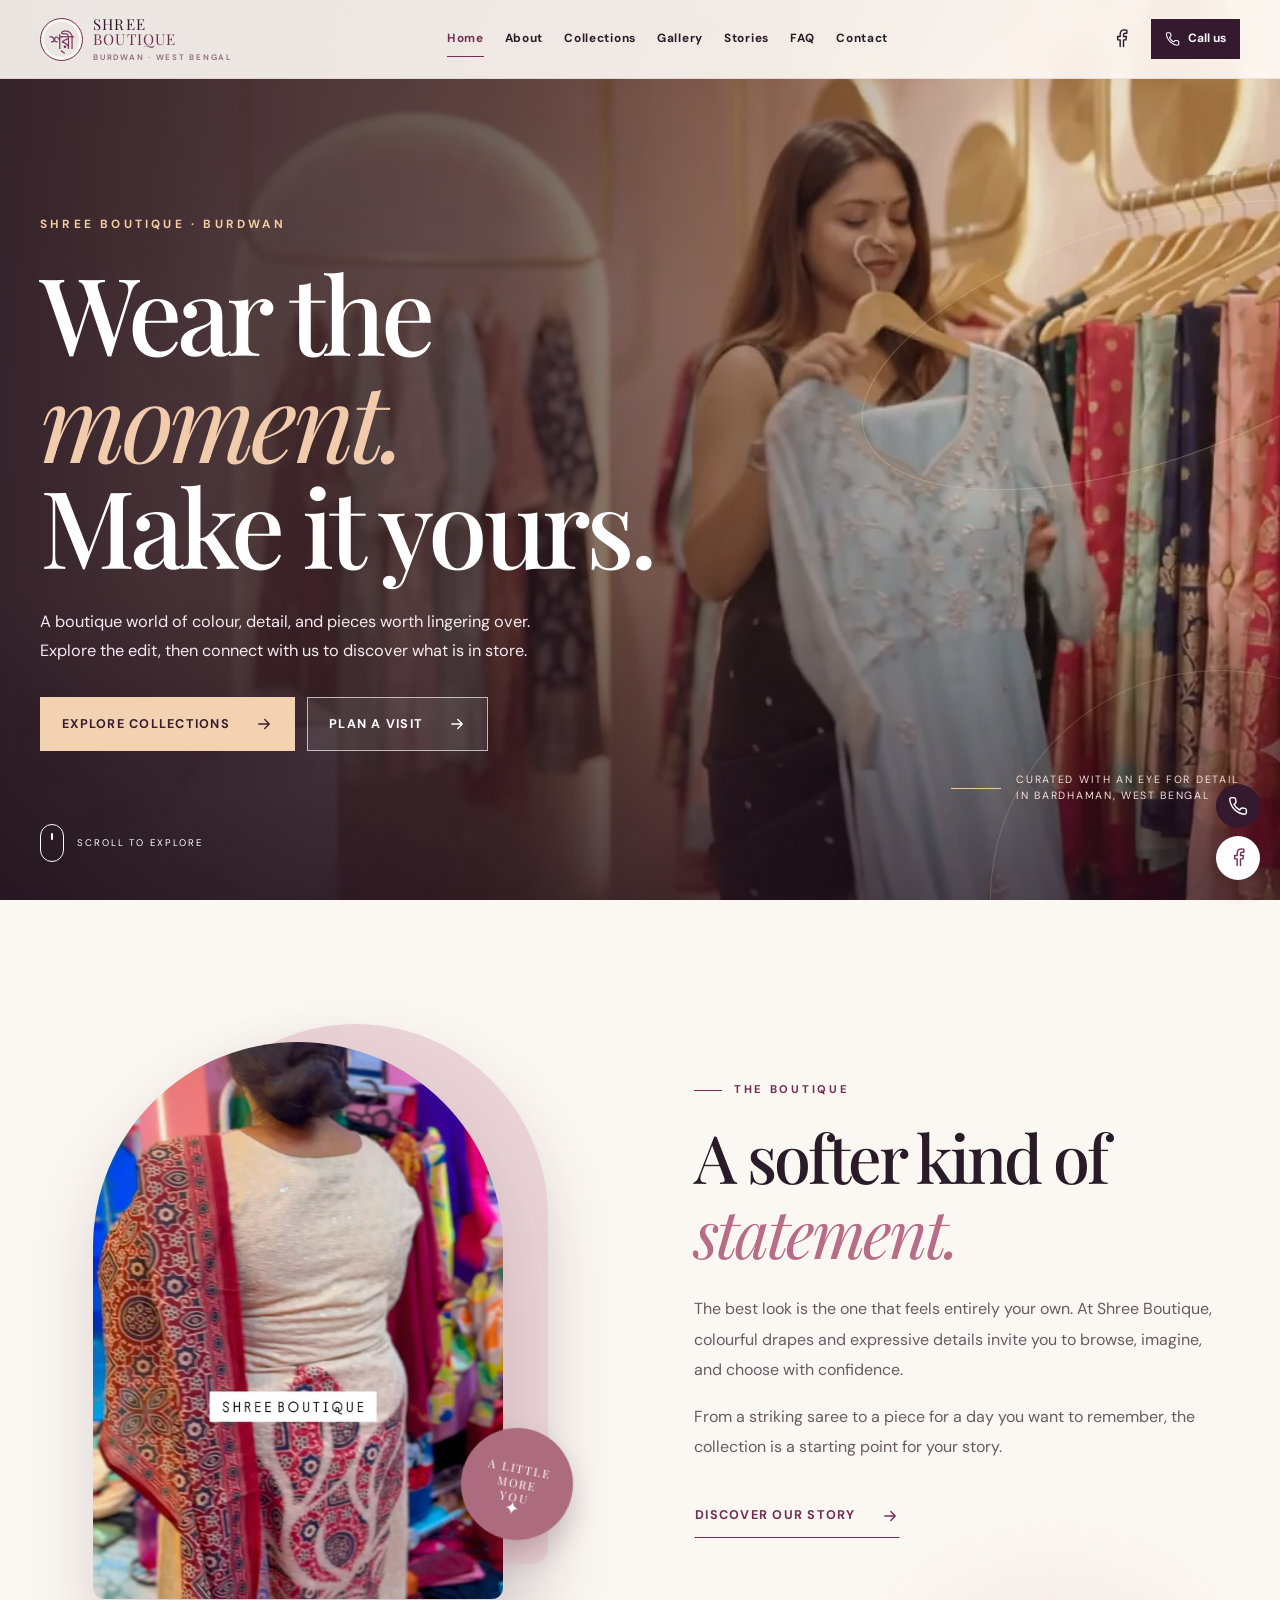
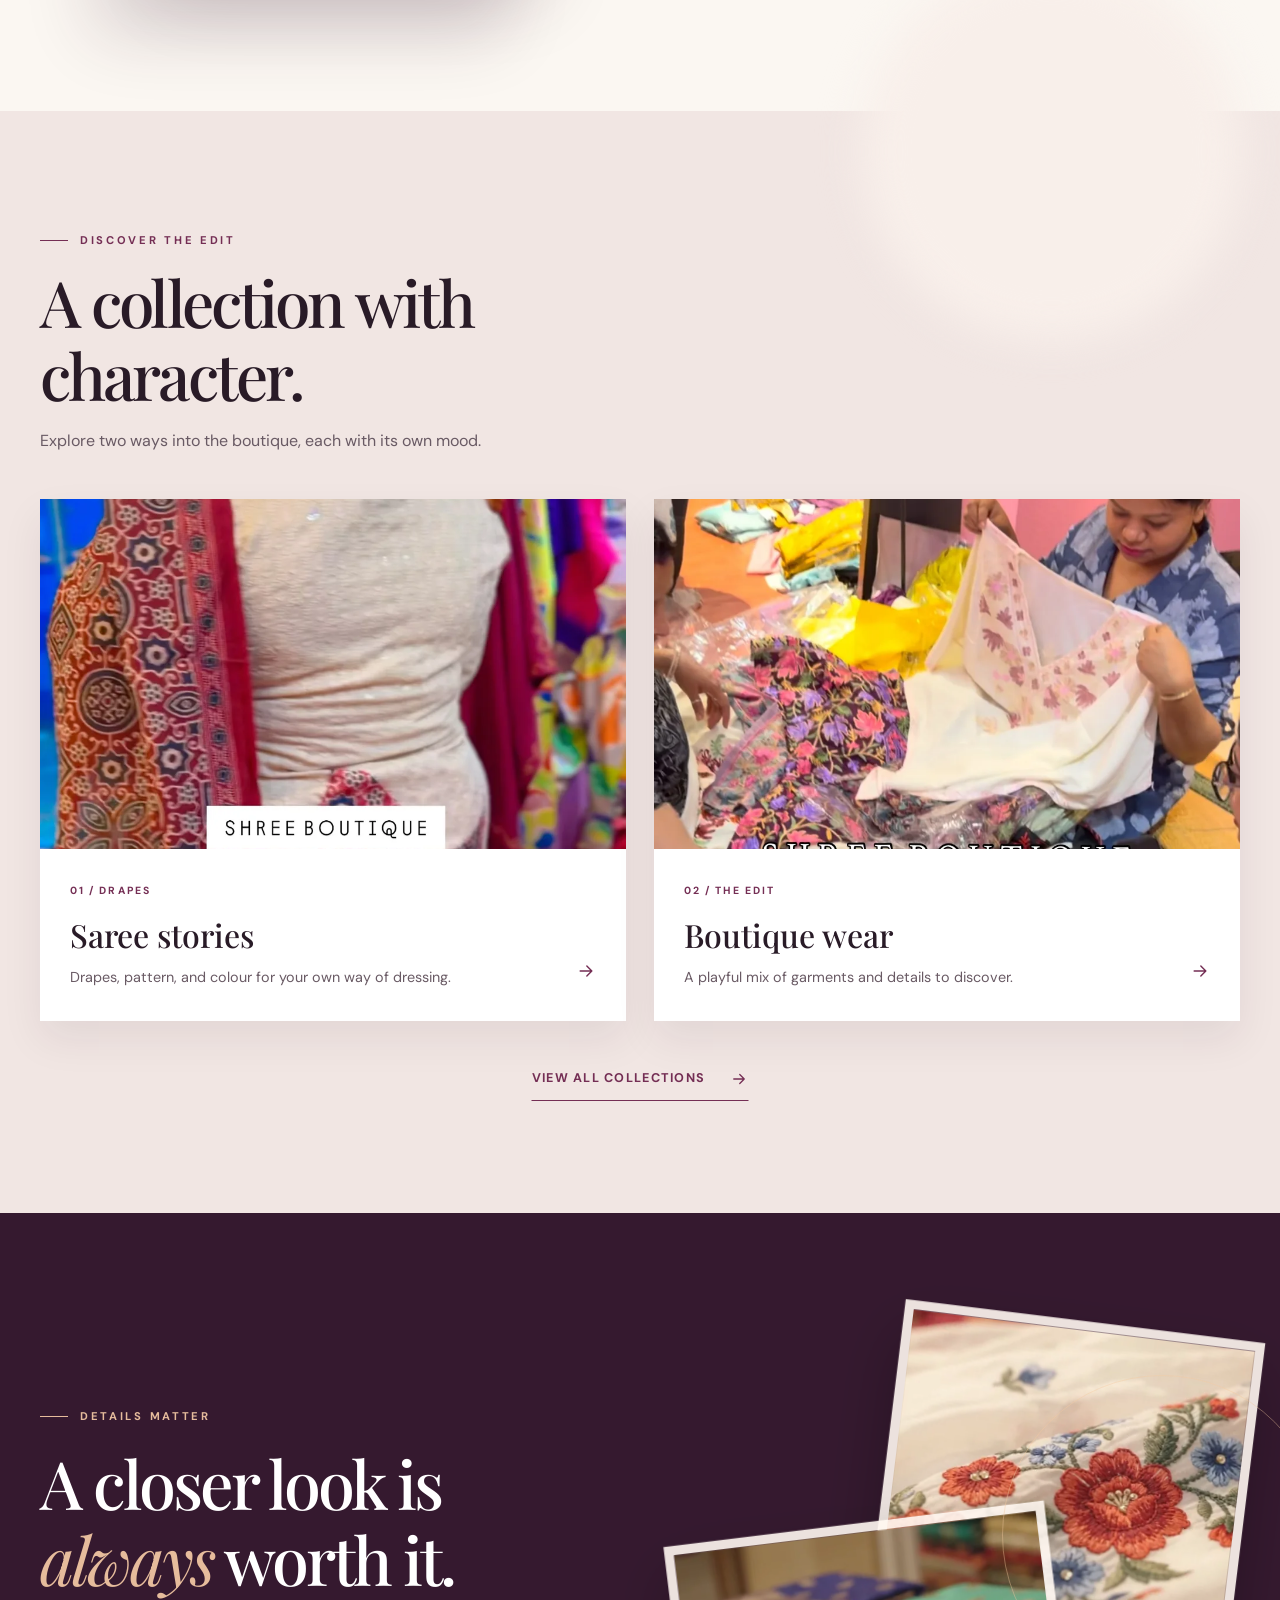
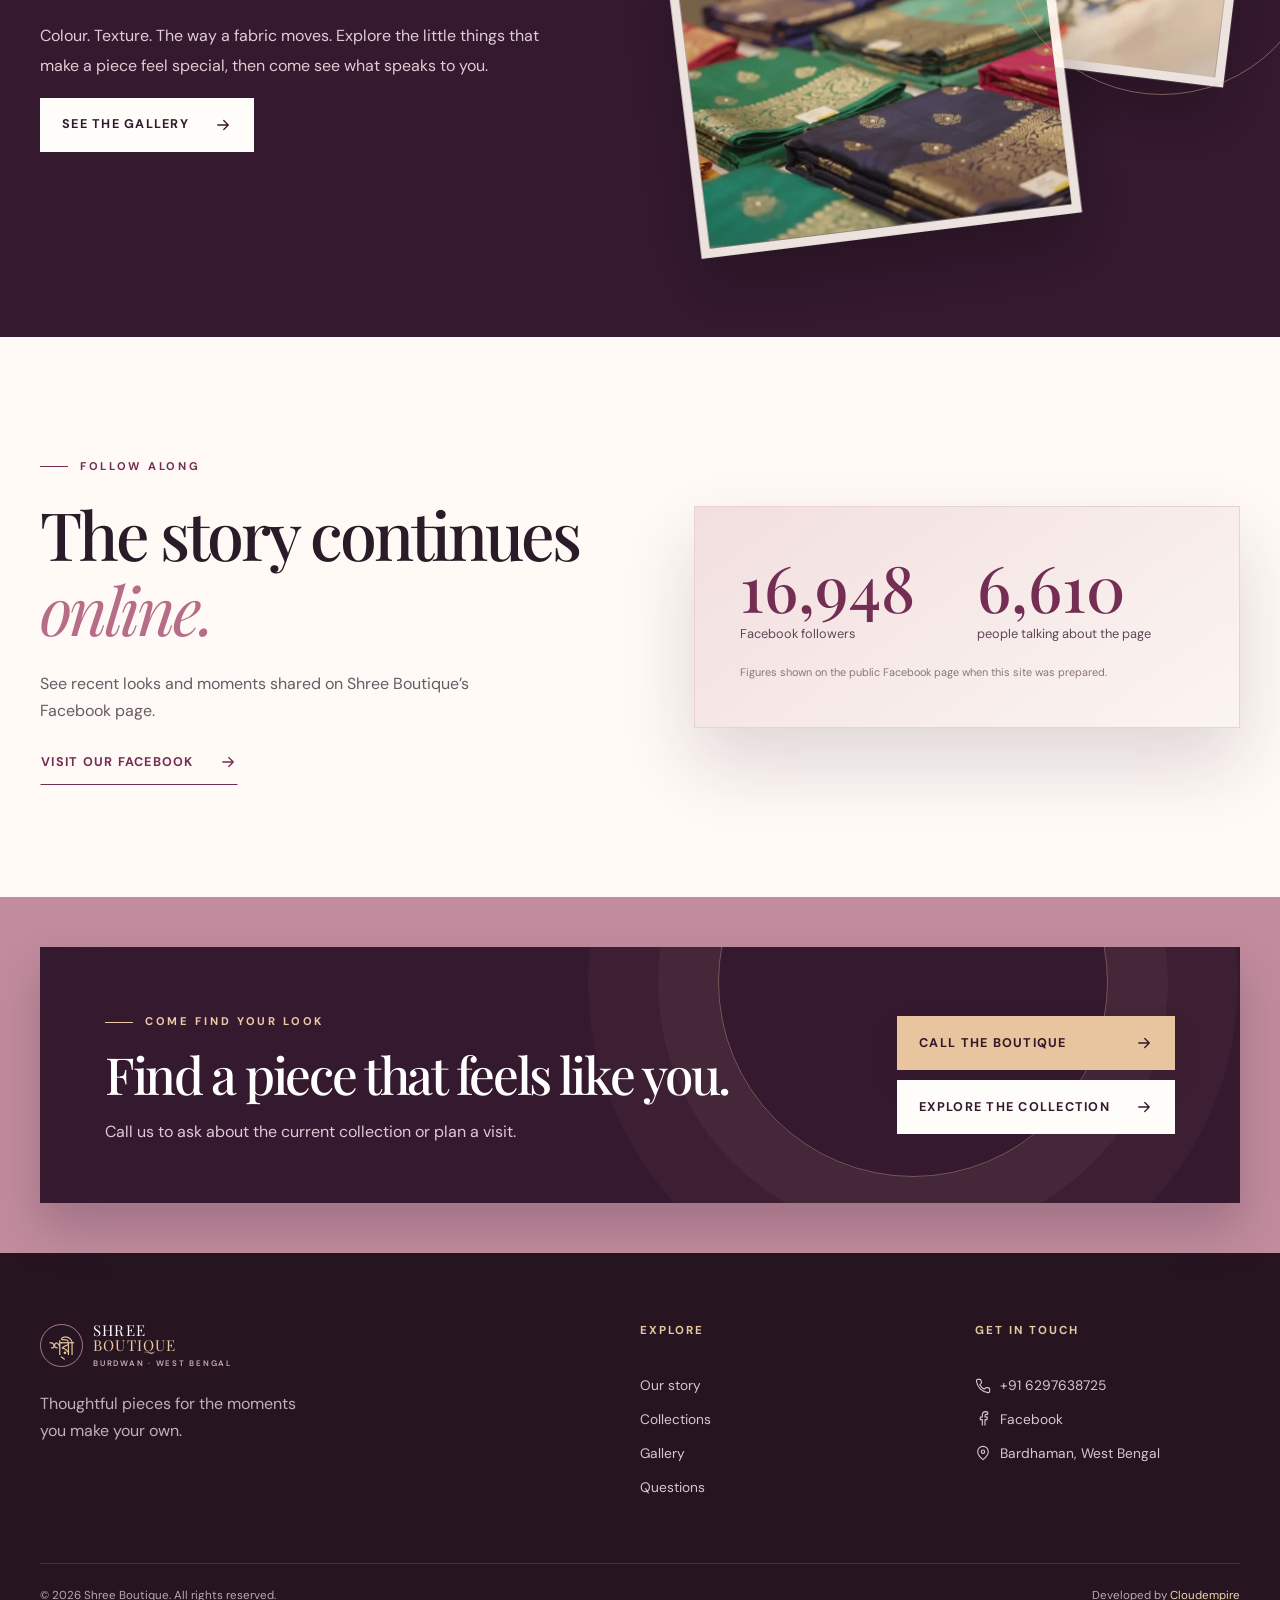
==== index.html @ 3692b25d "Build Shree Boutique multi-page website" ====
<!doctype html><html lang="en"><head><meta charset="utf-8"><meta name="viewport" content="width=device-width,initial-scale=1"><meta name="theme-color" content="#2a1525"><title>Shree Boutique | Sarees &amp; Boutique Fashion in Bardhaman</title><meta name="description" content="Discover Shree Boutique in Bardhaman: saree looks, colourful boutique wear, real collection moments, and easy ways to get in touch."><link rel="canonical" href="https://cloudempiretech.github.io/ShreeBoutique/index.html"><meta property="og:type" content="website"><meta property="og:title" content="Shree Boutique | Sarees &amp; Boutique Fashion in Bardhaman"><meta property="og:description" content="Discover Shree Boutique in Bardhaman: saree looks, colourful boutique wear, real collection moments, and easy ways to get in touch."><meta property="og:url" content="https://cloudempiretech.github.io/ShreeBoutique/index.html"><meta property="og:image" content="https://cloudempiretech.github.io/ShreeBoutique/assets/hero-poster.webp"><meta name="twitter:card" content="summary_large_image"><link rel="icon" href="assets/favicon.svg" type="image/svg+xml"><link rel="preconnect" href="https://fonts.googleapis.com"><link rel="preconnect" href="https://fonts.gstatic.com" crossorigin><link href="https://fonts.googleapis.com/css2?family=DM+Sans:wght@400;500;600;700&family=Playfair+Display:ital,wght@0,400;0,500;0,600;1,400;1,500&display=swap" rel="stylesheet"><link rel="stylesheet" href="styles.css"><script type="application/ld+json">{"@context": "https://schema.org", "@type": "ClothingStore", "name": "Shree Boutique", "url": "https://cloudempiretech.github.io/ShreeBoutique/", "image": "https://cloudempiretech.github.io/ShreeBoutique/assets/hero-poster.webp", "telephone": "+916297638725", "areaServed": {"@type": "City", "name": "Bardhaman"}, "sameAs": ["https://www.facebook.com/Higbgboutique/"]}</script><script defer src="script.js"></script></head><body data-page="index"><a class="skip-link" href="#main">Skip to content</a><header class="site-header" id="top"><div class="nav-wrap shell">
      <a class="brand" href="index.html" aria-label="Shree Boutique home"><span class="brand-mark">শ্রী</span><span class="brand-type">SHREE <em>BOUTIQUE</em><small>BURDWAN · WEST BENGAL</small></span></a>
      <nav class="desktop-nav" aria-label="Main navigation"><a href="index.html" class="active" aria-current=page>Home</a><a href="about.html" class="" >About</a><a href="collections.html" class="" >Collections</a><a href="gallery.html" class="" >Gallery</a><a href="testimonials.html" class="" >Stories</a><a href="faq.html" class="" >FAQ</a><a href="contact.html" class="" >Contact</a></nav>
      <div class="header-actions"><a class="icon-link" href="https://www.facebook.com/Higbgboutique/" target="_blank" rel="noopener noreferrer" aria-label="Shree Boutique on Facebook"><svg viewBox="0 0 24 24" aria-hidden="true" fill="none" stroke="currentColor" stroke-width="1.7" stroke-linecap="round" stroke-linejoin="round"><path d="M15 21v-8h3l.5-4H15V7c0-1.1.4-2 2-2h2V1.5A23 23 0 0 0 16.1 1C13 1 11 2.9 11 6.5V9H8v4h3v8"/></svg></a><a class="header-call" href="tel:+916297638725"><svg viewBox="0 0 24 24" aria-hidden="true" fill="none" stroke="currentColor" stroke-width="1.7" stroke-linecap="round" stroke-linejoin="round"><path d="M22 16.9v3a2 2 0 0 1-2.2 2A19.8 19.8 0 0 1 2.1 4.2 2 2 0 0 1 4.1 2h3a2 2 0 0 1 2 1.7l.5 3a2 2 0 0 1-.6 1.8L7.2 10a16 16 0 0 0 6.8 6.8l1.5-1.8a2 2 0 0 1 1.8-.6l3 .5a2 2 0 0 1 1.7 2Z"/></svg><span>Call us</span></a><button class="menu-toggle" type="button" aria-expanded="false" aria-controls="mobile-nav" aria-label="Open menu"><svg viewBox="0 0 24 24" aria-hidden="true" fill="none" stroke="currentColor" stroke-width="1.7" stroke-linecap="round" stroke-linejoin="round"><path d="M4 7h16M4 12h16M4 17h16"/></svg></button></div>
    </div><nav class="mobile-nav" id="mobile-nav" aria-label="Mobile navigation"><a href="index.html" class="active" aria-current=page>Home</a><a href="about.html" class="" >About</a><a href="collections.html" class="" >Collections</a><a href="gallery.html" class="" >Gallery</a><a href="testimonials.html" class="" >Stories</a><a href="faq.html" class="" >FAQ</a><a href="contact.html" class="" >Contact</a><div class="mobile-nav-actions"><a href="tel:+916297638725"><svg viewBox="0 0 24 24" aria-hidden="true" fill="none" stroke="currentColor" stroke-width="1.7" stroke-linecap="round" stroke-linejoin="round"><path d="M22 16.9v3a2 2 0 0 1-2.2 2A19.8 19.8 0 0 1 2.1 4.2 2 2 0 0 1 4.1 2h3a2 2 0 0 1 2 1.7l.5 3a2 2 0 0 1-.6 1.8L7.2 10a16 16 0 0 0 6.8 6.8l1.5-1.8a2 2 0 0 1 1.8-.6l3 .5a2 2 0 0 1 1.7 2Z"/></svg> Call</a><a href="https://www.facebook.com/Higbgboutique/" target="_blank" rel="noopener noreferrer"><svg viewBox="0 0 24 24" aria-hidden="true" fill="none" stroke="currentColor" stroke-width="1.7" stroke-linecap="round" stroke-linejoin="round"><path d="M15 21v-8h3l.5-4H15V7c0-1.1.4-2 2-2h2V1.5A23 23 0 0 0 16.1 1C13 1 11 2.9 11 6.5V9H8v4h3v8"/></svg> Facebook</a></div></nav></header><main id="main"><div class="intro-screen" aria-hidden="true"><span class="intro-emblem">শ্রী</span><span>SHREE BOUTIQUE</span></div>
<section class="hero home-hero"><video class="hero-video" autoplay muted loop playsinline preload="metadata" poster="assets/hero-poster.webp" aria-hidden="true"><source data-src="assets/boutique-hero.mp4" type="video/mp4"></video><div class="hero-still" aria-hidden="true"></div><div class="hero-shade"></div><div class="hero-orbit orbit-a" aria-hidden="true"></div><div class="hero-orbit orbit-b" aria-hidden="true"></div><div class="shell hero-content"><div class="hero-text"><span class="hero-kicker">SHREE BOUTIQUE · BURDWAN</span><h1>Wear the <em>moment.</em><br>Make it yours.</h1><p>A boutique world of colour, detail, and pieces worth lingering over. Explore the edit, then connect with us to discover what is in store.</p><div class="hero-buttons"><a class="button button-primary" href="collections.html"><span>Explore collections</span><svg viewBox="0 0 24 24" aria-hidden="true" fill="none" stroke="currentColor" stroke-width="1.7" stroke-linecap="round" stroke-linejoin="round"><path d="M5 12h14m-6-6 6 6-6 6"/></svg></a><a class="button button-outline" href="contact.html"><span>Plan a visit</span><svg viewBox="0 0 24 24" aria-hidden="true" fill="none" stroke="currentColor" stroke-width="1.7" stroke-linecap="round" stroke-linejoin="round"><path d="M5 12h14m-6-6 6 6-6 6"/></svg></a></div></div><div class="hero-caption"><span class="caption-line"></span><span>Curated with an eye for detail<br>in Bardhaman, West Bengal</span></div></div><a href="#discover" class="scroll-cue" aria-label="Scroll to discover"><span></span> SCROLL TO EXPLORE</a></section>
<section class="intro-section section-pad" id="discover"><div class="shell intro-grid"><div class="intro-visual reveal"><div class="arch-back"></div><img class="portrait-image" src="assets/facebook-saree.webp" alt="A draped saree look shared by Shree Boutique on Facebook" loading="lazy" decoding="async"><div class="float-stamp">A LITTLE<br>MORE<br>YOU <b>✦</b></div></div><div class="intro-copy"><span class="eyebrow"><span class="eyebrow-line"></span>THE BOUTIQUE</span><h2 class="reveal">A softer kind of <em>statement.</em></h2><p class="reveal">The best look is the one that feels entirely your own. At Shree Boutique, colourful drapes and expressive details invite you to browse, imagine, and choose with confidence.</p><p class="reveal">From a striking saree to a piece for a day you want to remember, the collection is a starting point for your story.</p><div class="reveal"><a class="button button-text" href="about.html"><span>Discover our story</span><svg viewBox="0 0 24 24" aria-hidden="true" fill="none" stroke="currentColor" stroke-width="1.7" stroke-linecap="round" stroke-linejoin="round"><path d="M5 12h14m-6-6 6 6-6 6"/></svg></a></div></div></div></section>
<section class="collections-preview section-pad"><div class="shell"><div class="section-intro reveal "><span class="eyebrow"><span class="eyebrow-line"></span>DISCOVER THE EDIT</span><h2>A collection with character.</h2><p>Explore two ways into the boutique, each with its own mood.</p></div><div class="card-grid"><a class="collection-card tilt-card reveal" href="sarees.html"><div class="card-image"><img class="" src="assets/facebook-saree.webp" alt="Saree look shared in a Shree Boutique video" loading="lazy" decoding="async"><span class="card-shine"></span></div><div class="card-content"><span>01 / DRAPES</span><h3>Saree stories</h3><p>Drapes, pattern, and colour for your own way of dressing.</p><i><svg viewBox="0 0 24 24" aria-hidden="true" fill="none" stroke="currentColor" stroke-width="1.7" stroke-linecap="round" stroke-linejoin="round"><path d="M5 12h14m-6-6 6 6-6 6"/></svg></i></div></a><a class="collection-card tilt-card reveal" href="boutique-wear.html"><div class="card-image"><img class="" src="assets/facebook-selection.webp" alt="Customers looking through garments in a Shree Boutique video" loading="lazy" decoding="async"><span class="card-shine"></span></div><div class="card-content"><span>02 / THE EDIT</span><h3>Boutique wear</h3><p>A playful mix of garments and details to discover.</p><i><svg viewBox="0 0 24 24" aria-hidden="true" fill="none" stroke="currentColor" stroke-width="1.7" stroke-linecap="round" stroke-linejoin="round"><path d="M5 12h14m-6-6 6 6-6 6"/></svg></i></div></a></div><div class="section-link reveal"><a class="button button-text" href="collections.html"><span>View all collections</span><svg viewBox="0 0 24 24" aria-hidden="true" fill="none" stroke="currentColor" stroke-width="1.7" stroke-linecap="round" stroke-linejoin="round"><path d="M5 12h14m-6-6 6 6-6 6"/></svg></a></div></div></section>
<section class="feature-section section-pad"><div class="shell feature-grid"><div class="feature-copy"><span class="eyebrow"><span class="eyebrow-line"></span>DETAILS MATTER</span><h2 class="reveal">A closer look is <em>always</em> worth it.</h2><p class="reveal">Colour. Texture. The way a fabric moves. Explore the little things that make a piece feel special, then come see what speaks to you.</p><div class="reveal"><a class="button button-light" href="gallery.html"><span>See the gallery</span><svg viewBox="0 0 24 24" aria-hidden="true" fill="none" stroke="currentColor" stroke-width="1.7" stroke-linecap="round" stroke-linejoin="round"><path d="M5 12h14m-6-6 6 6-6 6"/></svg></a></div></div><div class="feature-visual reveal"><div class="feature-frame frame-one"><img class="" src="assets/boutique-detail.webp" alt="Close-up of embroidered floral fabric from the editorial boutique film" loading="lazy" decoding="async"></div><div class="feature-frame frame-two"><img class="" src="assets/boutique-fabrics.webp" alt="Folded colourful fabrics shown in the editorial boutique film" loading="lazy" decoding="async"></div><span class="feature-ring" aria-hidden="true"></span></div></div></section>
<section class="social-proof section-pad"><div class="shell proof-grid"><div><span class="eyebrow"><span class="eyebrow-line"></span>FOLLOW ALONG</span><h2 class="reveal">The story continues <em>online.</em></h2><p class="reveal">See recent looks and moments shared on Shree Boutique’s Facebook page.</p><a class="button button-text" href="https://www.facebook.com/Higbgboutique/"><span>Visit our Facebook</span><svg viewBox="0 0 24 24" aria-hidden="true" fill="none" stroke="currentColor" stroke-width="1.7" stroke-linecap="round" stroke-linejoin="round"><path d="M5 12h14m-6-6 6 6-6 6"/></svg></a></div><div class="proof-numbers reveal"><div><strong class="counter" data-count="19591">0</strong><span>Facebook followers</span></div><div><strong class="counter" data-count="7641">0</strong><span>people talking about the page</span></div><small>Figures shown on the public Facebook page when this site was prepared.</small></div></div></section><section class="cta-band"><div class="shell cta-inner reveal"><span class="cta-glow" aria-hidden="true"></span><div><span class="eyebrow"><span class="eyebrow-line"></span>COME FIND YOUR LOOK</span><h2>Find a piece that feels like you.</h2><p>Call us to ask about the current collection or plan a visit.</p></div><div class="cta-actions"><a class="button button-primary" href="tel:+916297638725"><span>Call the boutique</span><svg viewBox="0 0 24 24" aria-hidden="true" fill="none" stroke="currentColor" stroke-width="1.7" stroke-linecap="round" stroke-linejoin="round"><path d="M5 12h14m-6-6 6 6-6 6"/></svg></a><a class="button button-light" href="collections.html"><span>Explore the collection</span><svg viewBox="0 0 24 24" aria-hidden="true" fill="none" stroke="currentColor" stroke-width="1.7" stroke-linecap="round" stroke-linejoin="round"><path d="M5 12h14m-6-6 6 6-6 6"/></svg></a></div></div></section></main><footer class="site-footer"><div class="shell footer-top"><div><a class="brand brand-footer" href="index.html"><span class="brand-mark">শ্রী</span><span class="brand-type">SHREE <em>BOUTIQUE</em><small>BURDWAN · WEST BENGAL</small></span></a><p>Thoughtful pieces for the moments you make your own.</p></div><div><h2>Explore</h2><a href="about.html">Our story</a><a href="collections.html">Collections</a><a href="gallery.html">Gallery</a><a href="faq.html">Questions</a></div><div><h2>Get in touch</h2><a href="tel:+916297638725"><svg viewBox="0 0 24 24" aria-hidden="true" fill="none" stroke="currentColor" stroke-width="1.7" stroke-linecap="round" stroke-linejoin="round"><path d="M22 16.9v3a2 2 0 0 1-2.2 2A19.8 19.8 0 0 1 2.1 4.2 2 2 0 0 1 4.1 2h3a2 2 0 0 1 2 1.7l.5 3a2 2 0 0 1-.6 1.8L7.2 10a16 16 0 0 0 6.8 6.8l1.5-1.8a2 2 0 0 1 1.8-.6l3 .5a2 2 0 0 1 1.7 2Z"/></svg> +91 6297638725</a><a href="https://www.facebook.com/Higbgboutique/" target="_blank" rel="noopener noreferrer"><svg viewBox="0 0 24 24" aria-hidden="true" fill="none" stroke="currentColor" stroke-width="1.7" stroke-linecap="round" stroke-linejoin="round"><path d="M15 21v-8h3l.5-4H15V7c0-1.1.4-2 2-2h2V1.5A23 23 0 0 0 16.1 1C13 1 11 2.9 11 6.5V9H8v4h3v8"/></svg> Facebook</a><a href="contact.html"><svg viewBox="0 0 24 24" aria-hidden="true" fill="none" stroke="currentColor" stroke-width="1.7" stroke-linecap="round" stroke-linejoin="round"><path d="M20 10c0 5-8 12-8 12S4 15 4 10a8 8 0 1 1 16 0Z"/><circle cx="12" cy="10" r="2.5"/></svg> Bardhaman, West Bengal</a></div></div><div class="shell footer-bottom"><span>© 2026 Shree Boutique. All rights reserved.</span><span>Developed by <a href="https://cloudempire.tech/" target="_blank" rel="noopener noreferrer">Cloudempire</a></span></div></footer><div class="float-actions"><a href="tel:+916297638725" aria-label="Call Shree Boutique"><svg viewBox="0 0 24 24" aria-hidden="true" fill="none" stroke="currentColor" stroke-width="1.7" stroke-linecap="round" stroke-linejoin="round"><path d="M22 16.9v3a2 2 0 0 1-2.2 2A19.8 19.8 0 0 1 2.1 4.2 2 2 0 0 1 4.1 2h3a2 2 0 0 1 2 1.7l.5 3a2 2 0 0 1-.6 1.8L7.2 10a16 16 0 0 0 6.8 6.8l1.5-1.8a2 2 0 0 1 1.8-.6l3 .5a2 2 0 0 1 1.7 2Z"/></svg></a><a href="https://www.facebook.com/Higbgboutique/" target="_blank" rel="noopener noreferrer" aria-label="Visit Shree Boutique on Facebook"><svg viewBox="0 0 24 24" aria-hidden="true" fill="none" stroke="currentColor" stroke-width="1.7" stroke-linecap="round" stroke-linejoin="round"><path d="M15 21v-8h3l.5-4H15V7c0-1.1.4-2 2-2h2V1.5A23 23 0 0 0 16.1 1C13 1 11 2.9 11 6.5V9H8v4h3v8"/></svg></a></div></body></html>
---- styles.css ----
:root{--ink:#291b27;--plum:#35192f;--wine:#742e54;--rose:#b76d88;--blush:#f4e5e7;--cream:#fbf7f2;--warm:#ebddcf;--gold:#d7a86e;--white:#fffdf9;--sans:'DM Sans',Arial,sans-serif;--serif:'Playfair Display',Georgia,serif;--shadow:0 35px 70px rgba(53,25,47,.16);scroll-behavior:smooth}
*{box-sizing:border-box}html{scroll-padding-top:84px}body{margin:0;background:var(--cream);color:var(--ink);font-family:var(--sans);line-height:1.65;overflow-x:hidden}body.menu-open{overflow:hidden}::selection{background:#d7a86e;color:#27121e}a{color:inherit;text-decoration:none}button,input,select,textarea{font:inherit}button{cursor:pointer}img,video{display:block;max-width:100%}svg{width:20px;height:20px;flex:none}h1,h2,h3,p{margin-top:0}h1,h2,h3{line-height:1.13}h1,h2{font-family:var(--serif);font-weight:500;letter-spacing:-.045em}h1 em,h2 em{font-weight:400;color:var(--rose)}p{color:#695a64}.shell{width:min(100% - 64px,1200px);margin-inline:auto}.section-pad{padding:112px 0}.skip-link{position:fixed;z-index:1000;top:-80px;left:16px;padding:10px 16px;background:white;color:#111}.skip-link:focus{top:12px}:focus-visible{outline:3px solid var(--gold);outline-offset:4px}.eyebrow{display:inline-flex;align-items:center;gap:12px;color:var(--wine);font-size:.7rem;font-weight:700;letter-spacing:.24em;line-height:1.4;text-transform:uppercase}.eyebrow-line{width:28px;height:1px;background:currentColor}.button{display:inline-flex;align-items:center;justify-content:space-between;gap:25px;border:1px solid transparent;padding:15px 21px;min-height:54px;font-size:.79rem;font-weight:700;letter-spacing:.1em;text-transform:uppercase;transition:transform .35s,box-shadow .35s,background .35s,color .35s;position:relative;overflow:hidden}.button svg{width:18px;transition:transform .35s}.button:hover{transform:translateY(-4px);box-shadow:0 14px 30px rgba(36,18,29,.17)}.button:hover svg{transform:translateX(5px)}.button-primary{background:var(--plum);color:white;box-shadow:0 12px 25px rgba(53,25,47,.18)}.button-primary:hover{background:var(--wine)}.button-outline{border-color:rgba(255,255,255,.65);color:white;backdrop-filter:blur(9px);background:rgba(255,255,255,.08)}.button-outline:hover{background:white;color:var(--plum)}.button-light{background:var(--white);color:var(--plum)}.button-text{padding:11px 0;border-bottom:1px solid var(--wine);min-height:0;color:var(--wine)}.button-text:hover{box-shadow:none}.site-header{position:fixed;inset:0 0 auto;z-index:100;background:rgba(255,251,247,.9);border-bottom:1px solid rgba(94,50,72,.1);backdrop-filter:blur(18px);transition:background .35s,box-shadow .35s}.site-header.scrolled{box-shadow:0 10px 36px rgba(45,22,40,.08)}.nav-wrap{min-height:78px;display:flex;align-items:center;justify-content:space-between;gap:28px}.brand{display:inline-flex;align-items:center;gap:10px;flex:none;line-height:1;color:var(--plum)}.brand-mark{display:grid;place-items:center;width:43px;height:43px;border:1px solid var(--wine);border-radius:50%;font-family:var(--serif);font-size:23px;color:var(--wine);box-shadow:inset 0 0 0 3px var(--cream)}.brand-type{display:flex;flex-direction:column;font-family:var(--serif);font-size:15px;letter-spacing:.08em;white-space:nowrap}.brand-type em{font-style:normal;color:var(--wine)}.brand-type small{margin-top:5px;font:600 8px var(--sans);letter-spacing:.22em;color:#8d6c7c}.desktop-nav{display:flex;align-items:center;gap:21px}.desktop-nav a{font-size:.74rem;font-weight:700;letter-spacing:.06em;position:relative;white-space:nowrap;transition:color .3s}.desktop-nav a:after{content:'';position:absolute;left:0;right:100%;bottom:-8px;height:1px;background:var(--wine);transition:right .3s}.desktop-nav a:hover,.desktop-nav a.active{color:var(--wine)}.desktop-nav a:hover:after,.desktop-nav a.active:after{right:0}.header-actions{display:flex;align-items:center;gap:12px}.icon-link,.header-call,.menu-toggle{display:inline-grid;place-items:center;min-width:36px;min-height:36px}.icon-link:hover{color:var(--wine);transform:translateY(-2px)}.header-call{display:flex;gap:8px;padding:10px 14px;background:var(--plum);color:white;font-size:.75rem;font-weight:700;white-space:nowrap}.header-call svg{width:15px}.header-call:hover{background:var(--wine)}.menu-toggle{display:none;border:0;background:transparent;color:var(--plum)}.mobile-nav{display:none}.site-footer{background:#261521;color:#f8ecec;padding:70px 0 20px}.footer-top{display:grid;grid-template-columns:2fr 1fr 1fr;gap:70px;padding-bottom:65px}.brand-footer{color:#fff}.brand-footer .brand-mark{color:#e9c8a1;border-color:#a97890;box-shadow:inset 0 0 0 3px #261521}.brand-footer .brand-type em{color:#e9c8a1}.brand-footer .brand-type small{color:#c7aab6}.footer-top p{max-width:270px;color:#c3afba;margin:23px 0 0}.footer-top h2{font:700 .72rem var(--sans);letter-spacing:.17em;text-transform:uppercase;color:#e9c8a1;margin-bottom:25px}.footer-top>div:not(:first-child){display:flex;flex-direction:column;align-items:flex-start;gap:11px}.footer-top a:not(.brand){display:inline-flex;align-items:center;gap:9px;color:#d8c6cf;font-size:.86rem;transition:color .2s,transform .2s}.footer-top a:hover{color:#fff;transform:translateX(3px)}.footer-top svg{width:16px}.footer-bottom{border-top:1px solid rgba(255,255,255,.12);padding-top:22px;display:flex;justify-content:space-between;gap:20px;color:#bba8b3;font-size:.72rem}.footer-bottom a{color:#f0d5ad;border-bottom:1px solid currentColor}.float-actions{position:fixed;right:20px;bottom:20px;z-index:90;display:flex;flex-direction:column;gap:8px}.float-actions a{display:grid;place-items:center;width:44px;height:44px;border-radius:50%;background:var(--plum);color:#fff;box-shadow:0 7px 22px rgba(38,21,33,.28);transition:transform .3s,background .3s}.float-actions a:hover{transform:translateY(-4px) scale(1.05);background:var(--wine)}.float-actions a:last-child{background:#fff;color:var(--wine)}
.home-hero{min-height:min(800px,100svh);height:max(700px,100svh);position:relative;background:#4c273e;overflow:hidden;color:white;display:flex;align-items:center;padding-top:78px}.hero-video,.hero-still,.hero-shade{position:absolute;inset:0;width:100%;height:100%}.hero-video{object-fit:cover;object-position:center 44%}.hero-still{background:url('assets/hero-poster.webp') center 44%/cover;display:none}.hero-shade{background:linear-gradient(90deg,rgba(26,12,24,.85) 0%,rgba(26,12,24,.63) 39%,rgba(26,12,24,.09) 80%),linear-gradient(0deg,rgba(32,13,29,.55),transparent 35%)}.hero-content{position:relative;z-index:2;width:min(100% - 64px,1200px);padding:80px 0 92px}.hero-text{max-width:655px}.hero-kicker{display:block;font-size:.74rem;font-weight:700;letter-spacing:.27em;color:#f2cda2;animation:heroUp .8s .25s both}.home-hero h1{font-size:clamp(4.7rem,8.4vw,8.1rem);line-height:.99;margin:25px 0 28px;text-wrap:balance;animation:heroUp .9s .4s both}.home-hero h1 em{color:#f1cbac}.hero-text p{max-width:500px;color:#f4eaf0;font-size:1.02rem;line-height:1.8;animation:heroUp .9s .55s both}.hero-buttons{display:flex;flex-wrap:wrap;gap:12px;margin-top:32px;animation:heroUp .9s .7s both}.hero-buttons .button-primary{background:#f2d2b1;color:#3a1d31}.hero-buttons .button-primary:hover{background:#fff}.hero-caption{display:flex;align-items:center;gap:15px;position:absolute;bottom:38px;right:0;font-size:.66rem;line-height:1.6;text-transform:uppercase;letter-spacing:.16em;color:#f3dfdd;animation:heroUp .9s 1s both}.caption-line{width:50px;height:1px;background:#f0c69b}.scroll-cue{position:absolute;bottom:38px;left:max(32px,calc((100vw - 1200px)/2));z-index:2;display:flex;align-items:center;gap:13px;font-size:.6rem;letter-spacing:.2em;color:#fff}.scroll-cue span{width:24px;height:38px;border:1px solid #fff;border-radius:20px;position:relative}.scroll-cue span:after{content:'';position:absolute;top:8px;left:10px;width:2px;height:7px;border-radius:2px;background:#fff;animation:scrollPulse 1.7s infinite}.hero-orbit{position:absolute;z-index:1;pointer-events:none;border:1px solid rgba(251,221,191,.3);border-radius:50%;transform:rotate(-18deg)}.orbit-a{width:580px;height:240px;right:-150px;top:25%;box-shadow:0 0 30px rgba(251,221,191,.1)}.orbit-b{width:460px;height:460px;right:-170px;bottom:-230px;border-color:rgba(251,221,191,.19)}.intro-screen{position:fixed;z-index:999;inset:0;display:flex;flex-direction:column;align-items:center;justify-content:center;gap:14px;background:#30172a;color:#edd0b1;pointer-events:none;animation:introExit .8s 1.1s forwards}.intro-screen .intro-emblem{font-family:var(--serif);font-size:6rem;line-height:1;animation:introIn .6s both}.intro-screen span:last-child{font-size:.7rem;letter-spacing:.32em;animation:introIn .6s .16s both}
.intro-grid,.feature-grid,.proof-grid,.split-story,.product-grid,.community-grid,.faq-layout,.contact-layout{display:grid;grid-template-columns:1fr 1fr;align-items:center;gap:9%}.intro-visual{position:relative;width:86%;margin:0 auto;aspect-ratio:4/5;padding:30px 45px 0 15px;transform-style:preserve-3d}.arch-back{position:absolute;inset:2% 0 6% 18%;border-radius:230px 230px 18px 18px;background:#ead3d6;box-shadow:var(--shadow)}.portrait-image{position:relative;width:100%;height:100%;object-fit:cover;object-position:50% 20%;border-radius:220px 220px 12px 12px;box-shadow:var(--shadow);transition:transform .6s}.intro-visual:hover .portrait-image{transform:translateY(-8px) rotate(-1deg)}.float-stamp{position:absolute;right:-25px;bottom:10%;width:112px;height:112px;border-radius:50%;display:flex;align-items:center;justify-content:center;text-align:center;background:#ac6b7e;color:white;font-family:var(--serif);font-size:.72rem;letter-spacing:.16em;line-height:1.3;transform:rotate(11deg) translateZ(40px);box-shadow:0 15px 30px rgba(65,26,47,.24)}.float-stamp b{position:absolute;bottom:20px;font-weight:400;font-size:1.1rem}.intro-copy h2,.feature-copy h2,.story-copy h2,.product-grid h2,.community-grid h2,.faq-layout h2,.contact-info h2,.social-proof h2{font-size:clamp(3.2rem,5.2vw,5.3rem);margin:20px 0 25px}.intro-copy p,.feature-copy p,.story-copy p,.product-grid p,.community-grid p,.faq-layout p,.contact-info p{max-width:530px;font-size:1rem;line-height:1.9}.intro-copy .button{margin-top:15px}.collections-preview{background:#f1e6e3;position:relative}.collections-preview:before{content:'';position:absolute;width:380px;height:380px;border-radius:50%;background:#f8efea;filter:blur(20px);top:-150px;right:3%}.section-intro{max-width:690px;margin-bottom:45px;position:relative}.section-intro.center{text-align:center;margin-inline:auto}.section-intro h2{font-size:clamp(3rem,5vw,5rem);margin:17px 0}.section-intro p{font-size:1rem}.card-grid{display:grid;grid-template-columns:repeat(2,1fr);gap:28px}.collection-card{background:#fff;box-shadow:0 18px 38px rgba(55,28,45,.08);overflow:hidden;display:block;transform-style:preserve-3d;transition:transform .4s,box-shadow .4s}.collection-card:hover{transform:translateY(-10px) rotateX(2deg);box-shadow:0 30px 60px rgba(55,28,45,.17)}.card-image{height:350px;overflow:hidden;position:relative;background:#d7b6bf}.card-image img{width:100%;height:100%;object-fit:cover;object-position:center 28%;transition:transform .9s}.collection-card:first-child .card-image img{object-position:center 35%}.collection-card:hover .card-image img{transform:scale(1.08)}.card-shine{position:absolute;inset:0;background:linear-gradient(110deg,transparent 25%,rgba(255,255,255,.18) 48%,transparent 70%);transform:translateX(-140%);transition:transform .7s}.collection-card:hover .card-shine{transform:translateX(140%)}.card-content{padding:27px 30px 32px;position:relative}.card-content>span{font-size:.65rem;letter-spacing:.2em;color:var(--wine);font-weight:700}.card-content h3{font:500 2rem var(--serif);margin:10px 0}.card-content p{max-width:430px;font-size:.9rem;margin:0}.card-content i{position:absolute;right:30px;bottom:32px;color:var(--wine)}.section-link{text-align:center;margin-top:35px}.feature-section{background:var(--plum);color:white;overflow:hidden}.feature-copy{padding:40px 0}.feature-copy .eyebrow,.feature-copy h2 em{color:#e6bc9c}.feature-copy p{color:#dfcdd5}.feature-visual{height:500px;position:relative;perspective:1000px}.feature-frame{position:absolute;overflow:hidden;border:9px solid rgba(255,248,241,.9);box-shadow:0 30px 60px rgba(0,0,0,.27);transition:transform .5s}.feature-frame img{width:100%;height:100%;object-fit:cover;transition:transform .8s}.feature-frame:hover img{transform:scale(1.08)}.frame-one{width:65%;height:68%;top:0;right:0;transform:rotate(7deg) translateZ(20px)}.frame-two{width:67%;height:60%;bottom:0;left:0;transform:rotate(-7deg) translateZ(45px)}.frame-one:hover{transform:rotate(3deg) translateY(-8px)}.frame-two:hover{transform:rotate(-3deg) translateY(-8px)}.feature-ring{position:absolute;inset:10% -15% auto auto;width:320px;height:320px;border-radius:50%;border:1px solid rgba(245,202,161,.4);pointer-events:none}.social-proof{background:#fffaf6}.social-proof p{max-width:430px}.proof-numbers{display:grid;grid-template-columns:1fr 1fr;gap:20px;padding:45px;background:linear-gradient(145deg,#f2dfdf,#fbf5f1);border:1px solid #e8d2d4;box-shadow:var(--shadow);transform:perspective(900px) rotateY(-4deg)}.proof-numbers strong{display:block;font:500 clamp(2.6rem,5vw,4.5rem) var(--serif);color:var(--wine);line-height:1.1}.proof-numbers span{display:block;font-size:.8rem;color:#604656}.proof-numbers small{grid-column:1/-1;color:#8b737f;font-size:.68rem}.cta-band{padding:50px 0;background:#c18c9e}.cta-inner{position:relative;overflow:hidden;background:var(--plum);color:white;padding:58px 65px;display:flex;align-items:center;justify-content:space-between;gap:25px;box-shadow:0 25px 45px rgba(53,25,47,.23)}.cta-glow{position:absolute;width:390px;height:390px;right:11%;top:-160px;border-radius:50%;border:1px solid rgba(239,200,162,.35);box-shadow:0 0 0 60px rgba(239,200,162,.045),0 0 0 130px rgba(239,200,162,.035);pointer-events:none}.cta-inner>div{position:relative}.cta-inner .eyebrow{color:#f2c9a5}.cta-inner h2{font-size:clamp(2.6rem,4vw,4rem);max-width:650px;margin:15px 0}.cta-inner p{color:#dccbd4;margin:0}.cta-actions{display:flex;flex-direction:column;gap:10px;min-width:245px}.cta-actions .button-primary{background:#e8c49f;color:#341729}
.inner-hero{padding:145px 0 65px;background:radial-gradient(circle at 78% 14%,#e8c9d0 0,transparent 28%),linear-gradient(135deg,#f9f1ee,#e8d9dd);overflow:hidden}.inner-hero-grid{min-height:360px;display:grid;grid-template-columns:1.1fr .9fr;align-items:center;gap:6%}.inner-hero-copy h1{font-size:clamp(3.8rem,6vw,6.8rem);margin:20px 0}.inner-hero-copy p{max-width:570px;font-size:1.03rem}.breadcrumb{display:flex;gap:11px;align-items:center;color:#956f81;font-size:.72rem;text-transform:uppercase;letter-spacing:.1em;margin-top:30px}.breadcrumb a:hover{color:var(--wine)}.inner-hero-media{height:360px;position:relative;transform:perspective(850px) rotateY(-7deg);box-shadow:30px 30px 0 rgba(106,45,76,.09),var(--shadow);overflow:hidden;border-radius:180px 180px 7px 7px}.inner-hero-media img{width:100%;height:100%;object-fit:cover;object-position:center 27%;transition:transform .8s}.inner-hero-media:hover img{transform:scale(1.07)}.inner-hero-ornament{height:350px;position:relative}.orb{position:absolute;border-radius:50%;box-shadow:inset -30px -30px 50px rgba(91,34,67,.22),25px 30px 40px rgba(91,34,67,.2)}.orb-one{width:290px;height:290px;background:radial-gradient(circle at 30% 25%,#ffedf0,#ca879f 45%,#6f3055 100%);left:18%;top:1%;animation:float 6s ease-in-out infinite}.orb-two{width:150px;height:150px;background:radial-gradient(circle at 28% 25%,#fff9ef,#d9ad7d 40%,#85455b 100%);right:12%;bottom:0;animation:float 7s ease-in-out -2s infinite}.split-story{gap:10%}.story-image{height:550px;position:relative;overflow:hidden;box-shadow:var(--shadow);transform:perspective(900px) rotateY(5deg)}.story-image:after{content:'';position:absolute;inset:12px;border:1px solid rgba(255,255,255,.7);pointer-events:none}.story-image img{height:100%;width:100%;object-fit:cover;object-position:center 40%}.values-section{background:#f1e5e2}.values-grid{display:grid;grid-template-columns:repeat(3,1fr);gap:20px}.value-card{background:#fffaf6;padding:37px 32px;box-shadow:0 12px 25px rgba(60,25,45,.06);transition:transform .35s,box-shadow .35s}.value-card:hover{transform:translateY(-8px);box-shadow:var(--shadow)}.value-card span{font:italic 2.3rem var(--serif);color:#b57892}.value-card h3{font:500 1.6rem var(--serif);margin:22px 0 12px}.value-card p{font-size:.9rem;margin:0}
.collection-tabs{display:flex;border-bottom:1px solid #d6bdc6;gap:7px;margin-top:40px}.collection-tabs button{flex:1;border:0;background:transparent;padding:20px 24px;color:#846472;text-align:left;font:500 clamp(1.3rem,2.3vw,2rem) var(--serif);position:relative;transition:color .25s,background .25s}.collection-tabs button span{font:700 .65rem var(--sans);vertical-align:top;margin-left:8px}.collection-tabs button:hover,.collection-tabs button[aria-selected=true]{color:var(--wine);background:#f7ecea}.collection-tabs button[aria-selected=true]:after{content:'';height:3px;background:var(--wine);position:absolute;bottom:-1px;left:0;right:0}.tab-panel{padding:38px;background:#fffaf7;box-shadow:0 20px 50px rgba(58,27,45,.08)}.tab-panel[hidden]{display:none}.tab-grid{display:grid;grid-template-columns:.9fr 1.1fr;align-items:center;gap:9%}.tab-copy{padding:40px 20px 40px 30px}.tab-copy h3{font:500 clamp(2.5rem,4.5vw,4.4rem) var(--serif);letter-spacing:-.04em;margin:18px 0}.tab-copy p{max-width:400px}.tab-copy .button{margin-top:20px}.tab-media{height:480px;overflow:hidden;box-shadow:var(--shadow);transform:perspective(900px) rotateY(-3deg)}.tab-media img{width:100%;height:100%;object-fit:cover;object-position:center 25%;transition:transform .7s}.tab-media:hover img{transform:scale(1.06)}.product-grid{align-items:center}.product-actions{display:flex;flex-wrap:wrap;gap:15px;align-items:center;margin-top:25px}.source-link{display:inline-flex;align-items:center;gap:10px;color:var(--wine);font-size:.75rem;margin-top:35px;border-bottom:1px solid currentColor}.source-link svg{width:15px}.product-composition{height:620px;position:relative}.product-main{position:absolute;inset:0 19% 9% 0;box-shadow:var(--shadow);overflow:hidden;border-radius:220px 220px 9px 9px}.product-main img{width:100%;height:100%;object-fit:cover;object-position:center 26%}.product-detail{position:absolute;right:0;bottom:0;width:50%;height:35%;border:8px solid #fff;box-shadow:var(--shadow);transform:rotate(6deg)}.product-detail img{width:100%;height:100%;object-fit:cover}.product-disc{position:absolute;z-index:-1;right:-5%;top:6%;width:280px;height:280px;border-radius:50%;background:#e9cfd3;box-shadow:inset -25px -30px 40px #c48ca0}.mini-gallery{background:#f0e4e1}.mini-gallery-grid{display:grid;grid-template-columns:repeat(3,1fr);gap:18px}.mini-gallery-grid img{width:100%;height:320px;object-fit:cover;box-shadow:0 15px 25px rgba(50,23,40,.12);transition:transform .35s}.mini-gallery-grid img:nth-child(1){object-position:65% center}.mini-gallery-grid img:hover{transform:translateY(-7px)}
.gallery-grid{display:grid;grid-template-columns:repeat(3,1fr);gap:20px}.gallery-item{padding:0;border:0;background:#fff;text-align:left;box-shadow:0 15px 25px rgba(50,23,40,.08);transition:transform .35s,box-shadow .35s}.gallery-item:nth-child(1),.gallery-item:nth-child(4){grid-row:span 2}.gallery-item:hover{transform:translateY(-7px);box-shadow:var(--shadow)}.gallery-img{height:310px;display:block;overflow:hidden}.gallery-item:nth-child(1) .gallery-img,.gallery-item:nth-child(4) .gallery-img{height:calc(620px + 20px + 66px)}.gallery-img img{width:100%;height:100%;object-fit:cover;object-position:center 22%;transition:transform .8s}.gallery-item:hover img{transform:scale(1.08)}.gallery-caption{min-height:66px;padding:19px;display:flex;align-items:center;justify-content:space-between;color:var(--plum);font-size:.75rem;font-weight:700;letter-spacing:.04em}.gallery-caption span{color:var(--wine)}.gallery-sources{display:flex;gap:20px;flex-wrap:wrap;margin-top:35px}.gallery-sources a{display:inline-flex;gap:8px;align-items:center;border-bottom:1px solid var(--wine);color:var(--wine);font-size:.78rem}.gallery-sources svg{width:15px}.lightbox{max-width:min(90vw,850px);max-height:90vh;border:0;padding:18px;background:#fffaf6;box-shadow:0 30px 90px rgba(0,0,0,.35)}.lightbox::backdrop{background:rgba(25,10,22,.86);backdrop-filter:blur(8px)}.lightbox img{max-height:75vh;margin:auto;object-fit:contain}.lightbox p{text-align:center;margin:10px 0 0}.lightbox-close{position:absolute;top:10px;right:10px;border:0;background:var(--plum);color:#fff;width:40px;height:40px;display:grid;place-items:center}.community-grid{align-items:start}.community-cards{display:grid;grid-template-columns:1fr 1fr;gap:17px}.community-card{background:white;box-shadow:var(--shadow);transition:transform .35s}.community-card:hover{transform:translateY(-8px) rotate(1deg)}.community-card img{width:100%;height:320px;object-fit:cover;object-position:top}.community-card span{display:flex;justify-content:space-between;align-items:center;gap:6px;padding:15px;font-size:.77rem;font-weight:700}.community-card b{color:var(--wine)}
.faq-layout{align-items:start}.faq-list{border-top:1px solid #d4bac4}.faq-item{border-bottom:1px solid #d4bac4;padding:5px 0}.faq-item summary{list-style:none;display:flex;align-items:center;justify-content:space-between;gap:15px;padding:22px 0;font-weight:700;cursor:pointer}.faq-item summary::-webkit-details-marker{display:none}.faq-item summary svg{color:var(--wine);transition:transform .25s}.faq-item[open] summary svg{transform:rotate(180deg)}.faq-item p{padding:0 36px 22px 0;margin:0;font-size:.9rem}.contact-layout{align-items:start}.contact-methods{margin-top:40px;border-top:1px solid #dbc8ce}.contact-method{display:flex;align-items:center;gap:17px;padding:19px 0;border-bottom:1px solid #dbc8ce;transition:transform .3s}.contact-method:hover{transform:translateX(5px)}.contact-method>span{width:45px;height:45px;display:grid;place-items:center;background:#ead4d9;color:var(--wine)}.contact-method>div{flex:1}.contact-method small{display:block;font-size:.62rem;letter-spacing:.2em;color:var(--wine)}.contact-method strong{font-size:.85rem}.contact-method>svg{width:16px;color:var(--wine)}.enquiry-card{position:relative;background:#fff;padding:45px;box-shadow:var(--shadow);border-top:5px solid var(--wine);transform:perspective(1000px) rotateY(-2deg)}.form-ornament{position:absolute;right:25px;top:20px;font:3rem var(--serif);color:#e8c4d0}.enquiry-card h3{font:500 2.8rem var(--serif);letter-spacing:-.04em;margin:20px 0}.enquiry-card p{font-size:.88rem}.enquiry-card label{display:block;margin:15px 0 7px;font-size:.68rem;font-weight:700;letter-spacing:.13em;text-transform:uppercase;color:var(--wine)}.enquiry-card input,.enquiry-card select,.enquiry-card textarea{width:100%;border:1px solid #d7c5ca;border-radius:0;background:#fffaf8;padding:12px 14px;color:var(--ink)}.enquiry-card textarea{resize:vertical}.enquiry-card form .button{margin-top:20px;width:100%}.enquiry-card #form-status{min-height:1.3em;color:var(--wine)}.form-next{display:flex;gap:20px;border-top:1px solid #ecdee3;padding-top:18px}.form-next a{display:inline-flex;align-items:center;gap:7px;font-size:.8rem;font-weight:700;color:var(--wine)}.form-next svg{width:16px}
.reveal{opacity:0;transform:translateY(30px);transition:opacity .8s ease,transform .8s cubic-bezier(.2,.7,.2,1)}.reveal.in-view{opacity:1;transform:translateY(0)}.card-grid .reveal:nth-child(2),.values-grid .reveal:nth-child(2),.community-cards .reveal:nth-child(2){transition-delay:.12s}.values-grid .reveal:nth-child(3){transition-delay:.24s}@keyframes heroUp{from{opacity:0;transform:translateY(34px)}to{opacity:1;transform:translateY(0)}}@keyframes float{50%{transform:translateY(-17px)}}@keyframes scrollPulse{50%{transform:translateY(10px);opacity:.4}}@keyframes introIn{from{opacity:0;transform:translateY(15px)}to{opacity:1;transform:translateY(0)}}@keyframes introExit{to{opacity:0;visibility:hidden}}
@media(max-width:1100px){.desktop-nav{gap:12px}.desktop-nav a{font-size:.67rem}.header-actions{gap:3px}.shell{width:min(100% - 44px,1200px)}}
@media(max-width:900px){.desktop-nav,.header-actions .icon-link{display:none}.menu-toggle{display:grid}.mobile-nav{display:flex;position:fixed;top:78px;left:0;right:0;height:calc(100svh - 78px);background:#fffaf7;flex-direction:column;padding:30px max(24px,5vw);gap:0;overflow:auto;transform:translateX(100%);visibility:hidden;transition:transform .35s,visibility .35s;box-shadow:0 20px 30px rgba(0,0,0,.1)}.mobile-nav.open{transform:translateX(0);visibility:visible}.mobile-nav>a{padding:12px 0;border-bottom:1px solid #eadcde;font:500 1.8rem var(--serif)}.mobile-nav>a.active{color:var(--wine)}.mobile-nav-actions{display:flex;gap:10px;margin-top:25px}.mobile-nav-actions a{display:flex;align-items:center;gap:7px;background:var(--plum);color:#fff;padding:12px 18px}.intro-grid,.feature-grid,.proof-grid,.split-story,.product-grid,.community-grid,.faq-layout,.contact-layout{gap:5%}.section-pad{padding:86px 0}.intro-copy h2,.feature-copy h2,.story-copy h2,.product-grid h2,.community-grid h2,.faq-layout h2,.contact-info h2,.social-proof h2{font-size:clamp(2.8rem,5vw,4rem)}.footer-top{gap:30px}.gallery-grid{grid-template-columns:1fr 1fr}.gallery-item:nth-child(1),.gallery-item:nth-child(4){grid-row:auto}.gallery-item:nth-child(1) .gallery-img,.gallery-item:nth-child(4) .gallery-img{height:310px}}
@media(max-width:700px){.shell{width:min(100% - 36px,1200px)}.section-pad{padding:72px 0}.nav-wrap{min-height:70px}.mobile-nav{top:70px;height:calc(100svh - 70px)}.header-call{padding:9px;min-width:38px}.header-call span{display:none}.home-hero{height:auto;min-height:780px;padding-top:70px;align-items:flex-end}.hero-video{object-position:62% center}.hero-still{background-position:62% center}.hero-shade{background:linear-gradient(0deg,rgba(27,11,25,.94) 0,rgba(27,11,25,.72) 42%,rgba(27,11,25,.2) 90%),linear-gradient(90deg,rgba(27,11,25,.15),transparent)}.hero-content{width:min(100% - 36px,1200px);padding:100px 0 110px}.home-hero h1{font-size:clamp(3.7rem,11.8vw,5.5rem);margin:16px 0}.hero-text p{font-size:.91rem;line-height:1.7;max-width:420px}.hero-buttons{gap:10px}.hero-buttons .button{padding:13px 15px;font-size:.68rem;gap:11px}.hero-caption{display:none}.scroll-cue{bottom:22px;left:18px}.orbit-a{right:-310px}.intro-grid,.feature-grid,.proof-grid,.split-story,.product-grid,.community-grid,.faq-layout,.contact-layout{grid-template-columns:1fr;gap:40px}.intro-visual{width:min(100%,440px);order:2}.intro-copy{order:1}.feature-visual{height:430px}.social-proof .proof-numbers{transform:none}.cta-inner{padding:42px 26px;display:block}.cta-actions{margin-top:24px}.inner-hero{padding:113px 0 50px}.inner-hero-grid{grid-template-columns:1fr;gap:38px}.inner-hero-copy h1{font-size:clamp(3.6rem,12vw,5.2rem)}.inner-hero-media{height:290px;transform:none;box-shadow:18px 18px 0 rgba(106,45,76,.09),var(--shadow)}.inner-hero-ornament{height:240px}.orb-one{width:220px;height:220px}.orb-two{width:105px;height:105px}.story-image{height:480px;transform:none}.values-grid,.card-grid,.mini-gallery-grid{grid-template-columns:1fr}.card-image{height:330px}.value-card{padding:30px}.tab-panel{padding:20px}.tab-grid{grid-template-columns:1fr}.tab-copy{padding:15px}.tab-media{height:400px;transform:none}.product-composition{height:560px;order:-1}.mini-gallery-grid img{height:250px}.community-cards{max-width:580px}.contact-layout{gap:45px}.enquiry-card{transform:none}.footer-top{grid-template-columns:1fr 1fr;gap:42px}.footer-top>div:first-child{grid-column:1/-1}.footer-bottom{flex-direction:column;gap:6px}.float-actions{right:12px;bottom:12px}.float-actions a{width:42px;height:42px}}
@media(max-width:470px){.brand-type{font-size:13px}.brand-mark{width:38px;height:38px}.header-actions{gap:0}.home-hero{min-height:760px}.hero-kicker{font-size:.6rem}.home-hero h1{font-size:3.7rem}.hero-buttons{align-items:flex-start}.hero-buttons .button{width:100%;max-width:260px}.intro-visual{width:95%;padding-right:30px}.float-stamp{right:-16px;width:90px;height:90px;font-size:.6rem}.section-intro h2{font-size:2.8rem}.collection-tabs button{font-size:1.2rem;padding:15px 9px}.collection-tabs button span{font-size:.55rem}.tab-media{height:310px}.product-composition{height:450px}.gallery-grid{grid-template-columns:1fr}.gallery-img,.gallery-item:nth-child(1) .gallery-img,.gallery-item:nth-child(4) .gallery-img{height:360px}.community-cards{gap:8px}.community-card img{height:240px}.community-card span{padding:10px;font-size:.68rem}.enquiry-card{padding:30px 22px}.enquiry-card h3{font-size:2.4rem}.proof-numbers{padding:25px;gap:12px}.proof-numbers strong{font-size:2.8rem}}
@media(prefers-reduced-motion:reduce){html{scroll-behavior:auto}*,*:before,*:after{animation-duration:.01ms!important;animation-iteration-count:1!important;transition-duration:.01ms!important}.hero-video{display:none}.hero-still{display:block}.intro-screen{display:none}.reveal{opacity:1;transform:none}.orb,.hero-orbit{animation:none}.scroll-cue span:after{animation:none}}
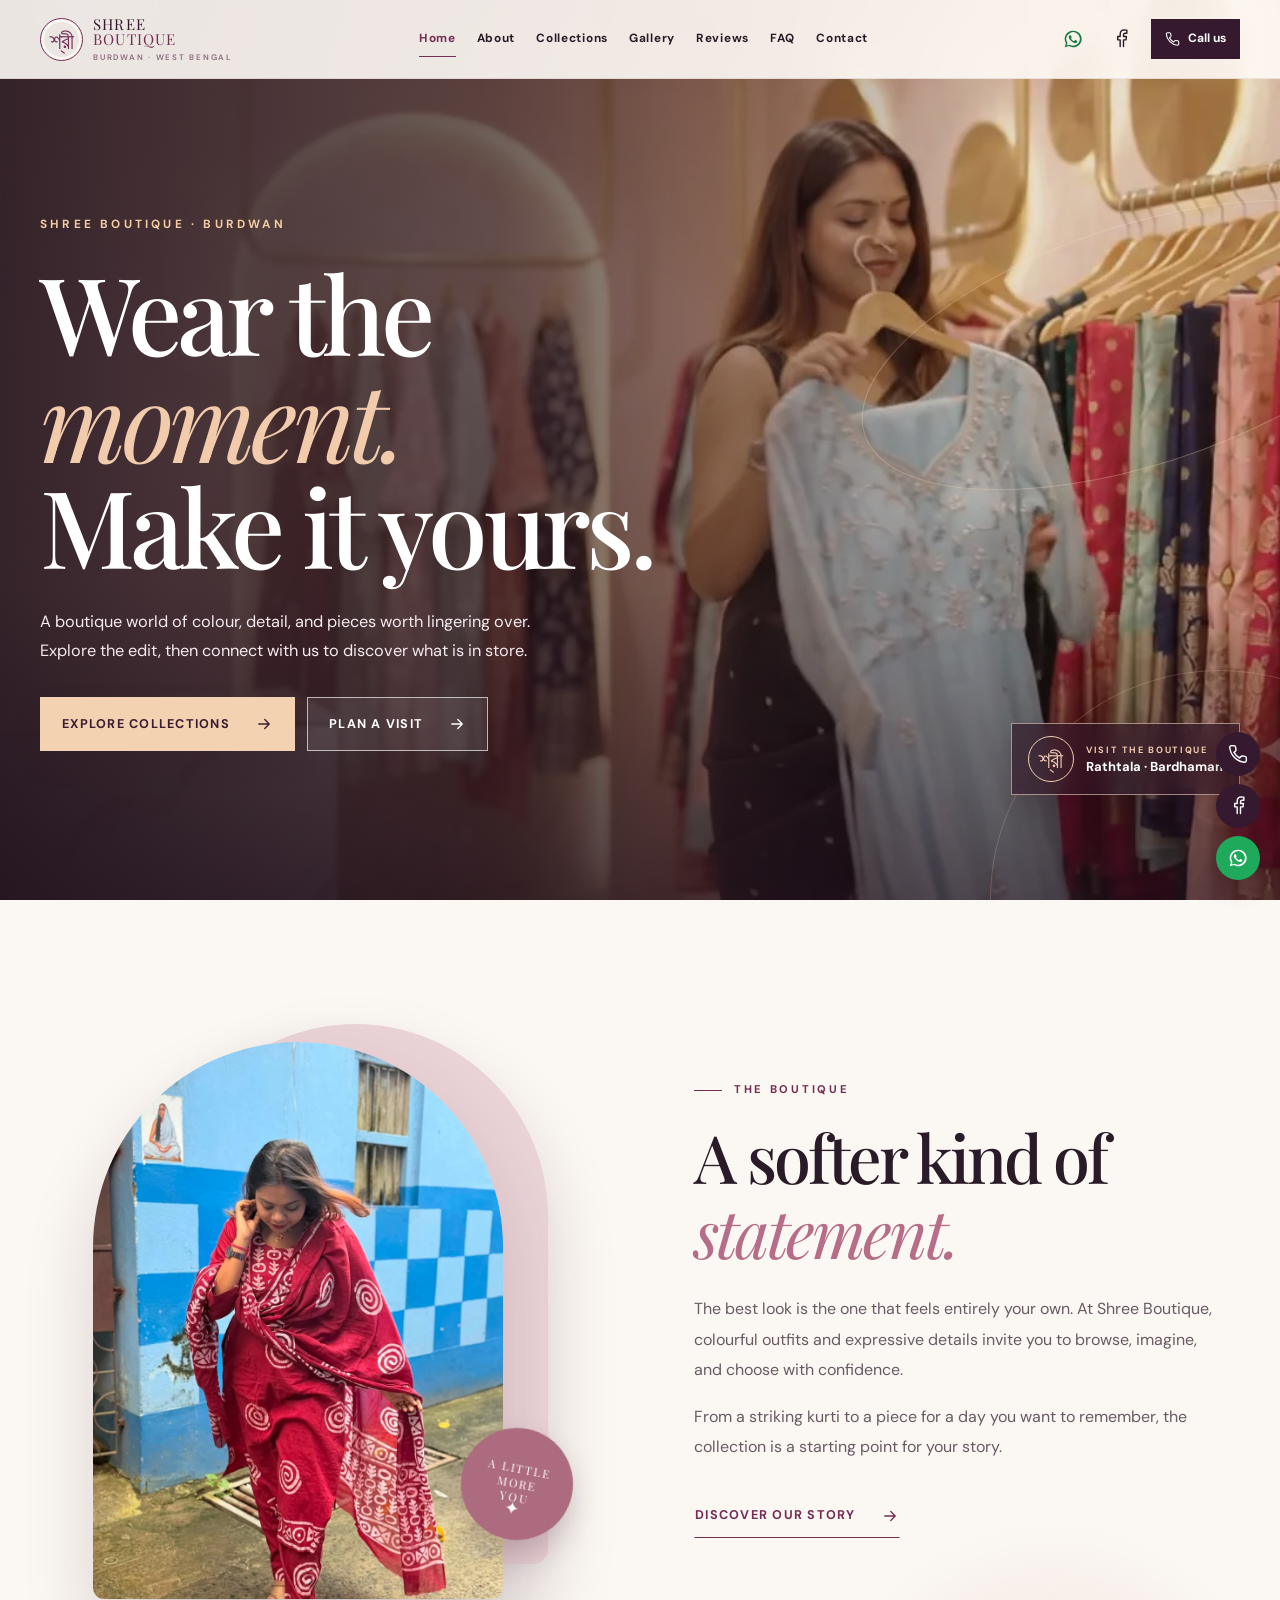
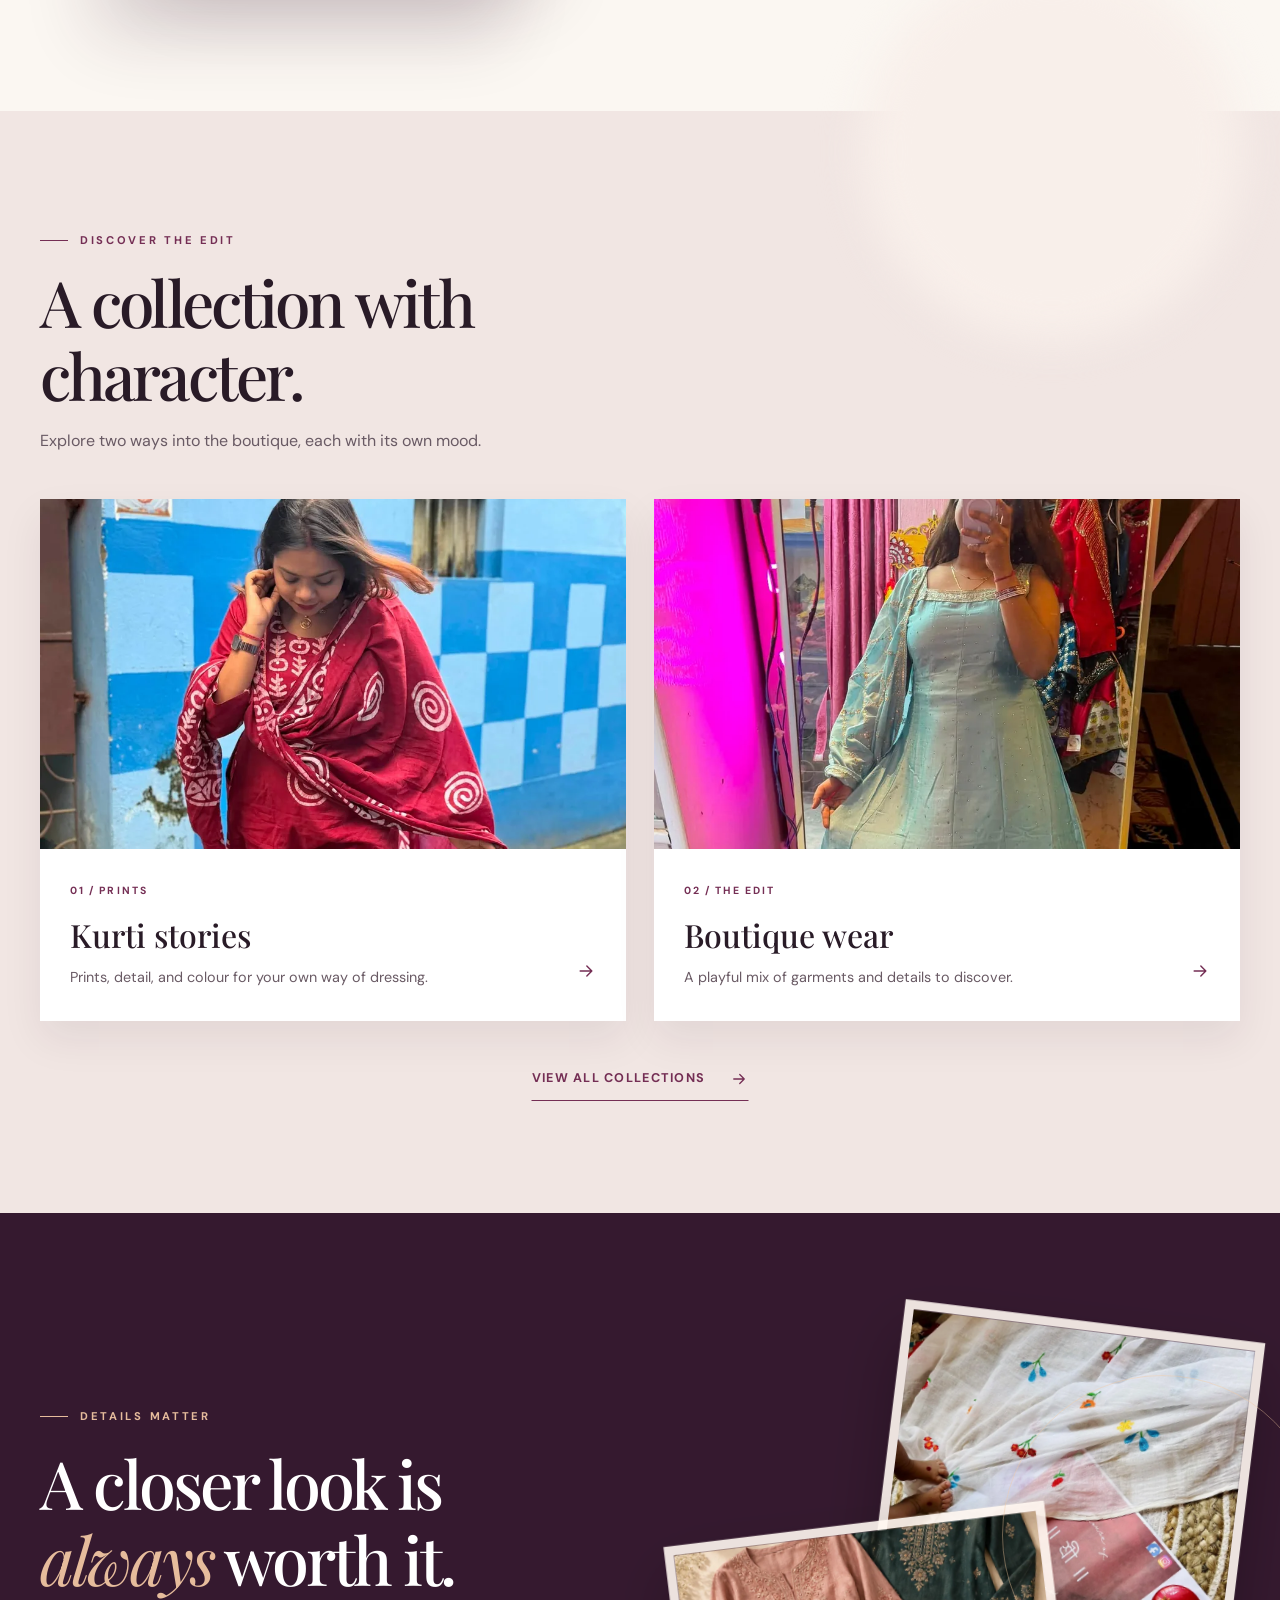
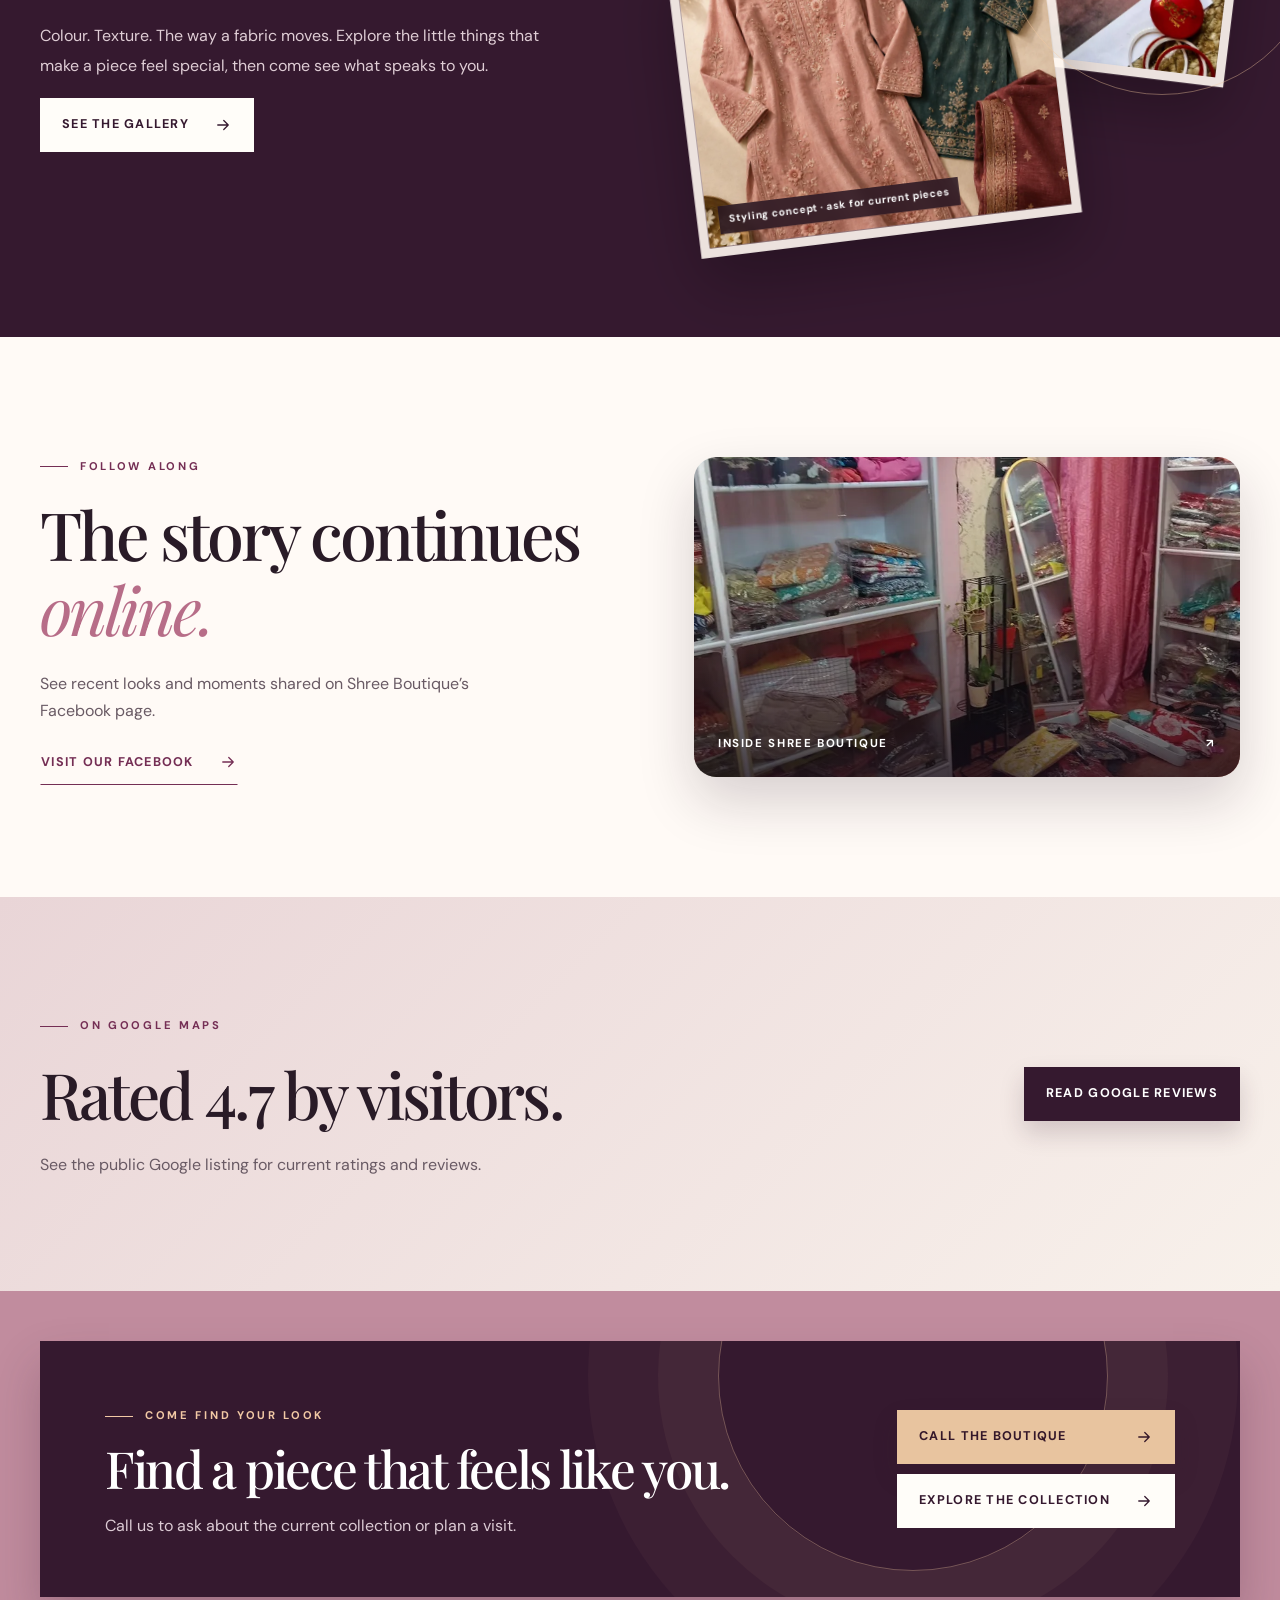
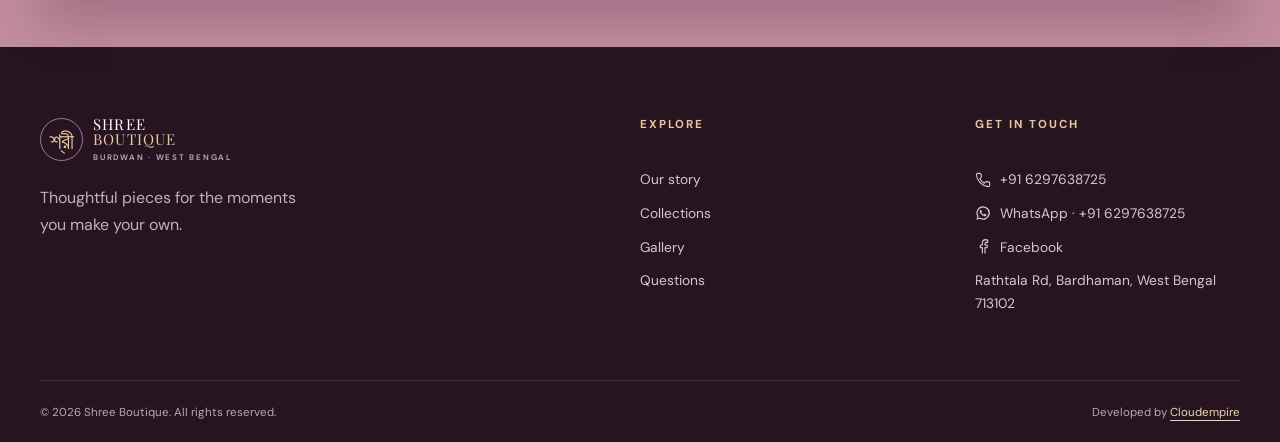
==== commit 38f99650: "Refresh Shree Boutique with verified imagery and WhatsApp enquiries" ====
--- a/index.html
+++ b/index.html
@@ -1,10 +1,12 @@
-<!doctype html><html lang="en"><head><meta charset="utf-8"><meta name="viewport" content="width=device-width,initial-scale=1"><meta name="theme-color" content="#2a1525"><title>Shree Boutique | Sarees &amp; Boutique Fashion in Bardhaman</title><meta name="description" content="Discover Shree Boutique in Bardhaman: saree looks, colourful boutique wear, real collection moments, and easy ways to get in touch."><link rel="canonical" href="https://cloudempiretech.github.io/ShreeBoutique/index.html"><meta property="og:type" content="website"><meta property="og:title" content="Shree Boutique | Sarees &amp; Boutique Fashion in Bardhaman"><meta property="og:description" content="Discover Shree Boutique in Bardhaman: saree looks, colourful boutique wear, real collection moments, and easy ways to get in touch."><meta property="og:url" content="https://cloudempiretech.github.io/ShreeBoutique/index.html"><meta property="og:image" content="https://cloudempiretech.github.io/ShreeBoutique/assets/hero-poster.webp"><meta name="twitter:card" content="summary_large_image"><link rel="icon" href="assets/favicon.svg" type="image/svg+xml"><link rel="preconnect" href="https://fonts.googleapis.com"><link rel="preconnect" href="https://fonts.gstatic.com" crossorigin><link href="https://fonts.googleapis.com/css2?family=DM+Sans:wght@400;500;600;700&family=Playfair+Display:ital,wght@0,400;0,500;0,600;1,400;1,500&display=swap" rel="stylesheet"><link rel="stylesheet" href="styles.css"><script type="application/ld+json">{"@context": "https://schema.org", "@type": "ClothingStore", "name": "Shree Boutique", "url": "https://cloudempiretech.github.io/ShreeBoutique/", "image": "https://cloudempiretech.github.io/ShreeBoutique/assets/hero-poster.webp", "telephone": "+916297638725", "areaServed": {"@type": "City", "name": "Bardhaman"}, "sameAs": ["https://www.facebook.com/Higbgboutique/"]}</script><script defer src="script.js"></script></head><body data-page="index"><a class="skip-link" href="#main">Skip to content</a><header class="site-header" id="top"><div class="nav-wrap shell">
-      <a class="brand" href="index.html" aria-label="Shree Boutique home"><span class="brand-mark">শ্রী</span><span class="brand-type">SHREE <em>BOUTIQUE</em><small>BURDWAN · WEST BENGAL</small></span></a>
-      <nav class="desktop-nav" aria-label="Main navigation"><a href="index.html" class="active" aria-current=page>Home</a><a href="about.html" class="" >About</a><a href="collections.html" class="" >Collections</a><a href="gallery.html" class="" >Gallery</a><a href="testimonials.html" class="" >Stories</a><a href="faq.html" class="" >FAQ</a><a href="contact.html" class="" >Contact</a></nav>
-      <div class="header-actions"><a class="icon-link" href="https://www.facebook.com/Higbgboutique/" target="_blank" rel="noopener noreferrer" aria-label="Shree Boutique on Facebook"><svg viewBox="0 0 24 24" aria-hidden="true" fill="none" stroke="currentColor" stroke-width="1.7" stroke-linecap="round" stroke-linejoin="round"><path d="M15 21v-8h3l.5-4H15V7c0-1.1.4-2 2-2h2V1.5A23 23 0 0 0 16.1 1C13 1 11 2.9 11 6.5V9H8v4h3v8"/></svg></a><a class="header-call" href="tel:+916297638725"><svg viewBox="0 0 24 24" aria-hidden="true" fill="none" stroke="currentColor" stroke-width="1.7" stroke-linecap="round" stroke-linejoin="round"><path d="M22 16.9v3a2 2 0 0 1-2.2 2A19.8 19.8 0 0 1 2.1 4.2 2 2 0 0 1 4.1 2h3a2 2 0 0 1 2 1.7l.5 3a2 2 0 0 1-.6 1.8L7.2 10a16 16 0 0 0 6.8 6.8l1.5-1.8a2 2 0 0 1 1.8-.6l3 .5a2 2 0 0 1 1.7 2Z"/></svg><span>Call us</span></a><button class="menu-toggle" type="button" aria-expanded="false" aria-controls="mobile-nav" aria-label="Open menu"><svg viewBox="0 0 24 24" aria-hidden="true" fill="none" stroke="currentColor" stroke-width="1.7" stroke-linecap="round" stroke-linejoin="round"><path d="M4 7h16M4 12h16M4 17h16"/></svg></button></div>
-    </div><nav class="mobile-nav" id="mobile-nav" aria-label="Mobile navigation"><a href="index.html" class="active" aria-current=page>Home</a><a href="about.html" class="" >About</a><a href="collections.html" class="" >Collections</a><a href="gallery.html" class="" >Gallery</a><a href="testimonials.html" class="" >Stories</a><a href="faq.html" class="" >FAQ</a><a href="contact.html" class="" >Contact</a><div class="mobile-nav-actions"><a href="tel:+916297638725"><svg viewBox="0 0 24 24" aria-hidden="true" fill="none" stroke="currentColor" stroke-width="1.7" stroke-linecap="round" stroke-linejoin="round"><path d="M22 16.9v3a2 2 0 0 1-2.2 2A19.8 19.8 0 0 1 2.1 4.2 2 2 0 0 1 4.1 2h3a2 2 0 0 1 2 1.7l.5 3a2 2 0 0 1-.6 1.8L7.2 10a16 16 0 0 0 6.8 6.8l1.5-1.8a2 2 0 0 1 1.8-.6l3 .5a2 2 0 0 1 1.7 2Z"/></svg> Call</a><a href="https://www.facebook.com/Higbgboutique/" target="_blank" rel="noopener noreferrer"><svg viewBox="0 0 24 24" aria-hidden="true" fill="none" stroke="currentColor" stroke-width="1.7" stroke-linecap="round" stroke-linejoin="round"><path d="M15 21v-8h3l.5-4H15V7c0-1.1.4-2 2-2h2V1.5A23 23 0 0 0 16.1 1C13 1 11 2.9 11 6.5V9H8v4h3v8"/></svg> Facebook</a></div></nav></header><main id="main"><div class="intro-screen" aria-hidden="true"><span class="intro-emblem">শ্রী</span><span>SHREE BOUTIQUE</span></div>
-<section class="hero home-hero"><video class="hero-video" autoplay muted loop playsinline preload="metadata" poster="assets/hero-poster.webp" aria-hidden="true"><source data-src="assets/boutique-hero.mp4" type="video/mp4"></video><div class="hero-still" aria-hidden="true"></div><div class="hero-shade"></div><div class="hero-orbit orbit-a" aria-hidden="true"></div><div class="hero-orbit orbit-b" aria-hidden="true"></div><div class="shell hero-content"><div class="hero-text"><span class="hero-kicker">SHREE BOUTIQUE · BURDWAN</span><h1>Wear the <em>moment.</em><br>Make it yours.</h1><p>A boutique world of colour, detail, and pieces worth lingering over. Explore the edit, then connect with us to discover what is in store.</p><div class="hero-buttons"><a class="button button-primary" href="collections.html"><span>Explore collections</span><svg viewBox="0 0 24 24" aria-hidden="true" fill="none" stroke="currentColor" stroke-width="1.7" stroke-linecap="round" stroke-linejoin="round"><path d="M5 12h14m-6-6 6 6-6 6"/></svg></a><a class="button button-outline" href="contact.html"><span>Plan a visit</span><svg viewBox="0 0 24 24" aria-hidden="true" fill="none" stroke="currentColor" stroke-width="1.7" stroke-linecap="round" stroke-linejoin="round"><path d="M5 12h14m-6-6 6 6-6 6"/></svg></a></div></div><div class="hero-caption"><span class="caption-line"></span><span>Curated with an eye for detail<br>in Bardhaman, West Bengal</span></div></div><a href="#discover" class="scroll-cue" aria-label="Scroll to discover"><span></span> SCROLL TO EXPLORE</a></section>
-<section class="intro-section section-pad" id="discover"><div class="shell intro-grid"><div class="intro-visual reveal"><div class="arch-back"></div><img class="portrait-image" src="assets/facebook-saree.webp" alt="A draped saree look shared by Shree Boutique on Facebook" loading="lazy" decoding="async"><div class="float-stamp">A LITTLE<br>MORE<br>YOU <b>✦</b></div></div><div class="intro-copy"><span class="eyebrow"><span class="eyebrow-line"></span>THE BOUTIQUE</span><h2 class="reveal">A softer kind of <em>statement.</em></h2><p class="reveal">The best look is the one that feels entirely your own. At Shree Boutique, colourful drapes and expressive details invite you to browse, imagine, and choose with confidence.</p><p class="reveal">From a striking saree to a piece for a day you want to remember, the collection is a starting point for your story.</p><div class="reveal"><a class="button button-text" href="about.html"><span>Discover our story</span><svg viewBox="0 0 24 24" aria-hidden="true" fill="none" stroke="currentColor" stroke-width="1.7" stroke-linecap="round" stroke-linejoin="round"><path d="M5 12h14m-6-6 6 6-6 6"/></svg></a></div></div></div></section>
-<section class="collections-preview section-pad"><div class="shell"><div class="section-intro reveal "><span class="eyebrow"><span class="eyebrow-line"></span>DISCOVER THE EDIT</span><h2>A collection with character.</h2><p>Explore two ways into the boutique, each with its own mood.</p></div><div class="card-grid"><a class="collection-card tilt-card reveal" href="sarees.html"><div class="card-image"><img class="" src="assets/facebook-saree.webp" alt="Saree look shared in a Shree Boutique video" loading="lazy" decoding="async"><span class="card-shine"></span></div><div class="card-content"><span>01 / DRAPES</span><h3>Saree stories</h3><p>Drapes, pattern, and colour for your own way of dressing.</p><i><svg viewBox="0 0 24 24" aria-hidden="true" fill="none" stroke="currentColor" stroke-width="1.7" stroke-linecap="round" stroke-linejoin="round"><path d="M5 12h14m-6-6 6 6-6 6"/></svg></i></div></a><a class="collection-card tilt-card reveal" href="boutique-wear.html"><div class="card-image"><img class="" src="assets/facebook-selection.webp" alt="Customers looking through garments in a Shree Boutique video" loading="lazy" decoding="async"><span class="card-shine"></span></div><div class="card-content"><span>02 / THE EDIT</span><h3>Boutique wear</h3><p>A playful mix of garments and details to discover.</p><i><svg viewBox="0 0 24 24" aria-hidden="true" fill="none" stroke="currentColor" stroke-width="1.7" stroke-linecap="round" stroke-linejoin="round"><path d="M5 12h14m-6-6 6 6-6 6"/></svg></i></div></a></div><div class="section-link reveal"><a class="button button-text" href="collections.html"><span>View all collections</span><svg viewBox="0 0 24 24" aria-hidden="true" fill="none" stroke="currentColor" stroke-width="1.7" stroke-linecap="round" stroke-linejoin="round"><path d="M5 12h14m-6-6 6 6-6 6"/></svg></a></div></div></section>
-<section class="feature-section section-pad"><div class="shell feature-grid"><div class="feature-copy"><span class="eyebrow"><span class="eyebrow-line"></span>DETAILS MATTER</span><h2 class="reveal">A closer look is <em>always</em> worth it.</h2><p class="reveal">Colour. Texture. The way a fabric moves. Explore the little things that make a piece feel special, then come see what speaks to you.</p><div class="reveal"><a class="button button-light" href="gallery.html"><span>See the gallery</span><svg viewBox="0 0 24 24" aria-hidden="true" fill="none" stroke="currentColor" stroke-width="1.7" stroke-linecap="round" stroke-linejoin="round"><path d="M5 12h14m-6-6 6 6-6 6"/></svg></a></div></div><div class="feature-visual reveal"><div class="feature-frame frame-one"><img class="" src="assets/boutique-detail.webp" alt="Close-up of embroidered floral fabric from the editorial boutique film" loading="lazy" decoding="async"></div><div class="feature-frame frame-two"><img class="" src="assets/boutique-fabrics.webp" alt="Folded colourful fabrics shown in the editorial boutique film" loading="lazy" decoding="async"></div><span class="feature-ring" aria-hidden="true"></span></div></div></section>
-<section class="social-proof section-pad"><div class="shell proof-grid"><div><span class="eyebrow"><span class="eyebrow-line"></span>FOLLOW ALONG</span><h2 class="reveal">The story continues <em>online.</em></h2><p class="reveal">See recent looks and moments shared on Shree Boutique’s Facebook page.</p><a class="button button-text" href="https://www.facebook.com/Higbgboutique/"><span>Visit our Facebook</span><svg viewBox="0 0 24 24" aria-hidden="true" fill="none" stroke="currentColor" stroke-width="1.7" stroke-linecap="round" stroke-linejoin="round"><path d="M5 12h14m-6-6 6 6-6 6"/></svg></a></div><div class="proof-numbers reveal"><div><strong class="counter" data-count="19591">0</strong><span>Facebook followers</span></div><div><strong class="counter" data-count="7641">0</strong><span>people talking about the page</span></div><small>Figures shown on the public Facebook page when this site was prepared.</small></div></div></section><section class="cta-band"><div class="shell cta-inner reveal"><span class="cta-glow" aria-hidden="true"></span><div><span class="eyebrow"><span class="eyebrow-line"></span>COME FIND YOUR LOOK</span><h2>Find a piece that feels like you.</h2><p>Call us to ask about the current collection or plan a visit.</p></div><div class="cta-actions"><a class="button button-primary" href="tel:+916297638725"><span>Call the boutique</span><svg viewBox="0 0 24 24" aria-hidden="true" fill="none" stroke="currentColor" stroke-width="1.7" stroke-linecap="round" stroke-linejoin="round"><path d="M5 12h14m-6-6 6 6-6 6"/></svg></a><a class="button button-light" href="collections.html"><span>Explore the collection</span><svg viewBox="0 0 24 24" aria-hidden="true" fill="none" stroke="currentColor" stroke-width="1.7" stroke-linecap="round" stroke-linejoin="round"><path d="M5 12h14m-6-6 6 6-6 6"/></svg></a></div></div></section></main><footer class="site-footer"><div class="shell footer-top"><div><a class="brand brand-footer" href="index.html"><span class="brand-mark">শ্রী</span><span class="brand-type">SHREE <em>BOUTIQUE</em><small>BURDWAN · WEST BENGAL</small></span></a><p>Thoughtful pieces for the moments you make your own.</p></div><div><h2>Explore</h2><a href="about.html">Our story</a><a href="collections.html">Collections</a><a href="gallery.html">Gallery</a><a href="faq.html">Questions</a></div><div><h2>Get in touch</h2><a href="tel:+916297638725"><svg viewBox="0 0 24 24" aria-hidden="true" fill="none" stroke="currentColor" stroke-width="1.7" stroke-linecap="round" stroke-linejoin="round"><path d="M22 16.9v3a2 2 0 0 1-2.2 2A19.8 19.8 0 0 1 2.1 4.2 2 2 0 0 1 4.1 2h3a2 2 0 0 1 2 1.7l.5 3a2 2 0 0 1-.6 1.8L7.2 10a16 16 0 0 0 6.8 6.8l1.5-1.8a2 2 0 0 1 1.8-.6l3 .5a2 2 0 0 1 1.7 2Z"/></svg> +91 6297638725</a><a href="https://www.facebook.com/Higbgboutique/" target="_blank" rel="noopener noreferrer"><svg viewBox="0 0 24 24" aria-hidden="true" fill="none" stroke="currentColor" stroke-width="1.7" stroke-linecap="round" stroke-linejoin="round"><path d="M15 21v-8h3l.5-4H15V7c0-1.1.4-2 2-2h2V1.5A23 23 0 0 0 16.1 1C13 1 11 2.9 11 6.5V9H8v4h3v8"/></svg> Facebook</a><a href="contact.html"><svg viewBox="0 0 24 24" aria-hidden="true" fill="none" stroke="currentColor" stroke-width="1.7" stroke-linecap="round" stroke-linejoin="round"><path d="M20 10c0 5-8 12-8 12S4 15 4 10a8 8 0 1 1 16 0Z"/><circle cx="12" cy="10" r="2.5"/></svg> Bardhaman, West Bengal</a></div></div><div class="shell footer-bottom"><span>© 2026 Shree Boutique. All rights reserved.</span><span>Developed by <a href="https://cloudempire.tech/" target="_blank" rel="noopener noreferrer">Cloudempire</a></span></div></footer><div class="float-actions"><a href="tel:+916297638725" aria-label="Call Shree Boutique"><svg viewBox="0 0 24 24" aria-hidden="true" fill="none" stroke="currentColor" stroke-width="1.7" stroke-linecap="round" stroke-linejoin="round"><path d="M22 16.9v3a2 2 0 0 1-2.2 2A19.8 19.8 0 0 1 2.1 4.2 2 2 0 0 1 4.1 2h3a2 2 0 0 1 2 1.7l.5 3a2 2 0 0 1-.6 1.8L7.2 10a16 16 0 0 0 6.8 6.8l1.5-1.8a2 2 0 0 1 1.8-.6l3 .5a2 2 0 0 1 1.7 2Z"/></svg></a><a href="https://www.facebook.com/Higbgboutique/" target="_blank" rel="noopener noreferrer" aria-label="Visit Shree Boutique on Facebook"><svg viewBox="0 0 24 24" aria-hidden="true" fill="none" stroke="currentColor" stroke-width="1.7" stroke-linecap="round" stroke-linejoin="round"><path d="M15 21v-8h3l.5-4H15V7c0-1.1.4-2 2-2h2V1.5A23 23 0 0 0 16.1 1C13 1 11 2.9 11 6.5V9H8v4h3v8"/></svg></a></div></body></html>+<!DOCTYPE html>
+
+<html lang="en"><head><meta charset="utf-8"/><meta content="width=device-width,initial-scale=1" name="viewport"/><meta content="#2a1525" name="theme-color"/><title>Shree Boutique | Kurtis &amp; Boutique Fashion in Bardhaman</title><meta content="Discover Shree Boutique on Rathtala Road in Bardhaman: kurti looks, colourful boutique wear, real collection moments, and easy ways to get in touch." name="description"/><link href="https://cloudempiretech.github.io/ShreeBoutique/index.html" rel="canonical"/><meta content="website" property="og:type"/><meta content="Shree Boutique | Kurtis &amp; Boutique Fashion in Bardhaman" property="og:title"/><meta content="Discover Shree Boutique on Rathtala Road in Bardhaman: kurti looks, colourful boutique wear, real collection moments, and easy ways to get in touch." property="og:description"/><meta content="https://cloudempiretech.github.io/ShreeBoutique/index.html" property="og:url"/><meta content="https://cloudempiretech.github.io/ShreeBoutique/assets/hero-poster.webp" property="og:image"/><meta content="summary_large_image" name="twitter:card"/><link href="assets/favicon.svg" rel="icon" type="image/svg+xml"/><link href="https://fonts.googleapis.com" rel="preconnect"/><link crossorigin="" href="https://fonts.gstatic.com" rel="preconnect"/><link href="https://fonts.googleapis.com/css2?family=DM+Sans:wght@400;500;600;700&amp;family=Playfair+Display:ital,wght@0,400;0,500;0,600;1,400;1,500&amp;display=swap" rel="stylesheet"/><link href="styles.css" rel="stylesheet"/><script type="application/ld+json">{"@context": "https://schema.org", "@type": "ClothingStore", "name": "Shree Boutique", "url": "https://cloudempiretech.github.io/ShreeBoutique/", "image": "https://cloudempiretech.github.io/ShreeBoutique/assets/hero-poster.webp", "telephone": "+916297638725", "areaServed": {"@type": "City", "name": "Bardhaman"}, "sameAs": ["https://www.facebook.com/Higbgboutique/"], "address": {"@type": "PostalAddress", "streetAddress": "Rathtala Rd", "addressLocality": "Bardhaman", "addressRegion": "West Bengal", "postalCode": "713102", "addressCountry": "IN"}, "hasMap": "https://maps.app.goo.gl/zmxohSUBoW38o7A67"}</script><script defer="" src="script.js"></script></head><body data-page="index"><a class="skip-link" href="#main">Skip to content</a><header class="site-header" id="top"><div class="nav-wrap shell">
+<a aria-label="Shree Boutique home" class="brand" href="index.html"><span class="brand-mark">শ্রী</span><span class="brand-type">SHREE <em>BOUTIQUE</em><small>BURDWAN · WEST BENGAL</small></span></a>
+<nav aria-label="Main navigation" class="desktop-nav"><a aria-current="page" class="active" href="index.html">Home</a><a class="" href="about.html">About</a><a class="" href="collections.html">Collections</a><a class="" href="gallery.html">Gallery</a><a class="" href="testimonials.html">Reviews</a><a class="" href="faq.html">FAQ</a><a class="" href="contact.html">Contact</a></nav>
+<div class="header-actions"><a aria-label="Message Shree Boutique on WhatsApp" class="icon-link whatsapp-link" href="https://wa.me/916297638725" rel="noopener noreferrer" target="_blank"><svg aria-hidden="true" fill="currentColor" viewbox="0 0 24 24"><path d="M12.04 2a9.9 9.9 0 0 0-8.5 15.04L2 22l5.12-1.49A10 10 0 1 0 12.04 2Zm0 18.18a8.2 8.2 0 0 1-4.18-1.14l-.3-.18-3.04.88.9-2.96-.2-.31a8.2 8.2 0 1 1 6.82 3.71Zm4.5-6.14c-.24-.12-1.45-.72-1.68-.8-.23-.09-.4-.12-.57.12-.17.25-.64.8-.79.97-.15.16-.29.18-.54.06-.25-.13-1.04-.39-1.98-1.22-.73-.65-1.22-1.45-1.36-1.7-.15-.25-.01-.38.1-.51l.38-.45c.13-.15.17-.25.25-.42.09-.16.04-.31-.02-.44l-.76-1.82c-.2-.49-.4-.42-.56-.43h-.48c-.17 0-.44.06-.67.3-.23.25-.88.86-.88 2.1s.9 2.43 1.03 2.59c.12.17 1.77 2.7 4.28 3.79.6.26 1.08.42 1.45.54.61.2 1.17.17 1.61.1.49-.07 1.45-.59 1.66-1.16.2-.57.2-1.07.14-1.17-.06-.1-.23-.16-.47-.29Z"></path></svg></a><a aria-label="Shree Boutique on Facebook" class="icon-link" href="https://www.facebook.com/Higbgboutique/" rel="noopener noreferrer" target="_blank"><svg aria-hidden="true" fill="none" stroke="currentColor" stroke-linecap="round" stroke-linejoin="round" stroke-width="1.7" viewbox="0 0 24 24"><path d="M15 21v-8h3l.5-4H15V7c0-1.1.4-2 2-2h2V1.5A23 23 0 0 0 16.1 1C13 1 11 2.9 11 6.5V9H8v4h3v8"></path></svg></a><a class="header-call" href="tel:+916297638725"><svg aria-hidden="true" fill="none" stroke="currentColor" stroke-linecap="round" stroke-linejoin="round" stroke-width="1.7" viewbox="0 0 24 24"><path d="M22 16.9v3a2 2 0 0 1-2.2 2A19.8 19.8 0 0 1 2.1 4.2 2 2 0 0 1 4.1 2h3a2 2 0 0 1 2 1.7l.5 3a2 2 0 0 1-.6 1.8L7.2 10a16 16 0 0 0 6.8 6.8l1.5-1.8a2 2 0 0 1 1.8-.6l3 .5a2 2 0 0 1 1.7 2Z"></path></svg><span>Call us</span></a><button aria-controls="mobile-nav" aria-expanded="false" aria-label="Open menu" class="menu-toggle" type="button"><svg aria-hidden="true" fill="none" stroke="currentColor" stroke-linecap="round" stroke-linejoin="round" stroke-width="1.7" viewbox="0 0 24 24"><path d="M4 7h16M4 12h16M4 17h16"></path></svg></button></div>
+</div><nav aria-label="Mobile navigation" class="mobile-nav" id="mobile-nav"><a aria-current="page" class="active" href="index.html">Home</a><a class="" href="about.html">About</a><a class="" href="collections.html">Collections</a><a class="" href="gallery.html">Gallery</a><a class="" href="testimonials.html">Reviews</a><a class="" href="faq.html">FAQ</a><a class="" href="contact.html">Contact</a><div class="mobile-nav-actions"><a href="tel:+916297638725"><svg aria-hidden="true" fill="none" stroke="currentColor" stroke-linecap="round" stroke-linejoin="round" stroke-width="1.7" viewbox="0 0 24 24"><path d="M22 16.9v3a2 2 0 0 1-2.2 2A19.8 19.8 0 0 1 2.1 4.2 2 2 0 0 1 4.1 2h3a2 2 0 0 1 2 1.7l.5 3a2 2 0 0 1-.6 1.8L7.2 10a16 16 0 0 0 6.8 6.8l1.5-1.8a2 2 0 0 1 1.8-.6l3 .5a2 2 0 0 1 1.7 2Z"></path></svg> Call</a><a href="https://www.facebook.com/Higbgboutique/" rel="noopener noreferrer" target="_blank"><svg aria-hidden="true" fill="none" stroke="currentColor" stroke-linecap="round" stroke-linejoin="round" stroke-width="1.7" viewbox="0 0 24 24"><path d="M15 21v-8h3l.5-4H15V7c0-1.1.4-2 2-2h2V1.5A23 23 0 0 0 16.1 1C13 1 11 2.9 11 6.5V9H8v4h3v8"></path></svg> Facebook</a><a href="https://wa.me/916297638725" rel="noopener noreferrer" target="_blank"><svg aria-hidden="true" fill="currentColor" viewbox="0 0 24 24"><path d="M12.04 2a9.9 9.9 0 0 0-8.5 15.04L2 22l5.12-1.49A10 10 0 1 0 12.04 2Zm0 18.18a8.2 8.2 0 0 1-4.18-1.14l-.3-.18-3.04.88.9-2.96-.2-.31a8.2 8.2 0 1 1 6.82 3.71Zm4.5-6.14c-.24-.12-1.45-.72-1.68-.8-.23-.09-.4-.12-.57.12-.17.25-.64.8-.79.97-.15.16-.29.18-.54.06-.25-.13-1.04-.39-1.98-1.22-.73-.65-1.22-1.45-1.36-1.7-.15-.25-.01-.38.1-.51l.38-.45c.13-.15.17-.25.25-.42.09-.16.04-.31-.02-.44l-.76-1.82c-.2-.49-.4-.42-.56-.43h-.48c-.17 0-.44.06-.67.3-.23.25-.88.86-.88 2.1s.9 2.43 1.03 2.59c.12.17 1.77 2.7 4.28 3.79.6.26 1.08.42 1.45.54.61.2 1.17.17 1.61.1.49-.07 1.45-.59 1.66-1.16.2-.57.2-1.07.14-1.17-.06-.1-.23-.16-.47-.29Z"></path></svg>WhatsApp</a></div></nav></header><main id="main"><div aria-hidden="true" class="intro-screen"><span class="intro-emblem">শ্রী</span><span>SHREE BOUTIQUE</span></div>
+<section class="hero home-hero"><video aria-hidden="true" autoplay="" class="hero-video" loop="" muted="" playsinline="" poster="assets/hero-poster.webp" preload="metadata"><source data-src="assets/boutique-hero.mp4" type="video/mp4"/></video><div aria-hidden="true" class="hero-still"></div><div class="hero-shade"></div><div aria-hidden="true" class="hero-orbit orbit-a"></div><div aria-hidden="true" class="hero-orbit orbit-b"></div><div class="shell hero-content"><div class="hero-text"><span class="hero-kicker">SHREE BOUTIQUE · BURDWAN</span><h1>Wear the <em>moment.</em><br/>Make it yours.</h1><p>A boutique world of colour, detail, and pieces worth lingering over. Explore the edit, then connect with us to discover what is in store.</p><div class="hero-buttons"><a class="button button-primary" href="collections.html"><span>Explore collections</span><svg aria-hidden="true" fill="none" stroke="currentColor" stroke-linecap="round" stroke-linejoin="round" stroke-width="1.7" viewbox="0 0 24 24"><path d="M5 12h14m-6-6 6 6-6 6"></path></svg></a><a class="button button-outline" href="contact.html"><span>Plan a visit</span><svg aria-hidden="true" fill="none" stroke="currentColor" stroke-linecap="round" stroke-linejoin="round" stroke-width="1.7" viewbox="0 0 24 24"><path d="M5 12h14m-6-6 6 6-6 6"></path></svg></a></div></div></div><a class="hero-brand-badge" href="https://maps.app.goo.gl/zmxohSUBoW38o7A67" rel="noopener noreferrer" target="_blank"><span class="badge-emblem">শ্রী</span><span><small>VISIT THE BOUTIQUE</small><strong>Rathtala · Bardhaman</strong></span></a></section>
+<section class="intro-section section-pad" id="discover"><div class="shell intro-grid"><div class="intro-visual reveal"><div class="arch-back"></div><img alt="Woman wearing a crimson printed kurti set" class="portrait-image" decoding="async" loading="lazy" sizes="(max-width: 700px) 100vw, 50vw" src="assets/look-crimson.webp" srcset="assets/look-crimson-480.webp 480w, assets/look-crimson.webp 960w"/><div class="float-stamp">A LITTLE<br/>MORE<br/>YOU <b>✦</b></div></div><div class="intro-copy"><span class="eyebrow"><span class="eyebrow-line"></span>THE BOUTIQUE</span><h2 class="reveal">A softer kind of <em>statement.</em></h2><p class="reveal">The best look is the one that feels entirely your own. At Shree Boutique, colourful outfits and expressive details invite you to browse, imagine, and choose with confidence.</p><p class="reveal">From a striking kurti to a piece for a day you want to remember, the collection is a starting point for your story.</p><div class="reveal"><a class="button button-text" href="about.html"><span>Discover our story</span><svg aria-hidden="true" fill="none" stroke="currentColor" stroke-linecap="round" stroke-linejoin="round" stroke-width="1.7" viewbox="0 0 24 24"><path d="M5 12h14m-6-6 6 6-6 6"></path></svg></a></div></div></div></section>
+<section class="collections-preview section-pad"><div class="shell"><div class="section-intro reveal"><span class="eyebrow"><span class="eyebrow-line"></span>DISCOVER THE EDIT</span><h2>A collection with character.</h2><p>Explore two ways into the boutique, each with its own mood.</p></div><div class="card-grid"><a class="collection-card tilt-card reveal" href="kurtis.html"><div class="card-image"><img alt="Crimson printed kurti set worn outdoors" class="" decoding="async" loading="lazy" sizes="(max-width: 700px) 100vw, 50vw" src="assets/look-crimson.webp" srcset="assets/look-crimson-480.webp 480w, assets/look-crimson.webp 960w"/><span class="card-shine"></span></div><div class="card-content"><span>01 / PRINTS</span><h3>Kurti stories</h3><p>Prints, detail, and colour for your own way of dressing.</p><i><svg aria-hidden="true" fill="none" stroke="currentColor" stroke-linecap="round" stroke-linejoin="round" stroke-width="1.7" viewbox="0 0 24 24"><path d="M5 12h14m-6-6 6 6-6 6"></path></svg></i></div></a><a class="collection-card tilt-card reveal" href="boutique-wear.html"><div class="card-image"><img alt="Light blue embroidered boutique dress" class="" decoding="async" loading="lazy" sizes="(max-width: 700px) 100vw, 50vw" src="assets/look-aqua.webp" srcset="assets/look-aqua-480.webp 480w, assets/look-aqua.webp 960w"/><span class="card-shine"></span></div><div class="card-content"><span>02 / THE EDIT</span><h3>Boutique wear</h3><p>A playful mix of garments and details to discover.</p><i><svg aria-hidden="true" fill="none" stroke="currentColor" stroke-linecap="round" stroke-linejoin="round" stroke-width="1.7" viewbox="0 0 24 24"><path d="M5 12h14m-6-6 6 6-6 6"></path></svg></i></div></a></div><div class="section-link reveal"><a class="button button-text" href="collections.html"><span>View all collections</span><svg aria-hidden="true" fill="none" stroke="currentColor" stroke-linecap="round" stroke-linejoin="round" stroke-width="1.7" viewbox="0 0 24 24"><path d="M5 12h14m-6-6 6 6-6 6"></path></svg></a></div></div></section>
+<section class="feature-section section-pad"><div class="shell feature-grid"><div class="feature-copy"><span class="eyebrow"><span class="eyebrow-line"></span>DETAILS MATTER</span><h2 class="reveal">A closer look is <em>always</em> worth it.</h2><p class="reveal">Colour. Texture. The way a fabric moves. Explore the little things that make a piece feel special, then come see what speaks to you.</p><div class="reveal"><a class="button button-light" href="gallery.html"><span>See the gallery</span><svg aria-hidden="true" fill="none" stroke="currentColor" stroke-linecap="round" stroke-linejoin="round" stroke-width="1.7" viewbox="0 0 24 24"><path d="M5 12h14m-6-6 6 6-6 6"></path></svg></a></div></div><div class="feature-visual reveal"><div class="feature-frame frame-one"><img alt="Colourful floral embroidery on a white fabric beside a Shree Boutique card" class="" decoding="async" loading="lazy" sizes="(max-width: 700px) 100vw, 50vw" src="assets/embroidered-fabric.webp" srcset="assets/embroidered-fabric-480.webp 480w, assets/embroidered-fabric.webp 960w"/></div><div class="feature-frame frame-two"><img alt="Editorial illustration of pink and teal embroidered kurtis; not current stock" class="" decoding="async" loading="lazy" sizes="(max-width: 700px) 100vw, 50vw" src="assets/editorial-kurtis.webp" srcset="assets/editorial-kurtis-480.webp 480w, assets/editorial-kurtis.webp 960w"/><span class="editorial-tag">Styling concept · ask for current pieces</span></div><span aria-hidden="true" class="feature-ring"></span></div></div></section>
+<section class="social-proof section-pad"><div class="shell proof-grid"><div><span class="eyebrow"><span class="eyebrow-line"></span>FOLLOW ALONG</span><h2 class="reveal">The story continues <em>online.</em></h2><p class="reveal">See recent looks and moments shared on Shree Boutique’s Facebook page.</p><a class="button button-text" href="https://www.facebook.com/Higbgboutique/"><span>Visit our Facebook</span><svg aria-hidden="true" fill="none" stroke="currentColor" stroke-linecap="round" stroke-linejoin="round" stroke-width="1.7" viewbox="0 0 24 24"><path d="M5 12h14m-6-6 6 6-6 6"></path></svg></a></div><div class="proof-photo reveal"><img alt="Folded garments displayed inside Shree Boutique" decoding="async" loading="lazy" sizes="(max-width: 700px) 100vw, 45vw" src="assets/maps-shelves.webp" srcset="assets/maps-shelves-480.webp 480w, assets/maps-shelves.webp 960w"/><span>INSIDE SHREE BOUTIQUE <span aria-hidden="true">↗</span></span></div></div></section><section class="review-teaser section-pad"><div class="shell review-teaser-inner"><div><span class="eyebrow"><span class="eyebrow-line"></span>ON GOOGLE MAPS</span><h2>Rated <span class="counter" data-count="5" data-decimals="1">5.0</span> by visitors.</h2><p>See the public Google listing for current ratings and reviews.</p></div><a class="button button-primary" href="https://maps.app.goo.gl/zmxohSUBoW38o7A67" rel="noopener noreferrer" target="_blank"><span>Read Google reviews</span></a></div></section><section class="cta-band"><div class="shell cta-inner reveal"><span aria-hidden="true" class="cta-glow"></span><div><span class="eyebrow"><span class="eyebrow-line"></span>COME FIND YOUR LOOK</span><h2>Find a piece that feels like you.</h2><p>Call us to ask about the current collection or plan a visit.</p></div><div class="cta-actions"><a class="button button-primary" href="tel:+916297638725"><span>Call the boutique</span><svg aria-hidden="true" fill="none" stroke="currentColor" stroke-linecap="round" stroke-linejoin="round" stroke-width="1.7" viewbox="0 0 24 24"><path d="M5 12h14m-6-6 6 6-6 6"></path></svg></a><a class="button button-light" href="collections.html"><span>Explore the collection</span><svg aria-hidden="true" fill="none" stroke="currentColor" stroke-linecap="round" stroke-linejoin="round" stroke-width="1.7" viewbox="0 0 24 24"><path d="M5 12h14m-6-6 6 6-6 6"></path></svg></a></div></div></section></main><footer class="site-footer"><div class="shell footer-top"><div><a class="brand brand-footer" href="index.html"><span class="brand-mark">শ্রী</span><span class="brand-type">SHREE <em>BOUTIQUE</em><small>BURDWAN · WEST BENGAL</small></span></a><p>Thoughtful pieces for the moments you make your own.</p></div><div><h2>Explore</h2><a href="about.html">Our story</a><a href="collections.html">Collections</a><a href="gallery.html">Gallery</a><a href="faq.html">Questions</a></div><div><h2>Get in touch</h2><a href="tel:+916297638725"><svg aria-hidden="true" fill="none" stroke="currentColor" stroke-linecap="round" stroke-linejoin="round" stroke-width="1.7" viewbox="0 0 24 24"><path d="M22 16.9v3a2 2 0 0 1-2.2 2A19.8 19.8 0 0 1 2.1 4.2 2 2 0 0 1 4.1 2h3a2 2 0 0 1 2 1.7l.5 3a2 2 0 0 1-.6 1.8L7.2 10a16 16 0 0 0 6.8 6.8l1.5-1.8a2 2 0 0 1 1.8-.6l3 .5a2 2 0 0 1 1.7 2Z"></path></svg> +91 6297638725</a><a href="https://wa.me/916297638725" rel="noopener noreferrer" target="_blank"><svg aria-hidden="true" fill="currentColor" viewbox="0 0 24 24"><path d="M12.04 2a9.9 9.9 0 0 0-8.5 15.04L2 22l5.12-1.49A10 10 0 1 0 12.04 2Zm0 18.18a8.2 8.2 0 0 1-4.18-1.14l-.3-.18-3.04.88.9-2.96-.2-.31a8.2 8.2 0 1 1 6.82 3.71Zm4.5-6.14c-.24-.12-1.45-.72-1.68-.8-.23-.09-.4-.12-.57.12-.17.25-.64.8-.79.97-.15.16-.29.18-.54.06-.25-.13-1.04-.39-1.98-1.22-.73-.65-1.22-1.45-1.36-1.7-.15-.25-.01-.38.1-.51l.38-.45c.13-.15.17-.25.25-.42.09-.16.04-.31-.02-.44l-.76-1.82c-.2-.49-.4-.42-.56-.43h-.48c-.17 0-.44.06-.67.3-.23.25-.88.86-.88 2.1s.9 2.43 1.03 2.59c.12.17 1.77 2.7 4.28 3.79.6.26 1.08.42 1.45.54.61.2 1.17.17 1.61.1.49-.07 1.45-.59 1.66-1.16.2-.57.2-1.07.14-1.17-.06-.1-.23-.16-.47-.29Z"></path></svg>WhatsApp · +91 6297638725</a><a href="https://www.facebook.com/Higbgboutique/" rel="noopener noreferrer" target="_blank"><svg aria-hidden="true" fill="none" stroke="currentColor" stroke-linecap="round" stroke-linejoin="round" stroke-width="1.7" viewbox="0 0 24 24"><path d="M15 21v-8h3l.5-4H15V7c0-1.1.4-2 2-2h2V1.5A23 23 0 0 0 16.1 1C13 1 11 2.9 11 6.5V9H8v4h3v8"></path></svg> Facebook</a><a href="https://maps.app.goo.gl/zmxohSUBoW38o7A67">Rathtala Rd, Bardhaman, West Bengal 713102</a></div></div><div class="shell footer-bottom"><span>© 2026 Shree Boutique. All rights reserved.</span><span>Developed by <a href="https://cloudempire.tech/" rel="noopener noreferrer" target="_blank">Cloudempire</a></span></div></footer><div class="float-actions"><a aria-label="Call Shree Boutique" href="tel:+916297638725"><svg aria-hidden="true" fill="none" stroke="currentColor" stroke-linecap="round" stroke-linejoin="round" stroke-width="1.7" viewbox="0 0 24 24"><path d="M22 16.9v3a2 2 0 0 1-2.2 2A19.8 19.8 0 0 1 2.1 4.2 2 2 0 0 1 4.1 2h3a2 2 0 0 1 2 1.7l.5 3a2 2 0 0 1-.6 1.8L7.2 10a16 16 0 0 0 6.8 6.8l1.5-1.8a2 2 0 0 1 1.8-.6l3 .5a2 2 0 0 1 1.7 2Z"></path></svg></a><a aria-label="Visit Shree Boutique on Facebook" href="https://www.facebook.com/Higbgboutique/" rel="noopener noreferrer" target="_blank"><svg aria-hidden="true" fill="none" stroke="currentColor" stroke-linecap="round" stroke-linejoin="round" stroke-width="1.7" viewbox="0 0 24 24"><path d="M15 21v-8h3l.5-4H15V7c0-1.1.4-2 2-2h2V1.5A23 23 0 0 0 16.1 1C13 1 11 2.9 11 6.5V9H8v4h3v8"></path></svg></a><a aria-label="Message Shree Boutique on WhatsApp" class="float-whatsapp" href="https://wa.me/916297638725" rel="noopener noreferrer" target="_blank"><svg aria-hidden="true" fill="currentColor" viewbox="0 0 24 24"><path d="M12.04 2a9.9 9.9 0 0 0-8.5 15.04L2 22l5.12-1.49A10 10 0 1 0 12.04 2Zm0 18.18a8.2 8.2 0 0 1-4.18-1.14l-.3-.18-3.04.88.9-2.96-.2-.31a8.2 8.2 0 1 1 6.82 3.71Zm4.5-6.14c-.24-.12-1.45-.72-1.68-.8-.23-.09-.4-.12-.57.12-.17.25-.64.8-.79.97-.15.16-.29.18-.54.06-.25-.13-1.04-.39-1.98-1.22-.73-.65-1.22-1.45-1.36-1.7-.15-.25-.01-.38.1-.51l.38-.45c.13-.15.17-.25.25-.42.09-.16.04-.31-.02-.44l-.76-1.82c-.2-.49-.4-.42-.56-.43h-.48c-.17 0-.44.06-.67.3-.23.25-.88.86-.88 2.1s.9 2.43 1.03 2.59c.12.17 1.77 2.7 4.28 3.79.6.26 1.08.42 1.45.54.61.2 1.17.17 1.61.1.49-.07 1.45-.59 1.66-1.16.2-.57.2-1.07.14-1.17-.06-.1-.23-.16-.47-.29Z"></path></svg></a></div></body></html>
--- a/styles.css
+++ b/styles.css
@@ -12,3 +12,15 @@
 @media(max-width:700px){.shell{width:min(100% - 36px,1200px)}.section-pad{padding:72px 0}.nav-wrap{min-height:70px}.mobile-nav{top:70px;height:calc(100svh - 70px)}.header-call{padding:9px;min-width:38px}.header-call span{display:none}.home-hero{height:auto;min-height:780px;padding-top:70px;align-items:flex-end}.hero-video{object-position:62% center}.hero-still{background-position:62% center}.hero-shade{background:linear-gradient(0deg,rgba(27,11,25,.94) 0,rgba(27,11,25,.72) 42%,rgba(27,11,25,.2) 90%),linear-gradient(90deg,rgba(27,11,25,.15),transparent)}.hero-content{width:min(100% - 36px,1200px);padding:100px 0 110px}.home-hero h1{font-size:clamp(3.7rem,11.8vw,5.5rem);margin:16px 0}.hero-text p{font-size:.91rem;line-height:1.7;max-width:420px}.hero-buttons{gap:10px}.hero-buttons .button{padding:13px 15px;font-size:.68rem;gap:11px}.hero-caption{display:none}.scroll-cue{bottom:22px;left:18px}.orbit-a{right:-310px}.intro-grid,.feature-grid,.proof-grid,.split-story,.product-grid,.community-grid,.faq-layout,.contact-layout{grid-template-columns:1fr;gap:40px}.intro-visual{width:min(100%,440px);order:2}.intro-copy{order:1}.feature-visual{height:430px}.social-proof .proof-numbers{transform:none}.cta-inner{padding:42px 26px;display:block}.cta-actions{margin-top:24px}.inner-hero{padding:113px 0 50px}.inner-hero-grid{grid-template-columns:1fr;gap:38px}.inner-hero-copy h1{font-size:clamp(3.6rem,12vw,5.2rem)}.inner-hero-media{height:290px;transform:none;box-shadow:18px 18px 0 rgba(106,45,76,.09),var(--shadow)}.inner-hero-ornament{height:240px}.orb-one{width:220px;height:220px}.orb-two{width:105px;height:105px}.story-image{height:480px;transform:none}.values-grid,.card-grid,.mini-gallery-grid{grid-template-columns:1fr}.card-image{height:330px}.value-card{padding:30px}.tab-panel{padding:20px}.tab-grid{grid-template-columns:1fr}.tab-copy{padding:15px}.tab-media{height:400px;transform:none}.product-composition{height:560px;order:-1}.mini-gallery-grid img{height:250px}.community-cards{max-width:580px}.contact-layout{gap:45px}.enquiry-card{transform:none}.footer-top{grid-template-columns:1fr 1fr;gap:42px}.footer-top>div:first-child{grid-column:1/-1}.footer-bottom{flex-direction:column;gap:6px}.float-actions{right:12px;bottom:12px}.float-actions a{width:42px;height:42px}}
 @media(max-width:470px){.brand-type{font-size:13px}.brand-mark{width:38px;height:38px}.header-actions{gap:0}.home-hero{min-height:760px}.hero-kicker{font-size:.6rem}.home-hero h1{font-size:3.7rem}.hero-buttons{align-items:flex-start}.hero-buttons .button{width:100%;max-width:260px}.intro-visual{width:95%;padding-right:30px}.float-stamp{right:-16px;width:90px;height:90px;font-size:.6rem}.section-intro h2{font-size:2.8rem}.collection-tabs button{font-size:1.2rem;padding:15px 9px}.collection-tabs button span{font-size:.55rem}.tab-media{height:310px}.product-composition{height:450px}.gallery-grid{grid-template-columns:1fr}.gallery-img,.gallery-item:nth-child(1) .gallery-img,.gallery-item:nth-child(4) .gallery-img{height:360px}.community-cards{gap:8px}.community-card img{height:240px}.community-card span{padding:10px;font-size:.68rem}.enquiry-card{padding:30px 22px}.enquiry-card h3{font-size:2.4rem}.proof-numbers{padding:25px;gap:12px}.proof-numbers strong{font-size:2.8rem}}
 @media(prefers-reduced-motion:reduce){html{scroll-behavior:auto}*,*:before,*:after{animation-duration:.01ms!important;animation-iteration-count:1!important;transition-duration:.01ms!important}.hero-video{display:none}.hero-still{display:block}.intro-screen{display:none}.reveal{opacity:1;transform:none}.orb,.hero-orbit{animation:none}.scroll-cue span:after{animation:none}}
+.whatsapp-link{color:#147b48}.whatsapp-link:hover{color:#095c34}.float-actions a.float-whatsapp{background:#1fa95a;color:#fff}.float-actions a.float-whatsapp:hover{background:#16804a}.mobile-nav-actions a:last-child{background:#1fa95a}.hero-brand-badge{position:absolute;z-index:4;right:max(32px,calc((100vw - 1200px)/2));bottom:105px;display:flex;align-items:center;gap:12px;max-width:265px;padding:12px 16px;color:#fff;background:rgba(47,20,40,.62);border:1px solid rgba(255,230,204,.55);box-shadow:0 15px 35px rgba(31,10,25,.23);backdrop-filter:blur(12px);transform:perspective(700px) rotateY(-6deg);transition:transform .3s,background .3s;animation:heroUp .9s 1s both}.hero-brand-badge:hover{background:rgba(47,20,40,.82);transform:translateY(-5px)}.badge-emblem{display:grid;place-items:center;width:46px;height:46px;border-radius:50%;border:1px solid #f0ccb1;color:#f0ccb1;font-family:var(--serif);font-size:23px}.hero-brand-badge small{display:block;color:#f0ccb1;font-size:.57rem;letter-spacing:.18em;font-weight:700}.hero-brand-badge strong{display:block;font-size:.81rem;line-height:1.35}.review-teaser{background:linear-gradient(135deg,#e9d5d7,#f8f1eb)}.review-teaser-inner{display:flex;align-items:center;justify-content:space-between;gap:35px}.review-teaser h2,.review-head h2,.visit-grid h2{font:500 clamp(2.9rem,5vw,4.7rem) var(--serif);letter-spacing:-.045em;margin:16px 0}.review-teaser p,.review-head p,.visit-grid p{max-width:470px;margin-bottom:0}.review-section{background:#f1e5e2}.review-head{display:flex;justify-content:space-between;align-items:end;gap:30px}.sample-notice{margin:48px 0 20px;padding:14px 18px;background:#fff8e9;border-left:3px solid var(--gold);color:#5e4951;font-size:.85rem}.sample-grid{display:grid;grid-template-columns:repeat(3,1fr);gap:18px}.sample-card{padding:30px;background:#fffaf7;box-shadow:0 16px 30px rgba(66,26,48,.08);transition:transform .35s,box-shadow .35s}.sample-card:hover{transform:translateY(-6px);box-shadow:var(--shadow)}.sample-card span{color:var(--wine);font-size:.65rem;letter-spacing:.09em;text-transform:uppercase;font-weight:700}.sample-card p{font:italic 1.35rem var(--serif);line-height:1.5;margin:20px 0 0;color:var(--plum)}.visit-section{background:#efe2de}.visit-grid{display:grid;grid-template-columns:.8fr 1.2fr;align-items:center;gap:9%}.visit-photo{max-height:500px;overflow:hidden;border:12px solid #fffaf7;box-shadow:var(--shadow);transform:perspective(900px) rotateY(5deg)}.visit-photo img{display:block;width:100%;height:500px;object-fit:cover;object-position:center 35%}.visit-grid .button{margin-top:28px}.gallery-grid .gallery-item:nth-child(7) .gallery-img,.gallery-grid .gallery-item:nth-child(9) .gallery-img{height:310px}.gallery-grid .gallery-item:nth-child(7),.gallery-grid .gallery-item:nth-child(9){grid-row:auto}
+@media(max-width:900px){.review-teaser-inner,.review-head{align-items:start}.hero-brand-badge{right:24px;bottom:80px}}
+@media(max-width:700px){.hero-brand-badge{top:100px;right:18px;bottom:auto;padding:9px 11px;max-width:190px;gap:8px}.badge-emblem{width:34px;height:34px;font-size:17px}.hero-brand-badge small{font-size:.47rem}.hero-brand-badge strong{font-size:.64rem}.review-teaser-inner,.review-head{display:block}.review-teaser .button,.review-head .button{margin-top:22px}.sample-grid{grid-template-columns:1fr}.visit-grid{grid-template-columns:1fr;gap:38px}.visit-photo{transform:none;max-width:470px}.visit-photo img{height:380px}}
+
+.proof-photo{position:relative;min-height:320px;overflow:hidden;border-radius:1.4rem;box-shadow:0 24px 55px rgba(32,18,31,.18);transform:perspective(900px) rotateY(-3deg)}
+.proof-photo::after{content:"";position:absolute;inset:45% 0 0;background:linear-gradient(transparent,rgba(22,13,25,.68));pointer-events:none}
+.proof-photo img{width:100%;height:100%;position:absolute;inset:0;object-fit:cover;transition:transform .7s ease}
+.proof-photo:hover img{transform:scale(1.06)}
+.proof-photo>span{position:absolute;z-index:1;bottom:1.5rem;left:1.5rem;right:1.5rem;display:flex;justify-content:space-between;color:white;letter-spacing:.14em;font-size:.72rem;font-weight:700}
+@media(max-width:700px){.proof-photo{min-height:260px;transform:none}}
+
+.editorial-tag{position:absolute;z-index:3;left:12px;bottom:12px;max-width:calc(100% - 24px);padding:7px 10px;background:rgba(35,18,31,.82);color:white;font-size:.61rem;font-weight:700;letter-spacing:.06em;line-height:1.3;backdrop-filter:blur(6px)}
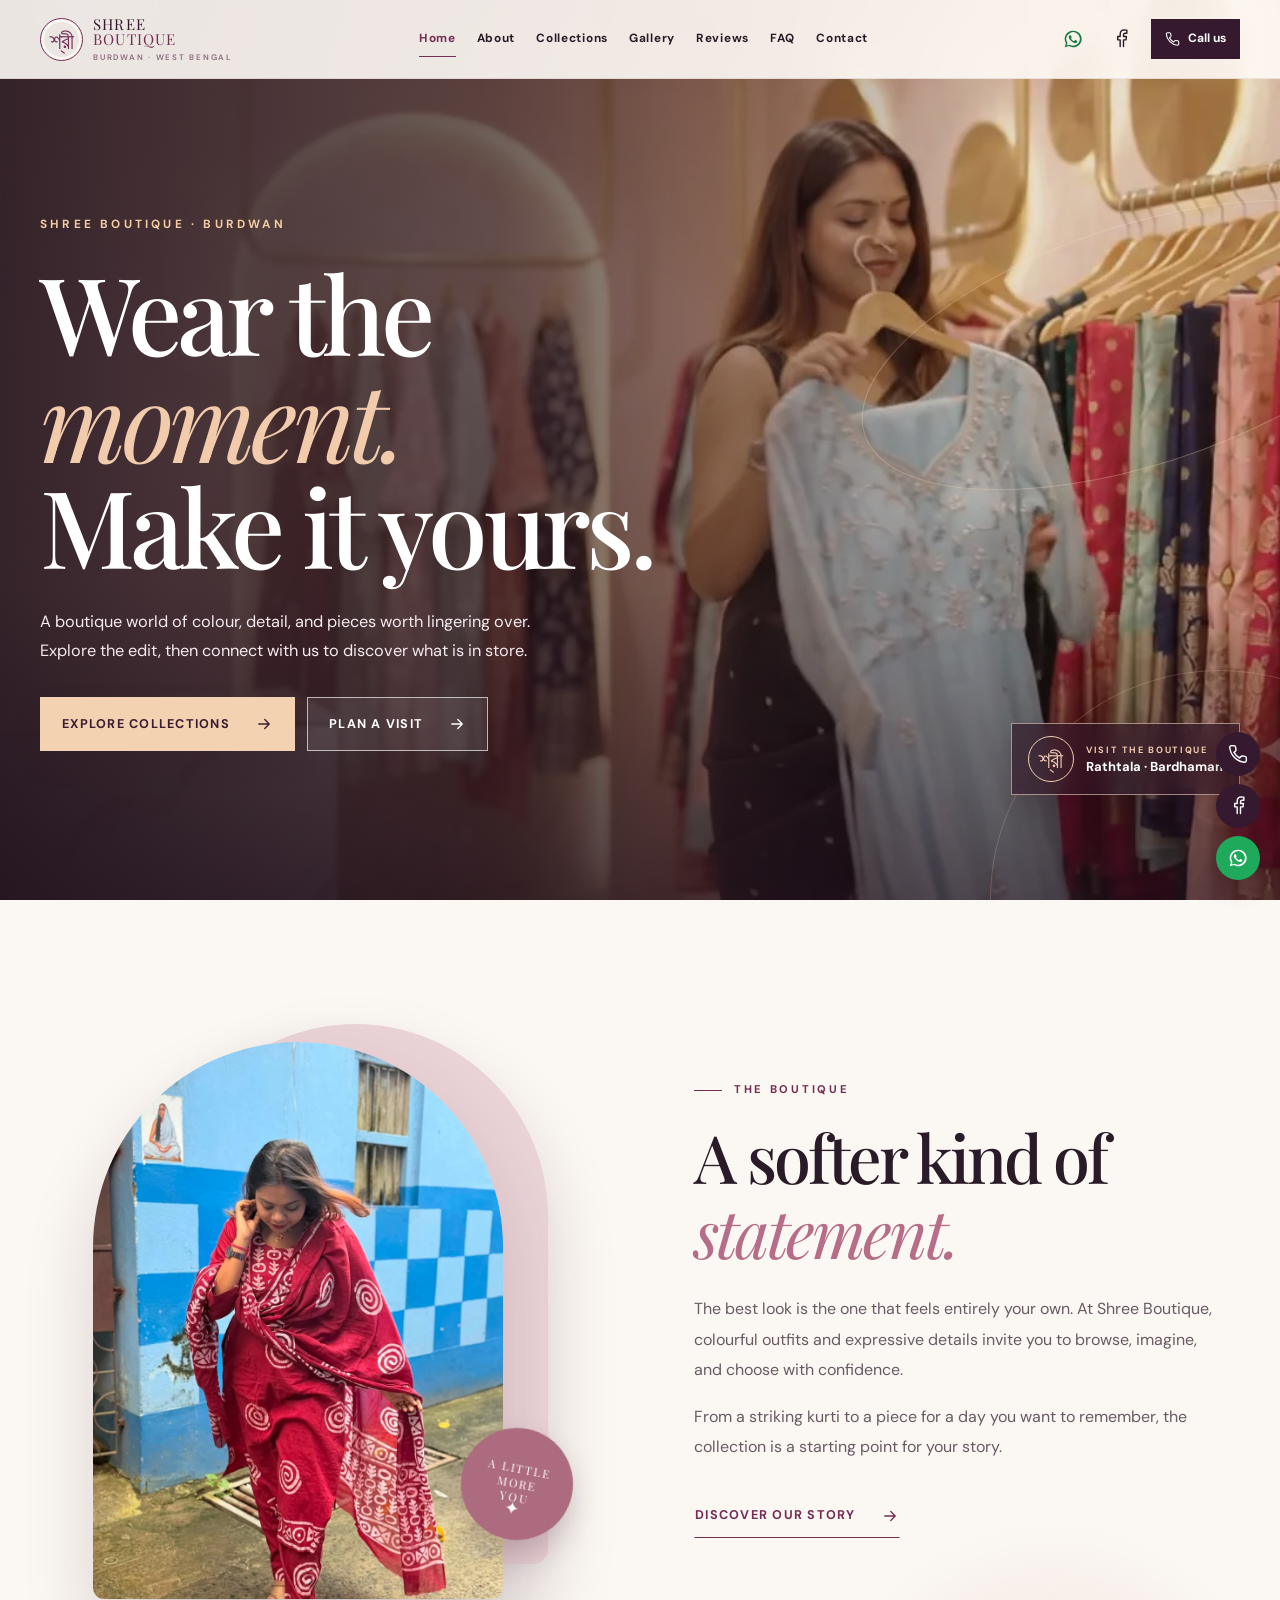
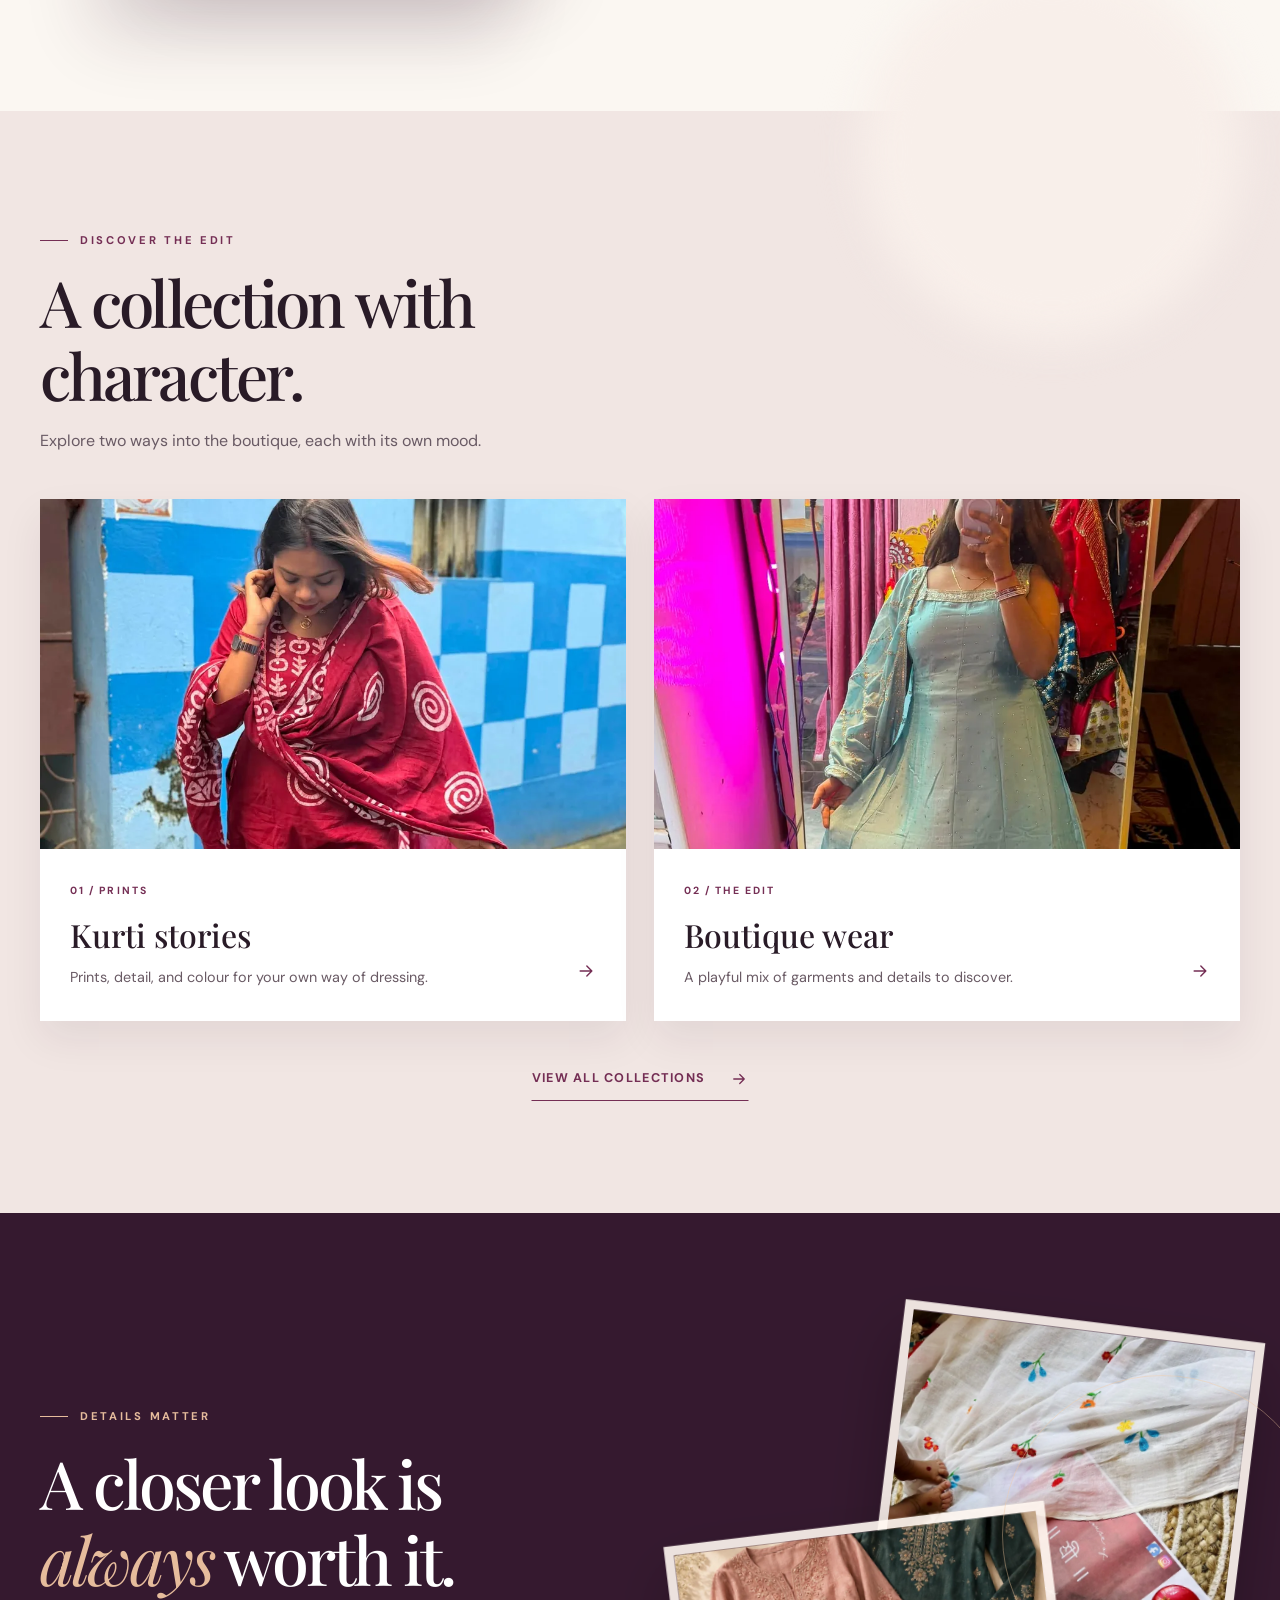
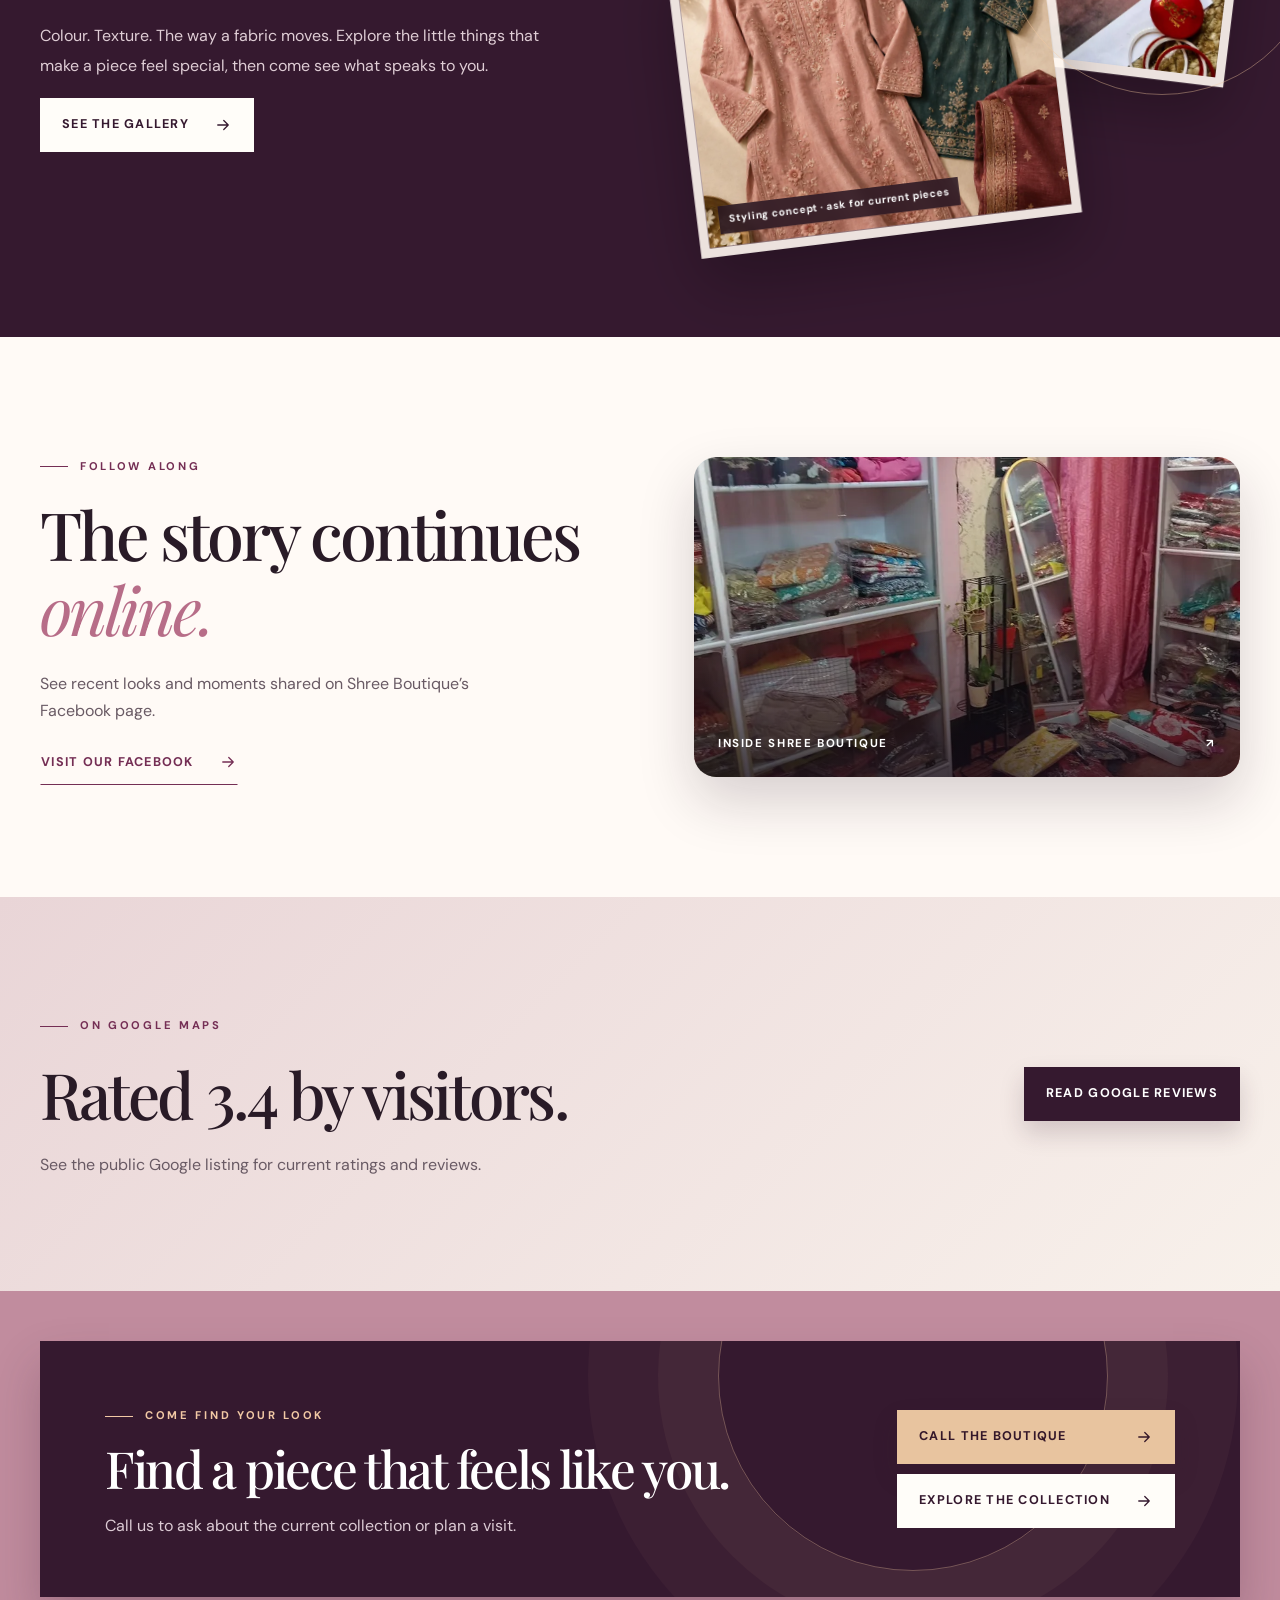
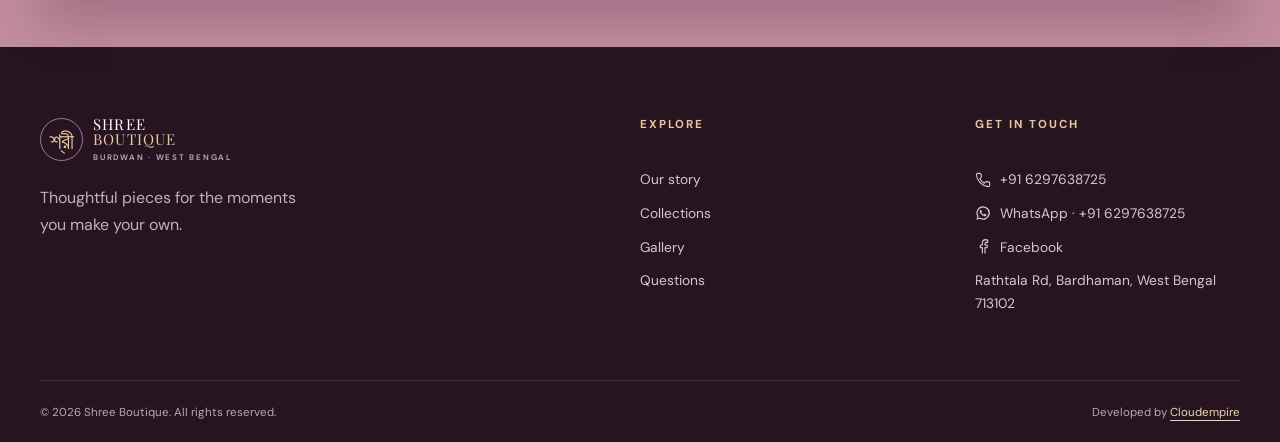
==== commit 48cbf0ee: "Improve iPhone hero video autoplay and fallback" ====
--- a/index.html
+++ b/index.html
@@ -5,7 +5,7 @@
 <nav aria-label="Main navigation" class="desktop-nav"><a aria-current="page" class="active" href="index.html">Home</a><a class="" href="about.html">About</a><a class="" href="collections.html">Collections</a><a class="" href="gallery.html">Gallery</a><a class="" href="testimonials.html">Reviews</a><a class="" href="faq.html">FAQ</a><a class="" href="contact.html">Contact</a></nav>
 <div class="header-actions"><a aria-label="Message Shree Boutique on WhatsApp" class="icon-link whatsapp-link" href="https://wa.me/916297638725" rel="noopener noreferrer" target="_blank"><svg aria-hidden="true" fill="currentColor" viewbox="0 0 24 24"><path d="M12.04 2a9.9 9.9 0 0 0-8.5 15.04L2 22l5.12-1.49A10 10 0 1 0 12.04 2Zm0 18.18a8.2 8.2 0 0 1-4.18-1.14l-.3-.18-3.04.88.9-2.96-.2-.31a8.2 8.2 0 1 1 6.82 3.71Zm4.5-6.14c-.24-.12-1.45-.72-1.68-.8-.23-.09-.4-.12-.57.12-.17.25-.64.8-.79.97-.15.16-.29.18-.54.06-.25-.13-1.04-.39-1.98-1.22-.73-.65-1.22-1.45-1.36-1.7-.15-.25-.01-.38.1-.51l.38-.45c.13-.15.17-.25.25-.42.09-.16.04-.31-.02-.44l-.76-1.82c-.2-.49-.4-.42-.56-.43h-.48c-.17 0-.44.06-.67.3-.23.25-.88.86-.88 2.1s.9 2.43 1.03 2.59c.12.17 1.77 2.7 4.28 3.79.6.26 1.08.42 1.45.54.61.2 1.17.17 1.61.1.49-.07 1.45-.59 1.66-1.16.2-.57.2-1.07.14-1.17-.06-.1-.23-.16-.47-.29Z"></path></svg></a><a aria-label="Shree Boutique on Facebook" class="icon-link" href="https://www.facebook.com/Higbgboutique/" rel="noopener noreferrer" target="_blank"><svg aria-hidden="true" fill="none" stroke="currentColor" stroke-linecap="round" stroke-linejoin="round" stroke-width="1.7" viewbox="0 0 24 24"><path d="M15 21v-8h3l.5-4H15V7c0-1.1.4-2 2-2h2V1.5A23 23 0 0 0 16.1 1C13 1 11 2.9 11 6.5V9H8v4h3v8"></path></svg></a><a class="header-call" href="tel:+916297638725"><svg aria-hidden="true" fill="none" stroke="currentColor" stroke-linecap="round" stroke-linejoin="round" stroke-width="1.7" viewbox="0 0 24 24"><path d="M22 16.9v3a2 2 0 0 1-2.2 2A19.8 19.8 0 0 1 2.1 4.2 2 2 0 0 1 4.1 2h3a2 2 0 0 1 2 1.7l.5 3a2 2 0 0 1-.6 1.8L7.2 10a16 16 0 0 0 6.8 6.8l1.5-1.8a2 2 0 0 1 1.8-.6l3 .5a2 2 0 0 1 1.7 2Z"></path></svg><span>Call us</span></a><button aria-controls="mobile-nav" aria-expanded="false" aria-label="Open menu" class="menu-toggle" type="button"><svg aria-hidden="true" fill="none" stroke="currentColor" stroke-linecap="round" stroke-linejoin="round" stroke-width="1.7" viewbox="0 0 24 24"><path d="M4 7h16M4 12h16M4 17h16"></path></svg></button></div>
 </div><nav aria-label="Mobile navigation" class="mobile-nav" id="mobile-nav"><a aria-current="page" class="active" href="index.html">Home</a><a class="" href="about.html">About</a><a class="" href="collections.html">Collections</a><a class="" href="gallery.html">Gallery</a><a class="" href="testimonials.html">Reviews</a><a class="" href="faq.html">FAQ</a><a class="" href="contact.html">Contact</a><div class="mobile-nav-actions"><a href="tel:+916297638725"><svg aria-hidden="true" fill="none" stroke="currentColor" stroke-linecap="round" stroke-linejoin="round" stroke-width="1.7" viewbox="0 0 24 24"><path d="M22 16.9v3a2 2 0 0 1-2.2 2A19.8 19.8 0 0 1 2.1 4.2 2 2 0 0 1 4.1 2h3a2 2 0 0 1 2 1.7l.5 3a2 2 0 0 1-.6 1.8L7.2 10a16 16 0 0 0 6.8 6.8l1.5-1.8a2 2 0 0 1 1.8-.6l3 .5a2 2 0 0 1 1.7 2Z"></path></svg> Call</a><a href="https://www.facebook.com/Higbgboutique/" rel="noopener noreferrer" target="_blank"><svg aria-hidden="true" fill="none" stroke="currentColor" stroke-linecap="round" stroke-linejoin="round" stroke-width="1.7" viewbox="0 0 24 24"><path d="M15 21v-8h3l.5-4H15V7c0-1.1.4-2 2-2h2V1.5A23 23 0 0 0 16.1 1C13 1 11 2.9 11 6.5V9H8v4h3v8"></path></svg> Facebook</a><a href="https://wa.me/916297638725" rel="noopener noreferrer" target="_blank"><svg aria-hidden="true" fill="currentColor" viewbox="0 0 24 24"><path d="M12.04 2a9.9 9.9 0 0 0-8.5 15.04L2 22l5.12-1.49A10 10 0 1 0 12.04 2Zm0 18.18a8.2 8.2 0 0 1-4.18-1.14l-.3-.18-3.04.88.9-2.96-.2-.31a8.2 8.2 0 1 1 6.82 3.71Zm4.5-6.14c-.24-.12-1.45-.72-1.68-.8-.23-.09-.4-.12-.57.12-.17.25-.64.8-.79.97-.15.16-.29.18-.54.06-.25-.13-1.04-.39-1.98-1.22-.73-.65-1.22-1.45-1.36-1.7-.15-.25-.01-.38.1-.51l.38-.45c.13-.15.17-.25.25-.42.09-.16.04-.31-.02-.44l-.76-1.82c-.2-.49-.4-.42-.56-.43h-.48c-.17 0-.44.06-.67.3-.23.25-.88.86-.88 2.1s.9 2.43 1.03 2.59c.12.17 1.77 2.7 4.28 3.79.6.26 1.08.42 1.45.54.61.2 1.17.17 1.61.1.49-.07 1.45-.59 1.66-1.16.2-.57.2-1.07.14-1.17-.06-.1-.23-.16-.47-.29Z"></path></svg>WhatsApp</a></div></nav></header><main id="main"><div aria-hidden="true" class="intro-screen"><span class="intro-emblem">শ্রী</span><span>SHREE BOUTIQUE</span></div>
-<section class="hero home-hero"><video aria-hidden="true" autoplay="" class="hero-video" loop="" muted="" playsinline="" poster="assets/hero-poster.webp" preload="metadata"><source data-src="assets/boutique-hero.mp4" type="video/mp4"/></video><div aria-hidden="true" class="hero-still"></div><div class="hero-shade"></div><div aria-hidden="true" class="hero-orbit orbit-a"></div><div aria-hidden="true" class="hero-orbit orbit-b"></div><div class="shell hero-content"><div class="hero-text"><span class="hero-kicker">SHREE BOUTIQUE · BURDWAN</span><h1>Wear the <em>moment.</em><br/>Make it yours.</h1><p>A boutique world of colour, detail, and pieces worth lingering over. Explore the edit, then connect with us to discover what is in store.</p><div class="hero-buttons"><a class="button button-primary" href="collections.html"><span>Explore collections</span><svg aria-hidden="true" fill="none" stroke="currentColor" stroke-linecap="round" stroke-linejoin="round" stroke-width="1.7" viewbox="0 0 24 24"><path d="M5 12h14m-6-6 6 6-6 6"></path></svg></a><a class="button button-outline" href="contact.html"><span>Plan a visit</span><svg aria-hidden="true" fill="none" stroke="currentColor" stroke-linecap="round" stroke-linejoin="round" stroke-width="1.7" viewbox="0 0 24 24"><path d="M5 12h14m-6-6 6 6-6 6"></path></svg></a></div></div></div><a class="hero-brand-badge" href="https://maps.app.goo.gl/zmxohSUBoW38o7A67" rel="noopener noreferrer" target="_blank"><span class="badge-emblem">শ্রী</span><span><small>VISIT THE BOUTIQUE</small><strong>Rathtala · Bardhaman</strong></span></a></section>
+<section class="hero home-hero"><video aria-hidden="true" autoplay="" class="hero-video" loop="" muted="" playsinline="" poster="assets/hero-poster.webp" preload="metadata" webkit-playsinline=""><source src="assets/boutique-hero.mp4" type="video/mp4"/></video><button aria-label="Play the hero background video" class="hero-video-play" hidden="" type="button"><svg aria-hidden="true" fill="currentColor" viewbox="0 0 24 24"><path d="M8 5.5a1 1 0 0 1 1.54-.84l9 6.5a1 1 0 0 1 0 1.68l-9 6.5A1 1 0 0 1 8 18.5v-13Z"></path></svg><span>Play video</span></button><div aria-hidden="true" class="hero-still"></div><div class="hero-shade"></div><div aria-hidden="true" class="hero-orbit orbit-a"></div><div aria-hidden="true" class="hero-orbit orbit-b"></div><div class="shell hero-content"><div class="hero-text"><span class="hero-kicker">SHREE BOUTIQUE · BURDWAN</span><h1>Wear the <em>moment.</em><br/>Make it yours.</h1><p>A boutique world of colour, detail, and pieces worth lingering over. Explore the edit, then connect with us to discover what is in store.</p><div class="hero-buttons"><a class="button button-primary" href="collections.html"><span>Explore collections</span><svg aria-hidden="true" fill="none" stroke="currentColor" stroke-linecap="round" stroke-linejoin="round" stroke-width="1.7" viewbox="0 0 24 24"><path d="M5 12h14m-6-6 6 6-6 6"></path></svg></a><a class="button button-outline" href="contact.html"><span>Plan a visit</span><svg aria-hidden="true" fill="none" stroke="currentColor" stroke-linecap="round" stroke-linejoin="round" stroke-width="1.7" viewbox="0 0 24 24"><path d="M5 12h14m-6-6 6 6-6 6"></path></svg></a></div></div></div><a class="hero-brand-badge" href="https://maps.app.goo.gl/zmxohSUBoW38o7A67" rel="noopener noreferrer" target="_blank"><span class="badge-emblem">শ্রী</span><span><small>VISIT THE BOUTIQUE</small><strong>Rathtala · Bardhaman</strong></span></a></section>
 <section class="intro-section section-pad" id="discover"><div class="shell intro-grid"><div class="intro-visual reveal"><div class="arch-back"></div><img alt="Woman wearing a crimson printed kurti set" class="portrait-image" decoding="async" loading="lazy" sizes="(max-width: 700px) 100vw, 50vw" src="assets/look-crimson.webp" srcset="assets/look-crimson-480.webp 480w, assets/look-crimson.webp 960w"/><div class="float-stamp">A LITTLE<br/>MORE<br/>YOU <b>✦</b></div></div><div class="intro-copy"><span class="eyebrow"><span class="eyebrow-line"></span>THE BOUTIQUE</span><h2 class="reveal">A softer kind of <em>statement.</em></h2><p class="reveal">The best look is the one that feels entirely your own. At Shree Boutique, colourful outfits and expressive details invite you to browse, imagine, and choose with confidence.</p><p class="reveal">From a striking kurti to a piece for a day you want to remember, the collection is a starting point for your story.</p><div class="reveal"><a class="button button-text" href="about.html"><span>Discover our story</span><svg aria-hidden="true" fill="none" stroke="currentColor" stroke-linecap="round" stroke-linejoin="round" stroke-width="1.7" viewbox="0 0 24 24"><path d="M5 12h14m-6-6 6 6-6 6"></path></svg></a></div></div></div></section>
 <section class="collections-preview section-pad"><div class="shell"><div class="section-intro reveal"><span class="eyebrow"><span class="eyebrow-line"></span>DISCOVER THE EDIT</span><h2>A collection with character.</h2><p>Explore two ways into the boutique, each with its own mood.</p></div><div class="card-grid"><a class="collection-card tilt-card reveal" href="kurtis.html"><div class="card-image"><img alt="Crimson printed kurti set worn outdoors" class="" decoding="async" loading="lazy" sizes="(max-width: 700px) 100vw, 50vw" src="assets/look-crimson.webp" srcset="assets/look-crimson-480.webp 480w, assets/look-crimson.webp 960w"/><span class="card-shine"></span></div><div class="card-content"><span>01 / PRINTS</span><h3>Kurti stories</h3><p>Prints, detail, and colour for your own way of dressing.</p><i><svg aria-hidden="true" fill="none" stroke="currentColor" stroke-linecap="round" stroke-linejoin="round" stroke-width="1.7" viewbox="0 0 24 24"><path d="M5 12h14m-6-6 6 6-6 6"></path></svg></i></div></a><a class="collection-card tilt-card reveal" href="boutique-wear.html"><div class="card-image"><img alt="Light blue embroidered boutique dress" class="" decoding="async" loading="lazy" sizes="(max-width: 700px) 100vw, 50vw" src="assets/look-aqua.webp" srcset="assets/look-aqua-480.webp 480w, assets/look-aqua.webp 960w"/><span class="card-shine"></span></div><div class="card-content"><span>02 / THE EDIT</span><h3>Boutique wear</h3><p>A playful mix of garments and details to discover.</p><i><svg aria-hidden="true" fill="none" stroke="currentColor" stroke-linecap="round" stroke-linejoin="round" stroke-width="1.7" viewbox="0 0 24 24"><path d="M5 12h14m-6-6 6 6-6 6"></path></svg></i></div></a></div><div class="section-link reveal"><a class="button button-text" href="collections.html"><span>View all collections</span><svg aria-hidden="true" fill="none" stroke="currentColor" stroke-linecap="round" stroke-linejoin="round" stroke-width="1.7" viewbox="0 0 24 24"><path d="M5 12h14m-6-6 6 6-6 6"></path></svg></a></div></div></section>
 <section class="feature-section section-pad"><div class="shell feature-grid"><div class="feature-copy"><span class="eyebrow"><span class="eyebrow-line"></span>DETAILS MATTER</span><h2 class="reveal">A closer look is <em>always</em> worth it.</h2><p class="reveal">Colour. Texture. The way a fabric moves. Explore the little things that make a piece feel special, then come see what speaks to you.</p><div class="reveal"><a class="button button-light" href="gallery.html"><span>See the gallery</span><svg aria-hidden="true" fill="none" stroke="currentColor" stroke-linecap="round" stroke-linejoin="round" stroke-width="1.7" viewbox="0 0 24 24"><path d="M5 12h14m-6-6 6 6-6 6"></path></svg></a></div></div><div class="feature-visual reveal"><div class="feature-frame frame-one"><img alt="Colourful floral embroidery on a white fabric beside a Shree Boutique card" class="" decoding="async" loading="lazy" sizes="(max-width: 700px) 100vw, 50vw" src="assets/embroidered-fabric.webp" srcset="assets/embroidered-fabric-480.webp 480w, assets/embroidered-fabric.webp 960w"/></div><div class="feature-frame frame-two"><img alt="Editorial illustration of pink and teal embroidered kurtis; not current stock" class="" decoding="async" loading="lazy" sizes="(max-width: 700px) 100vw, 50vw" src="assets/editorial-kurtis.webp" srcset="assets/editorial-kurtis-480.webp 480w, assets/editorial-kurtis.webp 960w"/><span class="editorial-tag">Styling concept · ask for current pieces</span></div><span aria-hidden="true" class="feature-ring"></span></div></div></section>
--- a/styles.css
+++ b/styles.css
@@ -24,3 +24,11 @@
 @media(max-width:700px){.proof-photo{min-height:260px;transform:none}}
 
 .editorial-tag{position:absolute;z-index:3;left:12px;bottom:12px;max-width:calc(100% - 24px);padding:7px 10px;background:rgba(35,18,31,.82);color:white;font-size:.61rem;font-weight:700;letter-spacing:.06em;line-height:1.3;backdrop-filter:blur(6px)}
+.hero-video-play{position:absolute;z-index:5;left:max(32px,calc((100vw - 1200px)/2));bottom:18px;display:inline-flex;align-items:center;justify-content:center;gap:9px;min-height:44px;padding:9px 14px;border:1px solid rgba(255,255,255,.65);background:rgba(42,21,37,.82);color:#fff;font-size:.72rem;font-weight:700;letter-spacing:.07em;backdrop-filter:blur(10px);box-shadow:0 8px 24px rgba(24,10,22,.25);transition:transform .25s,background .25s}
+.hero-video-play:hover{transform:translateY(-3px);background:var(--plum)}
+.hero-video-play svg{width:18px;height:18px}
+.hero-video-play[hidden]{display:none}
+@media(max-width:700px){.hero-video-play{left:18px;bottom:18px}}
+@media(prefers-reduced-motion:reduce){.hero-video-play{display:none!important}}
+.home-hero.video-unavailable .hero-video{display:none}
+.home-hero.video-unavailable .hero-still{display:block}
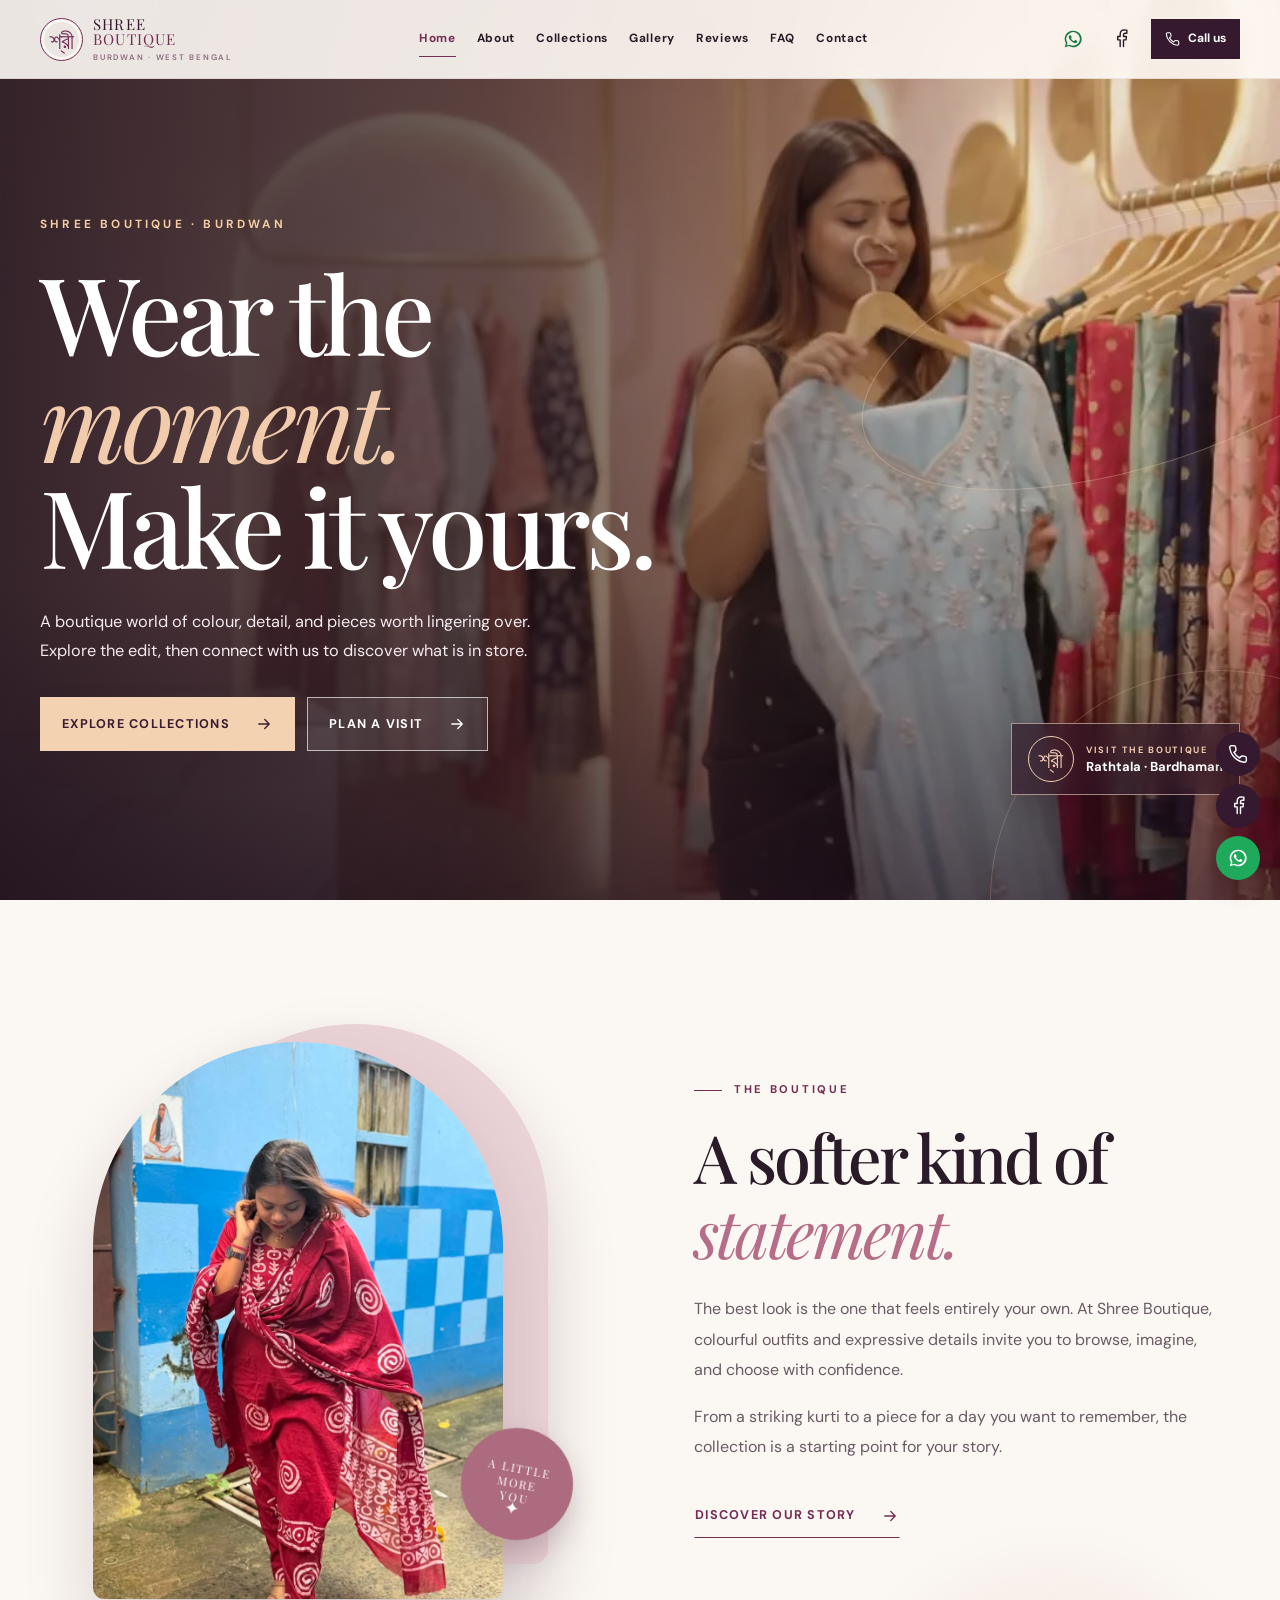
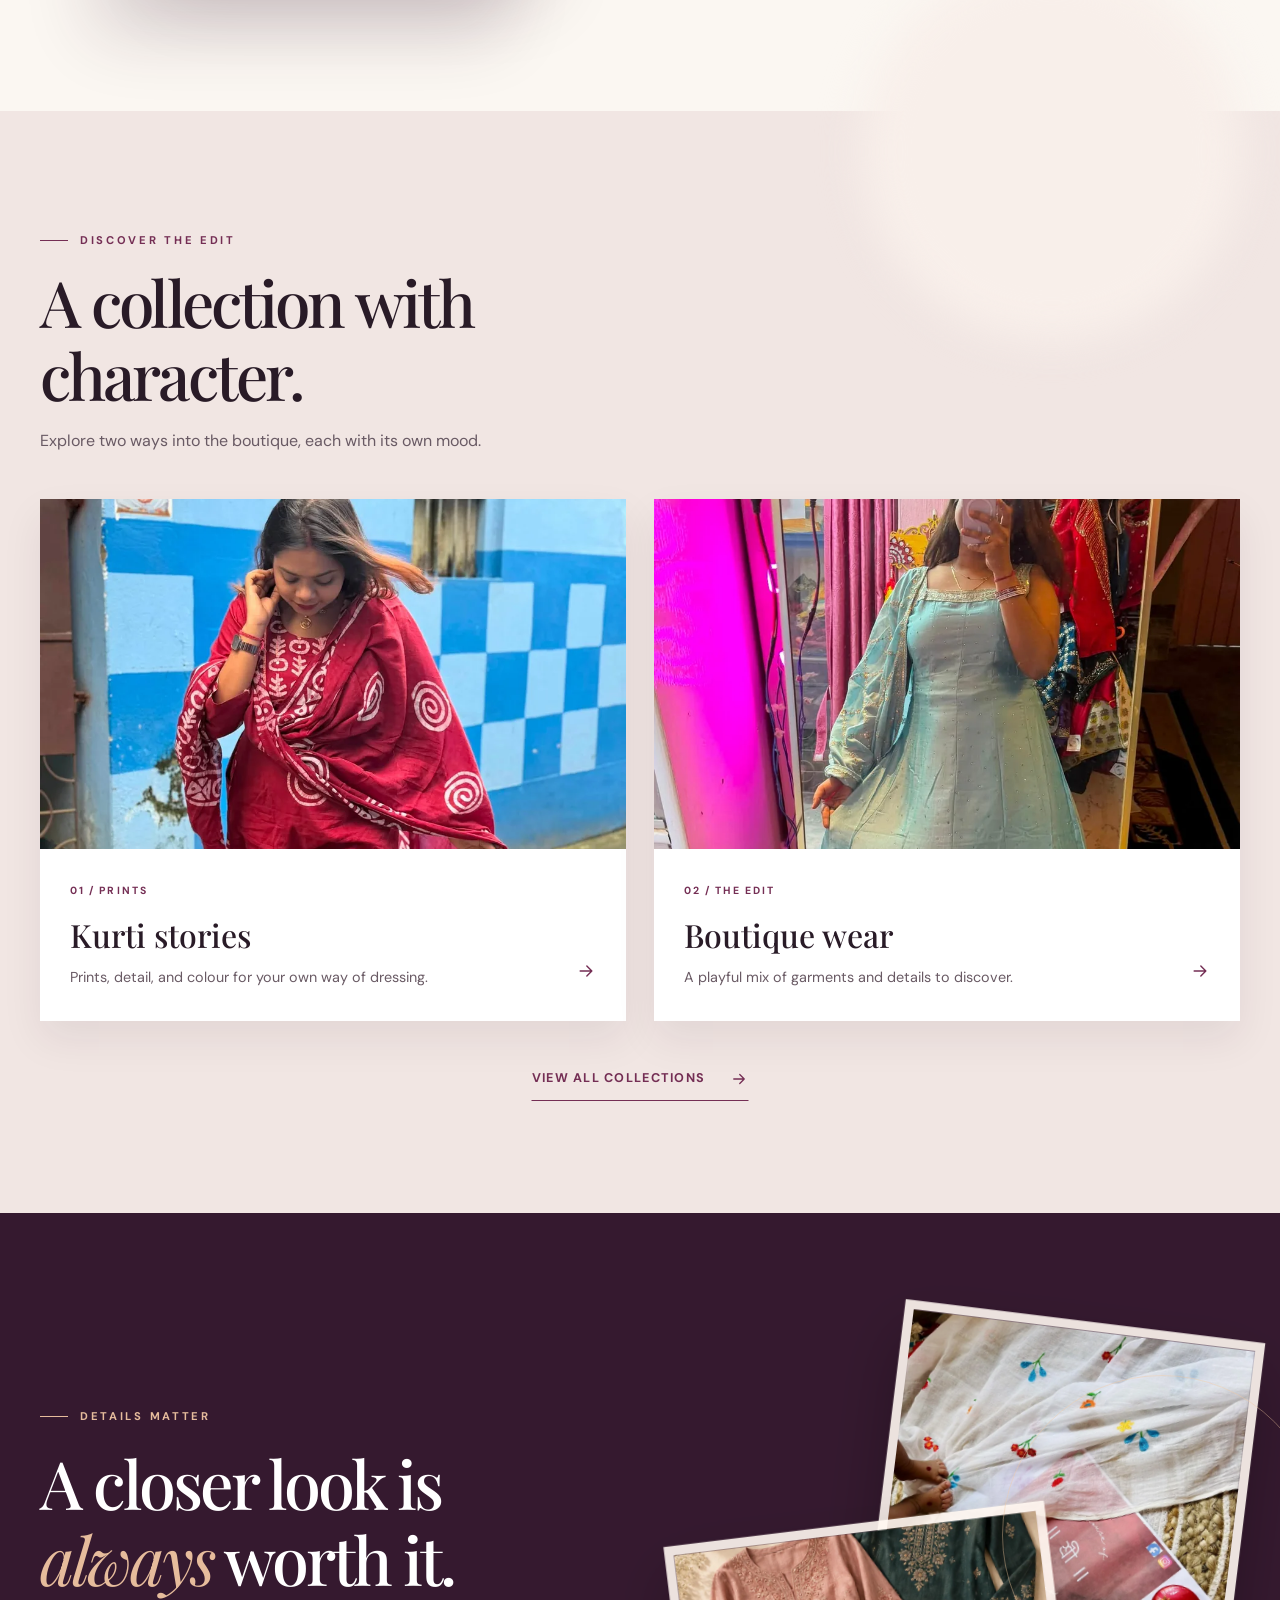
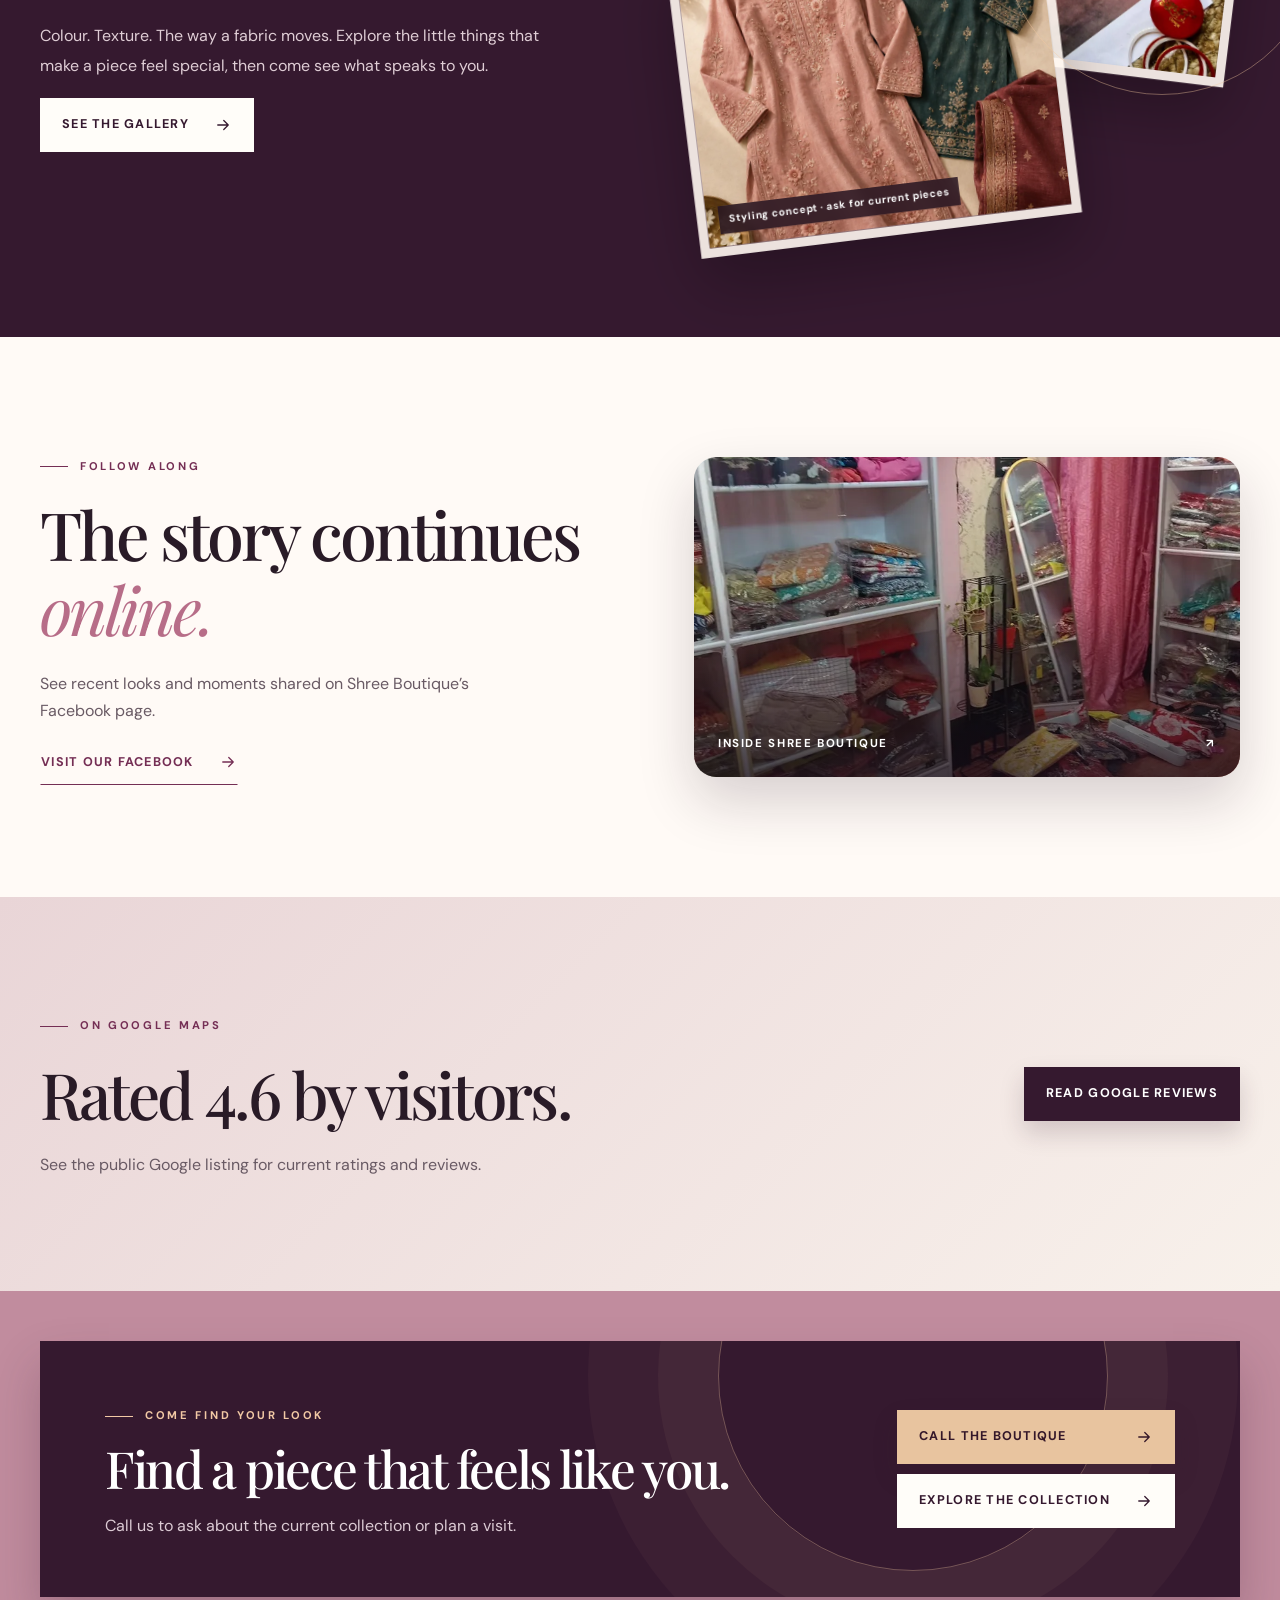
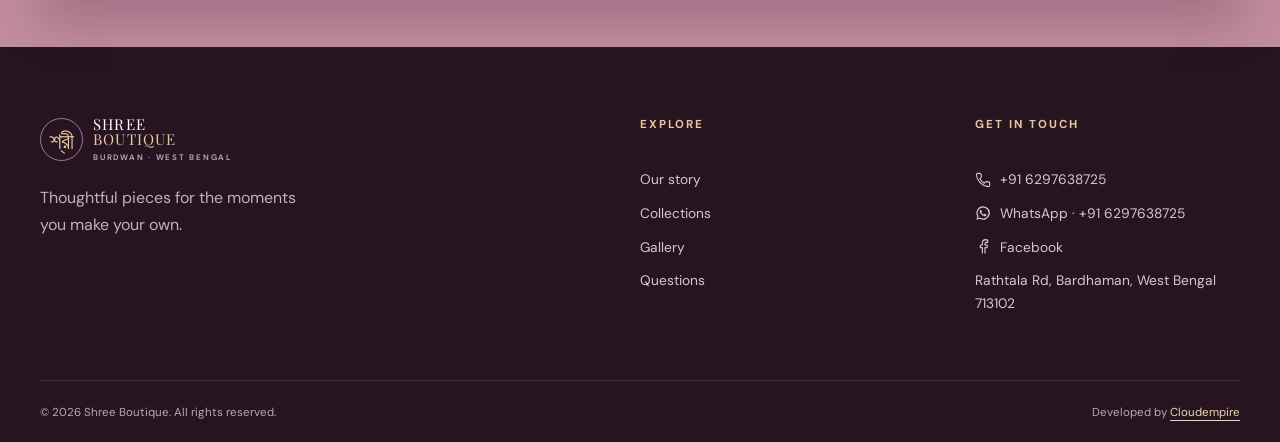
==== commit 690ffdd5: "Refresh cached hero assets on iPhone" ====
--- a/index.html
+++ b/index.html
@@ -1,6 +1,6 @@
 <!DOCTYPE html>
 
-<html lang="en"><head><meta charset="utf-8"/><meta content="width=device-width,initial-scale=1" name="viewport"/><meta content="#2a1525" name="theme-color"/><title>Shree Boutique | Kurtis &amp; Boutique Fashion in Bardhaman</title><meta content="Discover Shree Boutique on Rathtala Road in Bardhaman: kurti looks, colourful boutique wear, real collection moments, and easy ways to get in touch." name="description"/><link href="https://cloudempiretech.github.io/ShreeBoutique/index.html" rel="canonical"/><meta content="website" property="og:type"/><meta content="Shree Boutique | Kurtis &amp; Boutique Fashion in Bardhaman" property="og:title"/><meta content="Discover Shree Boutique on Rathtala Road in Bardhaman: kurti looks, colourful boutique wear, real collection moments, and easy ways to get in touch." property="og:description"/><meta content="https://cloudempiretech.github.io/ShreeBoutique/index.html" property="og:url"/><meta content="https://cloudempiretech.github.io/ShreeBoutique/assets/hero-poster.webp" property="og:image"/><meta content="summary_large_image" name="twitter:card"/><link href="assets/favicon.svg" rel="icon" type="image/svg+xml"/><link href="https://fonts.googleapis.com" rel="preconnect"/><link crossorigin="" href="https://fonts.gstatic.com" rel="preconnect"/><link href="https://fonts.googleapis.com/css2?family=DM+Sans:wght@400;500;600;700&amp;family=Playfair+Display:ital,wght@0,400;0,500;0,600;1,400;1,500&amp;display=swap" rel="stylesheet"/><link href="styles.css" rel="stylesheet"/><script type="application/ld+json">{"@context": "https://schema.org", "@type": "ClothingStore", "name": "Shree Boutique", "url": "https://cloudempiretech.github.io/ShreeBoutique/", "image": "https://cloudempiretech.github.io/ShreeBoutique/assets/hero-poster.webp", "telephone": "+916297638725", "areaServed": {"@type": "City", "name": "Bardhaman"}, "sameAs": ["https://www.facebook.com/Higbgboutique/"], "address": {"@type": "PostalAddress", "streetAddress": "Rathtala Rd", "addressLocality": "Bardhaman", "addressRegion": "West Bengal", "postalCode": "713102", "addressCountry": "IN"}, "hasMap": "https://maps.app.goo.gl/zmxohSUBoW38o7A67"}</script><script defer="" src="script.js"></script></head><body data-page="index"><a class="skip-link" href="#main">Skip to content</a><header class="site-header" id="top"><div class="nav-wrap shell">
+<html lang="en"><head><meta charset="utf-8"/><meta content="width=device-width,initial-scale=1" name="viewport"/><meta content="#2a1525" name="theme-color"/><title>Shree Boutique | Kurtis &amp; Boutique Fashion in Bardhaman</title><meta content="Discover Shree Boutique on Rathtala Road in Bardhaman: kurti looks, colourful boutique wear, real collection moments, and easy ways to get in touch." name="description"/><link href="https://cloudempiretech.github.io/ShreeBoutique/index.html" rel="canonical"/><meta content="website" property="og:type"/><meta content="Shree Boutique | Kurtis &amp; Boutique Fashion in Bardhaman" property="og:title"/><meta content="Discover Shree Boutique on Rathtala Road in Bardhaman: kurti looks, colourful boutique wear, real collection moments, and easy ways to get in touch." property="og:description"/><meta content="https://cloudempiretech.github.io/ShreeBoutique/index.html" property="og:url"/><meta content="https://cloudempiretech.github.io/ShreeBoutique/assets/hero-poster.webp" property="og:image"/><meta content="summary_large_image" name="twitter:card"/><link href="assets/favicon.svg" rel="icon" type="image/svg+xml"/><link href="https://fonts.googleapis.com" rel="preconnect"/><link crossorigin="" href="https://fonts.gstatic.com" rel="preconnect"/><link href="https://fonts.googleapis.com/css2?family=DM+Sans:wght@400;500;600;700&amp;family=Playfair+Display:ital,wght@0,400;0,500;0,600;1,400;1,500&amp;display=swap" rel="stylesheet"/><link href="styles.css?v=iphone-hero-1" rel="stylesheet"/><script type="application/ld+json">{"@context": "https://schema.org", "@type": "ClothingStore", "name": "Shree Boutique", "url": "https://cloudempiretech.github.io/ShreeBoutique/", "image": "https://cloudempiretech.github.io/ShreeBoutique/assets/hero-poster.webp", "telephone": "+916297638725", "areaServed": {"@type": "City", "name": "Bardhaman"}, "sameAs": ["https://www.facebook.com/Higbgboutique/"], "address": {"@type": "PostalAddress", "streetAddress": "Rathtala Rd", "addressLocality": "Bardhaman", "addressRegion": "West Bengal", "postalCode": "713102", "addressCountry": "IN"}, "hasMap": "https://maps.app.goo.gl/zmxohSUBoW38o7A67"}</script><script defer="" src="script.js?v=iphone-hero-1"></script></head><body data-page="index"><a class="skip-link" href="#main">Skip to content</a><header class="site-header" id="top"><div class="nav-wrap shell">
 <a aria-label="Shree Boutique home" class="brand" href="index.html"><span class="brand-mark">শ্রী</span><span class="brand-type">SHREE <em>BOUTIQUE</em><small>BURDWAN · WEST BENGAL</small></span></a>
 <nav aria-label="Main navigation" class="desktop-nav"><a aria-current="page" class="active" href="index.html">Home</a><a class="" href="about.html">About</a><a class="" href="collections.html">Collections</a><a class="" href="gallery.html">Gallery</a><a class="" href="testimonials.html">Reviews</a><a class="" href="faq.html">FAQ</a><a class="" href="contact.html">Contact</a></nav>
 <div class="header-actions"><a aria-label="Message Shree Boutique on WhatsApp" class="icon-link whatsapp-link" href="https://wa.me/916297638725" rel="noopener noreferrer" target="_blank"><svg aria-hidden="true" fill="currentColor" viewbox="0 0 24 24"><path d="M12.04 2a9.9 9.9 0 0 0-8.5 15.04L2 22l5.12-1.49A10 10 0 1 0 12.04 2Zm0 18.18a8.2 8.2 0 0 1-4.18-1.14l-.3-.18-3.04.88.9-2.96-.2-.31a8.2 8.2 0 1 1 6.82 3.71Zm4.5-6.14c-.24-.12-1.45-.72-1.68-.8-.23-.09-.4-.12-.57.12-.17.25-.64.8-.79.97-.15.16-.29.18-.54.06-.25-.13-1.04-.39-1.98-1.22-.73-.65-1.22-1.45-1.36-1.7-.15-.25-.01-.38.1-.51l.38-.45c.13-.15.17-.25.25-.42.09-.16.04-.31-.02-.44l-.76-1.82c-.2-.49-.4-.42-.56-.43h-.48c-.17 0-.44.06-.67.3-.23.25-.88.86-.88 2.1s.9 2.43 1.03 2.59c.12.17 1.77 2.7 4.28 3.79.6.26 1.08.42 1.45.54.61.2 1.17.17 1.61.1.49-.07 1.45-.59 1.66-1.16.2-.57.2-1.07.14-1.17-.06-.1-.23-.16-.47-.29Z"></path></svg></a><a aria-label="Shree Boutique on Facebook" class="icon-link" href="https://www.facebook.com/Higbgboutique/" rel="noopener noreferrer" target="_blank"><svg aria-hidden="true" fill="none" stroke="currentColor" stroke-linecap="round" stroke-linejoin="round" stroke-width="1.7" viewbox="0 0 24 24"><path d="M15 21v-8h3l.5-4H15V7c0-1.1.4-2 2-2h2V1.5A23 23 0 0 0 16.1 1C13 1 11 2.9 11 6.5V9H8v4h3v8"></path></svg></a><a class="header-call" href="tel:+916297638725"><svg aria-hidden="true" fill="none" stroke="currentColor" stroke-linecap="round" stroke-linejoin="round" stroke-width="1.7" viewbox="0 0 24 24"><path d="M22 16.9v3a2 2 0 0 1-2.2 2A19.8 19.8 0 0 1 2.1 4.2 2 2 0 0 1 4.1 2h3a2 2 0 0 1 2 1.7l.5 3a2 2 0 0 1-.6 1.8L7.2 10a16 16 0 0 0 6.8 6.8l1.5-1.8a2 2 0 0 1 1.8-.6l3 .5a2 2 0 0 1 1.7 2Z"></path></svg><span>Call us</span></a><button aria-controls="mobile-nav" aria-expanded="false" aria-label="Open menu" class="menu-toggle" type="button"><svg aria-hidden="true" fill="none" stroke="currentColor" stroke-linecap="round" stroke-linejoin="round" stroke-width="1.7" viewbox="0 0 24 24"><path d="M4 7h16M4 12h16M4 17h16"></path></svg></button></div>
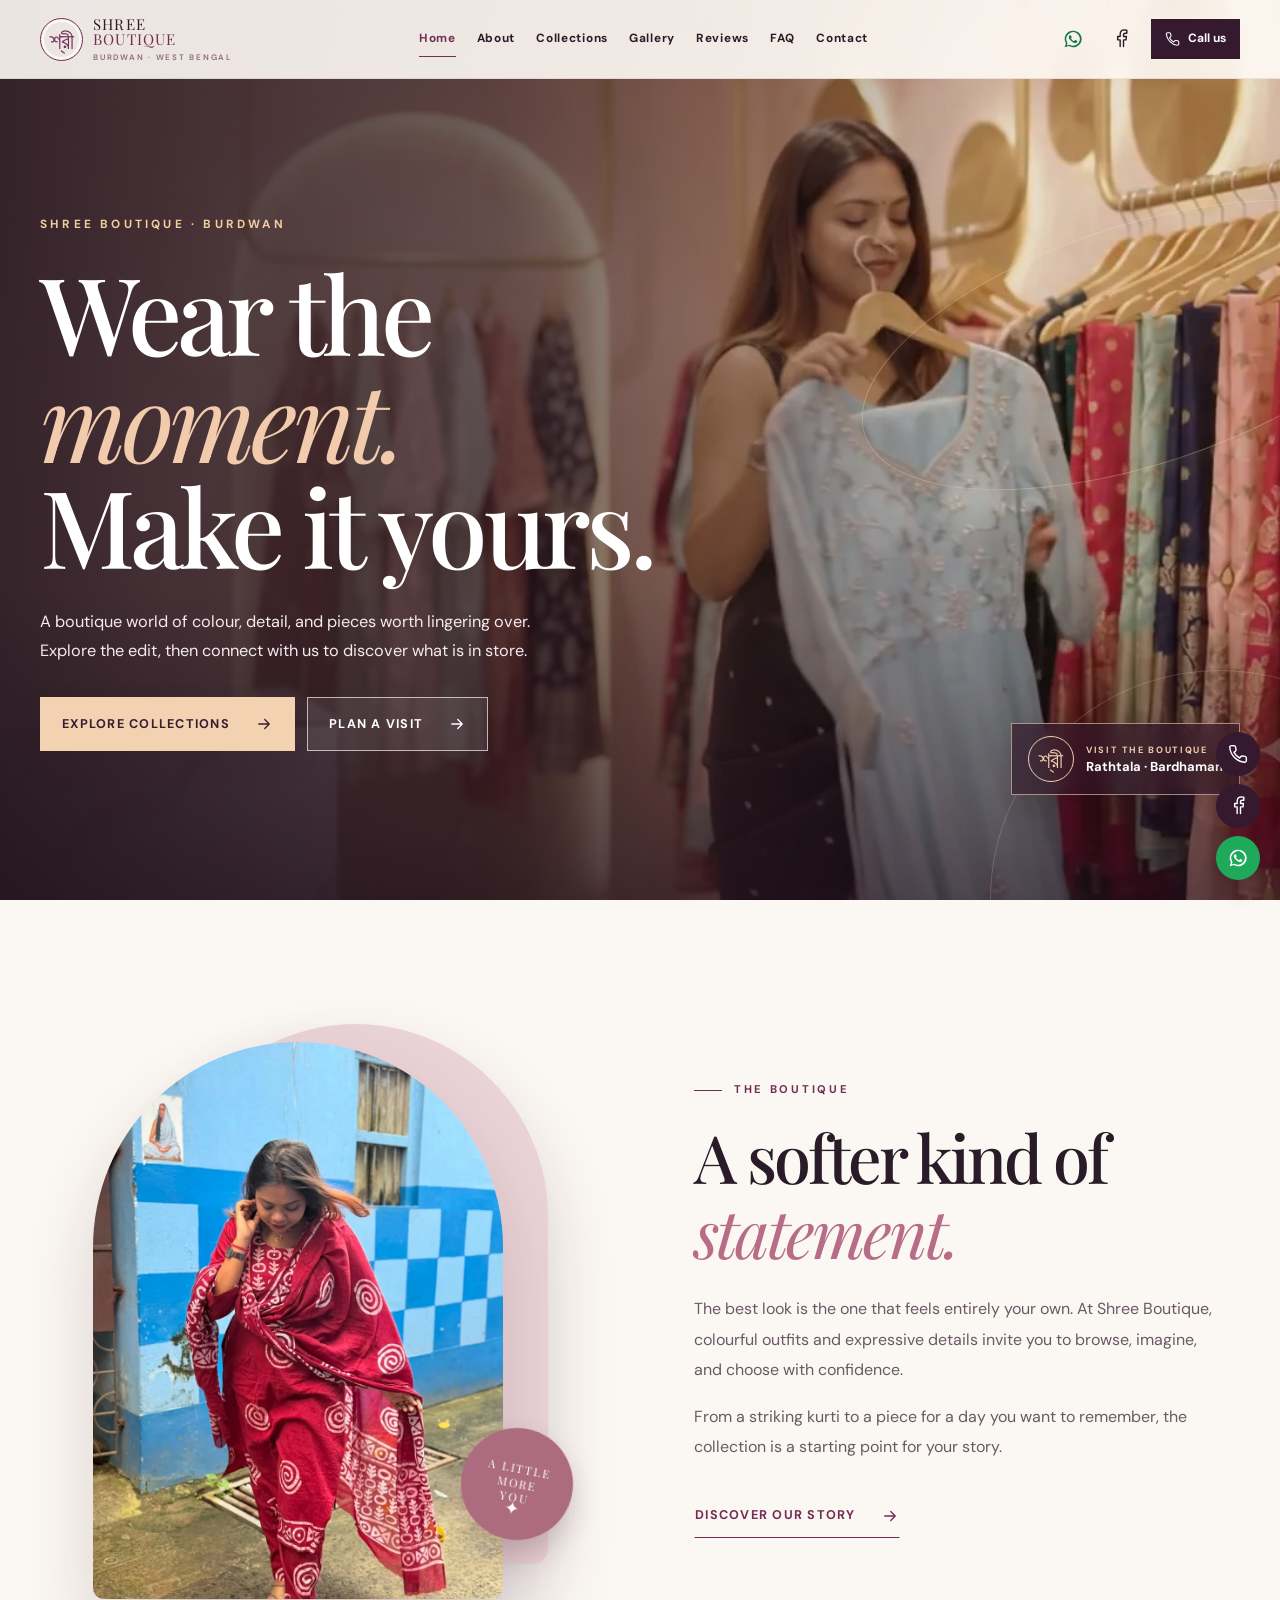
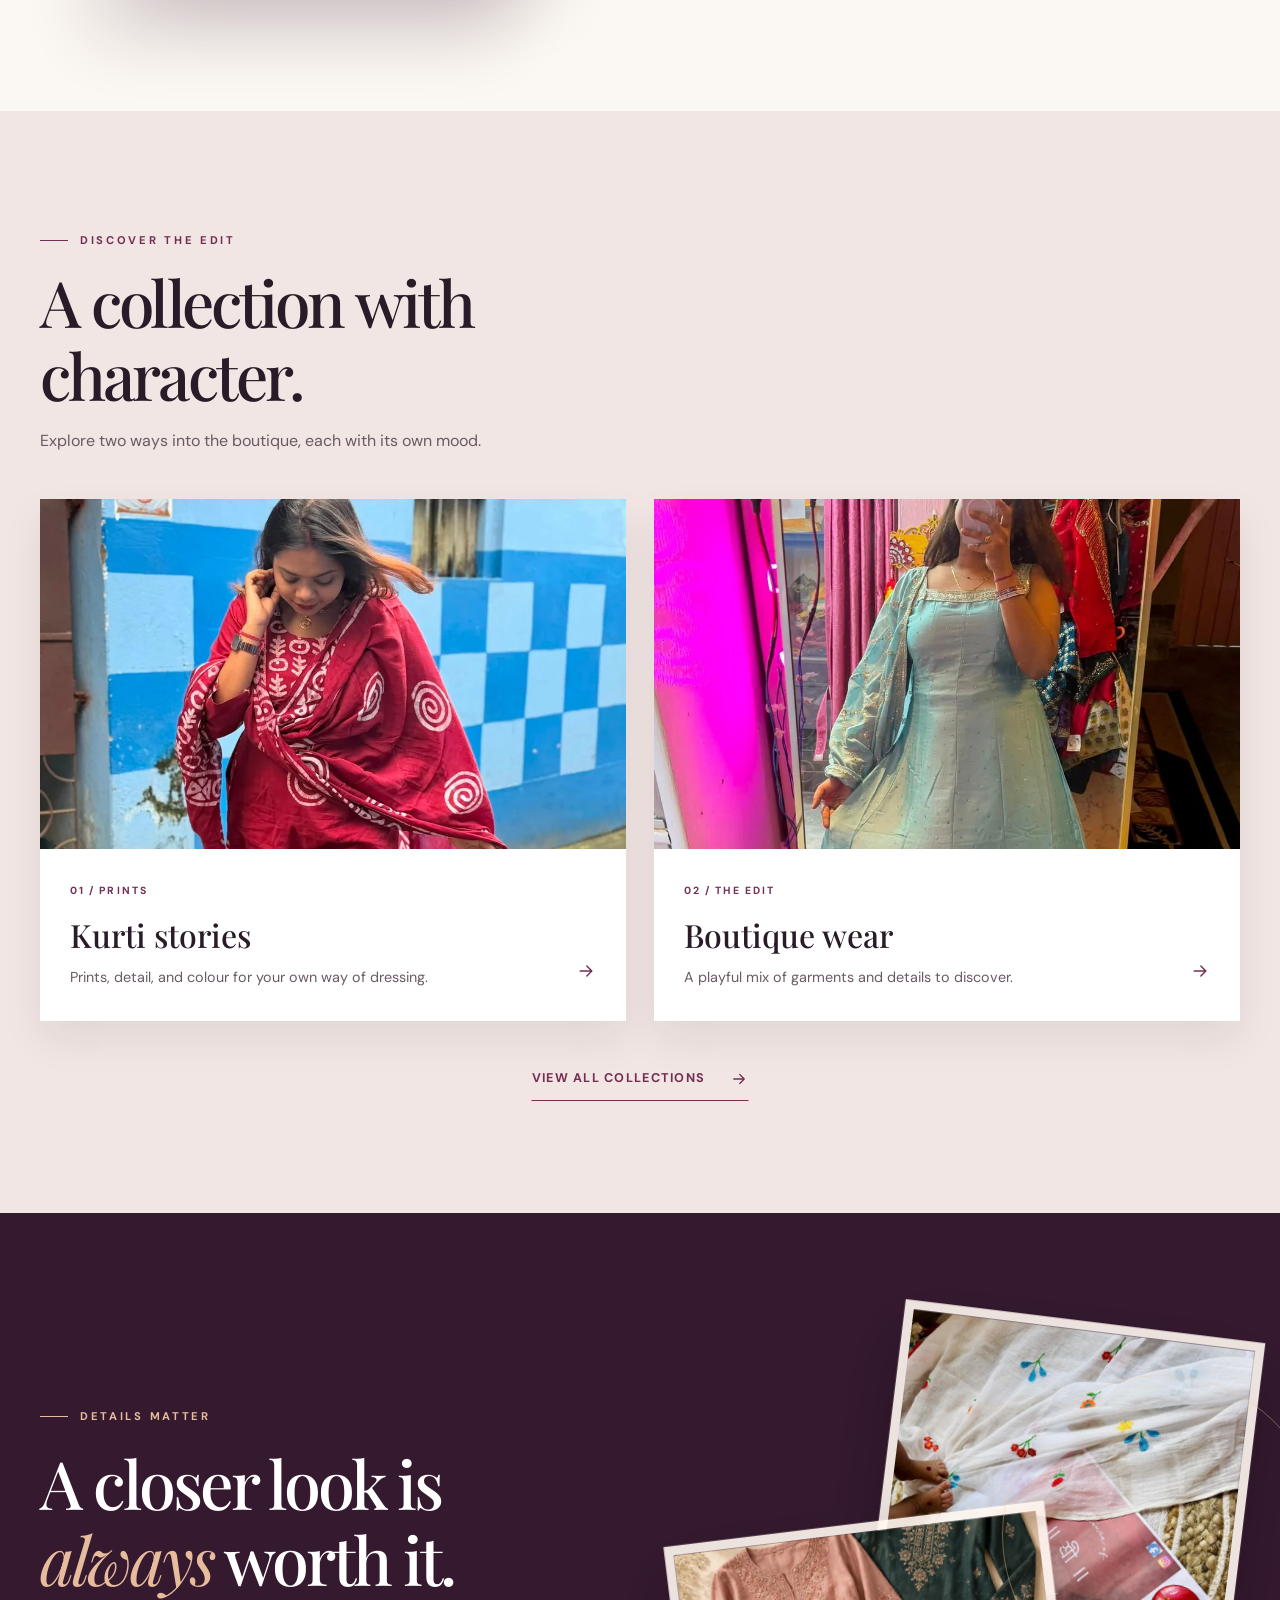
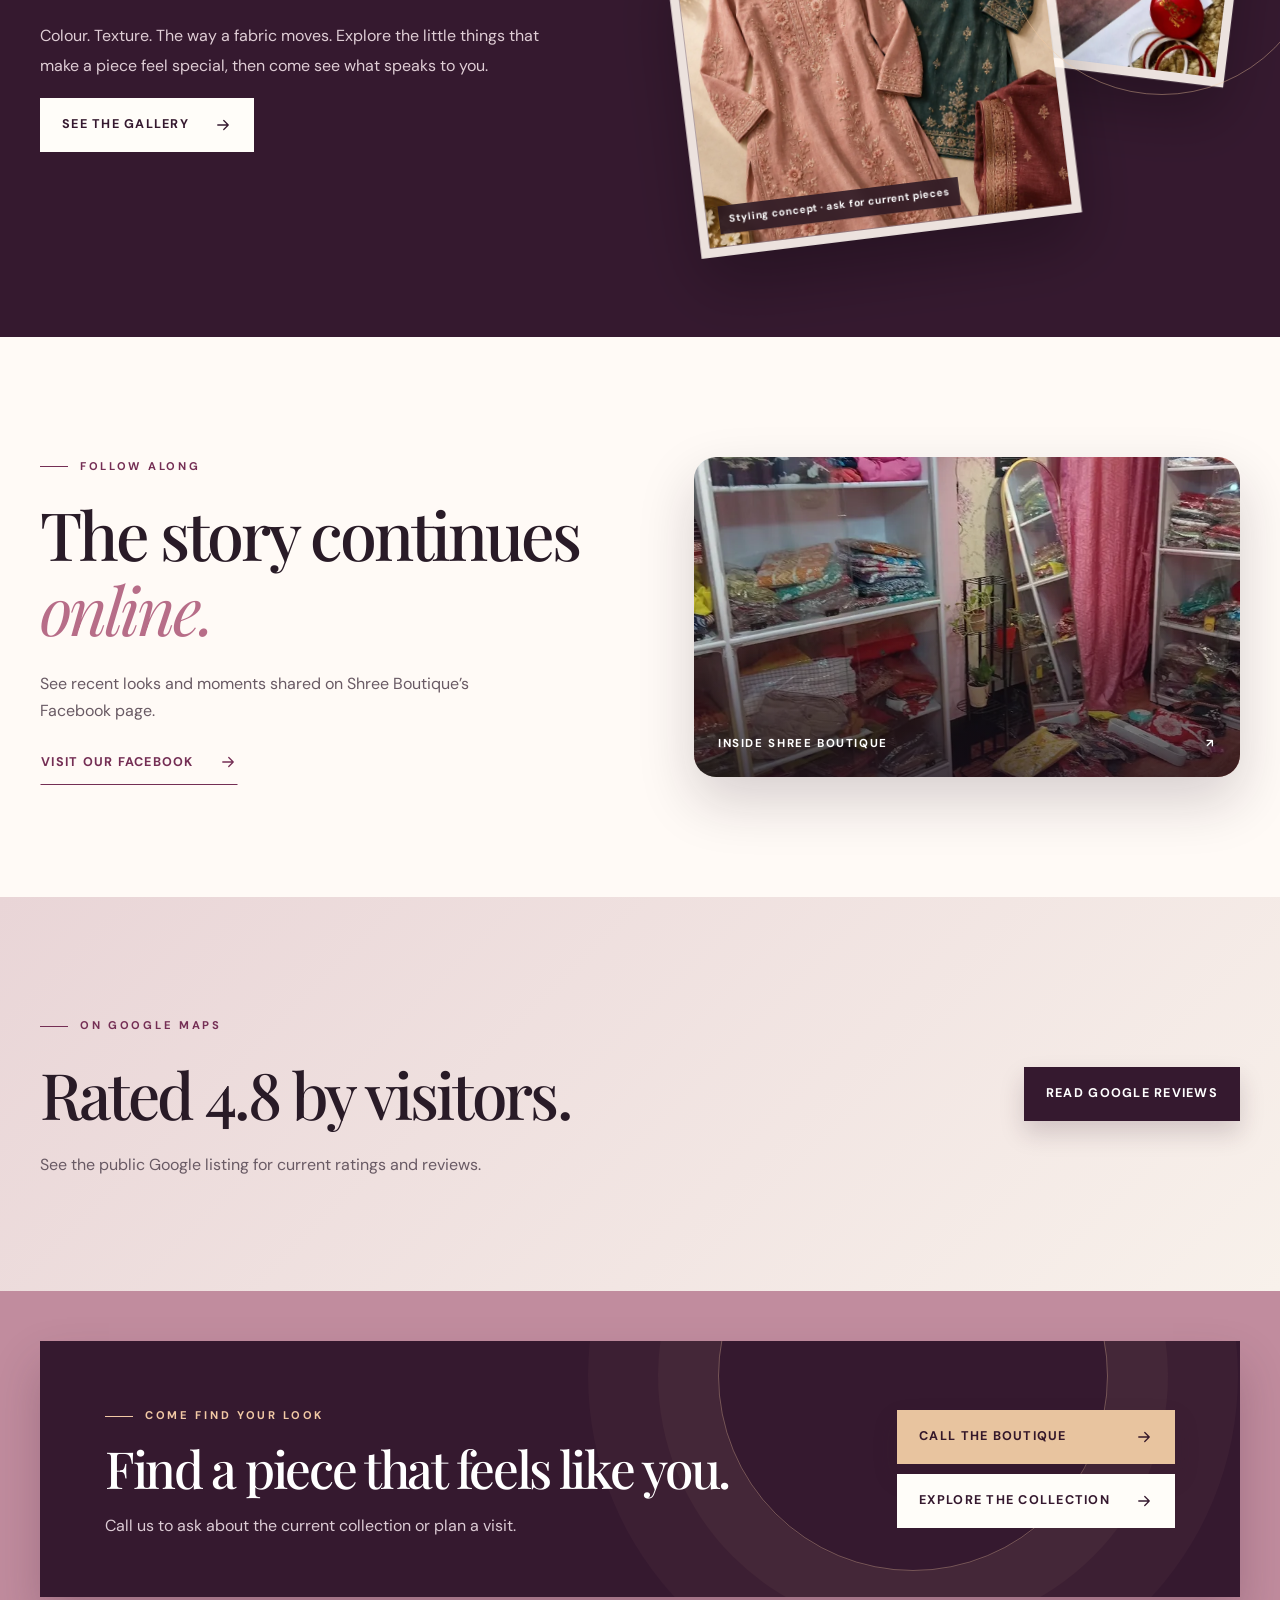
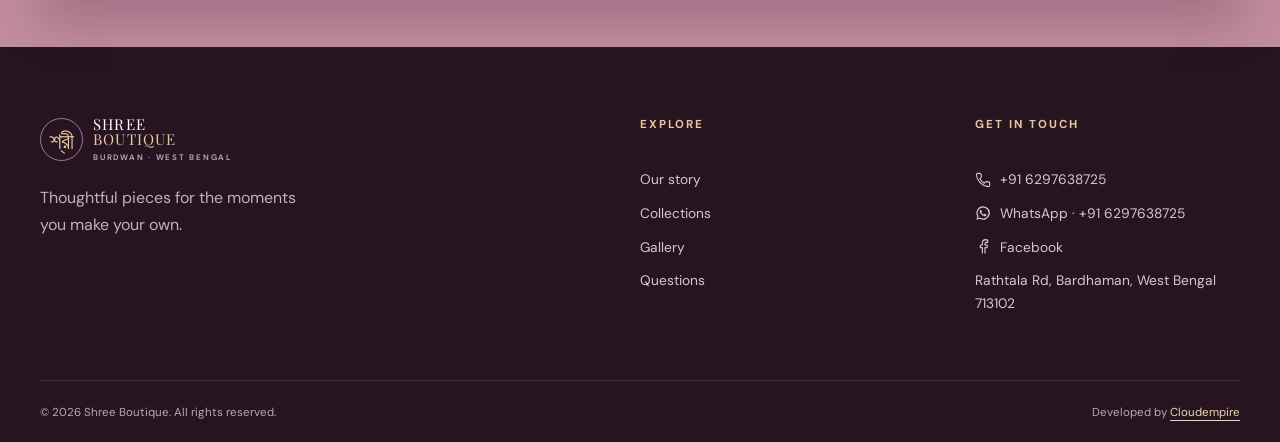
==== commit 6dcfb0d3: "Remove blurred collections decoration" ====
--- a/index.html
+++ b/index.html
@@ -1,6 +1,6 @@
 <!DOCTYPE html>
 
-<html lang="en"><head><meta charset="utf-8"/><meta content="width=device-width,initial-scale=1" name="viewport"/><meta content="#2a1525" name="theme-color"/><title>Shree Boutique | Kurtis &amp; Boutique Fashion in Bardhaman</title><meta content="Discover Shree Boutique on Rathtala Road in Bardhaman: kurti looks, colourful boutique wear, real collection moments, and easy ways to get in touch." name="description"/><link href="https://cloudempiretech.github.io/ShreeBoutique/index.html" rel="canonical"/><meta content="website" property="og:type"/><meta content="Shree Boutique | Kurtis &amp; Boutique Fashion in Bardhaman" property="og:title"/><meta content="Discover Shree Boutique on Rathtala Road in Bardhaman: kurti looks, colourful boutique wear, real collection moments, and easy ways to get in touch." property="og:description"/><meta content="https://cloudempiretech.github.io/ShreeBoutique/index.html" property="og:url"/><meta content="https://cloudempiretech.github.io/ShreeBoutique/assets/hero-poster.webp" property="og:image"/><meta content="summary_large_image" name="twitter:card"/><link href="assets/favicon.svg" rel="icon" type="image/svg+xml"/><link href="https://fonts.googleapis.com" rel="preconnect"/><link crossorigin="" href="https://fonts.gstatic.com" rel="preconnect"/><link href="https://fonts.googleapis.com/css2?family=DM+Sans:wght@400;500;600;700&amp;family=Playfair+Display:ital,wght@0,400;0,500;0,600;1,400;1,500&amp;display=swap" rel="stylesheet"/><link href="styles.css?v=iphone-hero-1" rel="stylesheet"/><script type="application/ld+json">{"@context": "https://schema.org", "@type": "ClothingStore", "name": "Shree Boutique", "url": "https://cloudempiretech.github.io/ShreeBoutique/", "image": "https://cloudempiretech.github.io/ShreeBoutique/assets/hero-poster.webp", "telephone": "+916297638725", "areaServed": {"@type": "City", "name": "Bardhaman"}, "sameAs": ["https://www.facebook.com/Higbgboutique/"], "address": {"@type": "PostalAddress", "streetAddress": "Rathtala Rd", "addressLocality": "Bardhaman", "addressRegion": "West Bengal", "postalCode": "713102", "addressCountry": "IN"}, "hasMap": "https://maps.app.goo.gl/zmxohSUBoW38o7A67"}</script><script defer="" src="script.js?v=iphone-hero-1"></script></head><body data-page="index"><a class="skip-link" href="#main">Skip to content</a><header class="site-header" id="top"><div class="nav-wrap shell">
+<html lang="en"><head><meta charset="utf-8"/><meta content="width=device-width,initial-scale=1" name="viewport"/><meta content="#2a1525" name="theme-color"/><title>Shree Boutique | Kurtis &amp; Boutique Fashion in Bardhaman</title><meta content="Discover Shree Boutique on Rathtala Road in Bardhaman: kurti looks, colourful boutique wear, real collection moments, and easy ways to get in touch." name="description"/><link href="https://cloudempiretech.github.io/ShreeBoutique/index.html" rel="canonical"/><meta content="website" property="og:type"/><meta content="Shree Boutique | Kurtis &amp; Boutique Fashion in Bardhaman" property="og:title"/><meta content="Discover Shree Boutique on Rathtala Road in Bardhaman: kurti looks, colourful boutique wear, real collection moments, and easy ways to get in touch." property="og:description"/><meta content="https://cloudempiretech.github.io/ShreeBoutique/index.html" property="og:url"/><meta content="https://cloudempiretech.github.io/ShreeBoutique/assets/hero-poster.webp" property="og:image"/><meta content="summary_large_image" name="twitter:card"/><link href="assets/favicon.svg" rel="icon" type="image/svg+xml"/><link href="https://fonts.googleapis.com" rel="preconnect"/><link crossorigin="" href="https://fonts.gstatic.com" rel="preconnect"/><link href="https://fonts.googleapis.com/css2?family=DM+Sans:wght@400;500;600;700&amp;family=Playfair+Display:ital,wght@0,400;0,500;0,600;1,400;1,500&amp;display=swap" rel="stylesheet"/><link href="styles.css?v=home-blur-removed" rel="stylesheet"/><script type="application/ld+json">{"@context": "https://schema.org", "@type": "ClothingStore", "name": "Shree Boutique", "url": "https://cloudempiretech.github.io/ShreeBoutique/", "image": "https://cloudempiretech.github.io/ShreeBoutique/assets/hero-poster.webp", "telephone": "+916297638725", "areaServed": {"@type": "City", "name": "Bardhaman"}, "sameAs": ["https://www.facebook.com/Higbgboutique/"], "address": {"@type": "PostalAddress", "streetAddress": "Rathtala Rd", "addressLocality": "Bardhaman", "addressRegion": "West Bengal", "postalCode": "713102", "addressCountry": "IN"}, "hasMap": "https://maps.app.goo.gl/zmxohSUBoW38o7A67"}</script><script defer="" src="script.js?v=iphone-hero-1"></script></head><body data-page="index"><a class="skip-link" href="#main">Skip to content</a><header class="site-header" id="top"><div class="nav-wrap shell">
 <a aria-label="Shree Boutique home" class="brand" href="index.html"><span class="brand-mark">শ্রী</span><span class="brand-type">SHREE <em>BOUTIQUE</em><small>BURDWAN · WEST BENGAL</small></span></a>
 <nav aria-label="Main navigation" class="desktop-nav"><a aria-current="page" class="active" href="index.html">Home</a><a class="" href="about.html">About</a><a class="" href="collections.html">Collections</a><a class="" href="gallery.html">Gallery</a><a class="" href="testimonials.html">Reviews</a><a class="" href="faq.html">FAQ</a><a class="" href="contact.html">Contact</a></nav>
 <div class="header-actions"><a aria-label="Message Shree Boutique on WhatsApp" class="icon-link whatsapp-link" href="https://wa.me/916297638725" rel="noopener noreferrer" target="_blank"><svg aria-hidden="true" fill="currentColor" viewbox="0 0 24 24"><path d="M12.04 2a9.9 9.9 0 0 0-8.5 15.04L2 22l5.12-1.49A10 10 0 1 0 12.04 2Zm0 18.18a8.2 8.2 0 0 1-4.18-1.14l-.3-.18-3.04.88.9-2.96-.2-.31a8.2 8.2 0 1 1 6.82 3.71Zm4.5-6.14c-.24-.12-1.45-.72-1.68-.8-.23-.09-.4-.12-.57.12-.17.25-.64.8-.79.97-.15.16-.29.18-.54.06-.25-.13-1.04-.39-1.98-1.22-.73-.65-1.22-1.45-1.36-1.7-.15-.25-.01-.38.1-.51l.38-.45c.13-.15.17-.25.25-.42.09-.16.04-.31-.02-.44l-.76-1.82c-.2-.49-.4-.42-.56-.43h-.48c-.17 0-.44.06-.67.3-.23.25-.88.86-.88 2.1s.9 2.43 1.03 2.59c.12.17 1.77 2.7 4.28 3.79.6.26 1.08.42 1.45.54.61.2 1.17.17 1.61.1.49-.07 1.45-.59 1.66-1.16.2-.57.2-1.07.14-1.17-.06-.1-.23-.16-.47-.29Z"></path></svg></a><a aria-label="Shree Boutique on Facebook" class="icon-link" href="https://www.facebook.com/Higbgboutique/" rel="noopener noreferrer" target="_blank"><svg aria-hidden="true" fill="none" stroke="currentColor" stroke-linecap="round" stroke-linejoin="round" stroke-width="1.7" viewbox="0 0 24 24"><path d="M15 21v-8h3l.5-4H15V7c0-1.1.4-2 2-2h2V1.5A23 23 0 0 0 16.1 1C13 1 11 2.9 11 6.5V9H8v4h3v8"></path></svg></a><a class="header-call" href="tel:+916297638725"><svg aria-hidden="true" fill="none" stroke="currentColor" stroke-linecap="round" stroke-linejoin="round" stroke-width="1.7" viewbox="0 0 24 24"><path d="M22 16.9v3a2 2 0 0 1-2.2 2A19.8 19.8 0 0 1 2.1 4.2 2 2 0 0 1 4.1 2h3a2 2 0 0 1 2 1.7l.5 3a2 2 0 0 1-.6 1.8L7.2 10a16 16 0 0 0 6.8 6.8l1.5-1.8a2 2 0 0 1 1.8-.6l3 .5a2 2 0 0 1 1.7 2Z"></path></svg><span>Call us</span></a><button aria-controls="mobile-nav" aria-expanded="false" aria-label="Open menu" class="menu-toggle" type="button"><svg aria-hidden="true" fill="none" stroke="currentColor" stroke-linecap="round" stroke-linejoin="round" stroke-width="1.7" viewbox="0 0 24 24"><path d="M4 7h16M4 12h16M4 17h16"></path></svg></button></div>
--- a/styles.css
+++ b/styles.css
@@ -1,7 +1,7 @@
 :root{--ink:#291b27;--plum:#35192f;--wine:#742e54;--rose:#b76d88;--blush:#f4e5e7;--cream:#fbf7f2;--warm:#ebddcf;--gold:#d7a86e;--white:#fffdf9;--sans:'DM Sans',Arial,sans-serif;--serif:'Playfair Display',Georgia,serif;--shadow:0 35px 70px rgba(53,25,47,.16);scroll-behavior:smooth}
 *{box-sizing:border-box}html{scroll-padding-top:84px}body{margin:0;background:var(--cream);color:var(--ink);font-family:var(--sans);line-height:1.65;overflow-x:hidden}body.menu-open{overflow:hidden}::selection{background:#d7a86e;color:#27121e}a{color:inherit;text-decoration:none}button,input,select,textarea{font:inherit}button{cursor:pointer}img,video{display:block;max-width:100%}svg{width:20px;height:20px;flex:none}h1,h2,h3,p{margin-top:0}h1,h2,h3{line-height:1.13}h1,h2{font-family:var(--serif);font-weight:500;letter-spacing:-.045em}h1 em,h2 em{font-weight:400;color:var(--rose)}p{color:#695a64}.shell{width:min(100% - 64px,1200px);margin-inline:auto}.section-pad{padding:112px 0}.skip-link{position:fixed;z-index:1000;top:-80px;left:16px;padding:10px 16px;background:white;color:#111}.skip-link:focus{top:12px}:focus-visible{outline:3px solid var(--gold);outline-offset:4px}.eyebrow{display:inline-flex;align-items:center;gap:12px;color:var(--wine);font-size:.7rem;font-weight:700;letter-spacing:.24em;line-height:1.4;text-transform:uppercase}.eyebrow-line{width:28px;height:1px;background:currentColor}.button{display:inline-flex;align-items:center;justify-content:space-between;gap:25px;border:1px solid transparent;padding:15px 21px;min-height:54px;font-size:.79rem;font-weight:700;letter-spacing:.1em;text-transform:uppercase;transition:transform .35s,box-shadow .35s,background .35s,color .35s;position:relative;overflow:hidden}.button svg{width:18px;transition:transform .35s}.button:hover{transform:translateY(-4px);box-shadow:0 14px 30px rgba(36,18,29,.17)}.button:hover svg{transform:translateX(5px)}.button-primary{background:var(--plum);color:white;box-shadow:0 12px 25px rgba(53,25,47,.18)}.button-primary:hover{background:var(--wine)}.button-outline{border-color:rgba(255,255,255,.65);color:white;backdrop-filter:blur(9px);background:rgba(255,255,255,.08)}.button-outline:hover{background:white;color:var(--plum)}.button-light{background:var(--white);color:var(--plum)}.button-text{padding:11px 0;border-bottom:1px solid var(--wine);min-height:0;color:var(--wine)}.button-text:hover{box-shadow:none}.site-header{position:fixed;inset:0 0 auto;z-index:100;background:rgba(255,251,247,.9);border-bottom:1px solid rgba(94,50,72,.1);backdrop-filter:blur(18px);transition:background .35s,box-shadow .35s}.site-header.scrolled{box-shadow:0 10px 36px rgba(45,22,40,.08)}.nav-wrap{min-height:78px;display:flex;align-items:center;justify-content:space-between;gap:28px}.brand{display:inline-flex;align-items:center;gap:10px;flex:none;line-height:1;color:var(--plum)}.brand-mark{display:grid;place-items:center;width:43px;height:43px;border:1px solid var(--wine);border-radius:50%;font-family:var(--serif);font-size:23px;color:var(--wine);box-shadow:inset 0 0 0 3px var(--cream)}.brand-type{display:flex;flex-direction:column;font-family:var(--serif);font-size:15px;letter-spacing:.08em;white-space:nowrap}.brand-type em{font-style:normal;color:var(--wine)}.brand-type small{margin-top:5px;font:600 8px var(--sans);letter-spacing:.22em;color:#8d6c7c}.desktop-nav{display:flex;align-items:center;gap:21px}.desktop-nav a{font-size:.74rem;font-weight:700;letter-spacing:.06em;position:relative;white-space:nowrap;transition:color .3s}.desktop-nav a:after{content:'';position:absolute;left:0;right:100%;bottom:-8px;height:1px;background:var(--wine);transition:right .3s}.desktop-nav a:hover,.desktop-nav a.active{color:var(--wine)}.desktop-nav a:hover:after,.desktop-nav a.active:after{right:0}.header-actions{display:flex;align-items:center;gap:12px}.icon-link,.header-call,.menu-toggle{display:inline-grid;place-items:center;min-width:36px;min-height:36px}.icon-link:hover{color:var(--wine);transform:translateY(-2px)}.header-call{display:flex;gap:8px;padding:10px 14px;background:var(--plum);color:white;font-size:.75rem;font-weight:700;white-space:nowrap}.header-call svg{width:15px}.header-call:hover{background:var(--wine)}.menu-toggle{display:none;border:0;background:transparent;color:var(--plum)}.mobile-nav{display:none}.site-footer{background:#261521;color:#f8ecec;padding:70px 0 20px}.footer-top{display:grid;grid-template-columns:2fr 1fr 1fr;gap:70px;padding-bottom:65px}.brand-footer{color:#fff}.brand-footer .brand-mark{color:#e9c8a1;border-color:#a97890;box-shadow:inset 0 0 0 3px #261521}.brand-footer .brand-type em{color:#e9c8a1}.brand-footer .brand-type small{color:#c7aab6}.footer-top p{max-width:270px;color:#c3afba;margin:23px 0 0}.footer-top h2{font:700 .72rem var(--sans);letter-spacing:.17em;text-transform:uppercase;color:#e9c8a1;margin-bottom:25px}.footer-top>div:not(:first-child){display:flex;flex-direction:column;align-items:flex-start;gap:11px}.footer-top a:not(.brand){display:inline-flex;align-items:center;gap:9px;color:#d8c6cf;font-size:.86rem;transition:color .2s,transform .2s}.footer-top a:hover{color:#fff;transform:translateX(3px)}.footer-top svg{width:16px}.footer-bottom{border-top:1px solid rgba(255,255,255,.12);padding-top:22px;display:flex;justify-content:space-between;gap:20px;color:#bba8b3;font-size:.72rem}.footer-bottom a{color:#f0d5ad;border-bottom:1px solid currentColor}.float-actions{position:fixed;right:20px;bottom:20px;z-index:90;display:flex;flex-direction:column;gap:8px}.float-actions a{display:grid;place-items:center;width:44px;height:44px;border-radius:50%;background:var(--plum);color:#fff;box-shadow:0 7px 22px rgba(38,21,33,.28);transition:transform .3s,background .3s}.float-actions a:hover{transform:translateY(-4px) scale(1.05);background:var(--wine)}.float-actions a:last-child{background:#fff;color:var(--wine)}
 .home-hero{min-height:min(800px,100svh);height:max(700px,100svh);position:relative;background:#4c273e;overflow:hidden;color:white;display:flex;align-items:center;padding-top:78px}.hero-video,.hero-still,.hero-shade{position:absolute;inset:0;width:100%;height:100%}.hero-video{object-fit:cover;object-position:center 44%}.hero-still{background:url('assets/hero-poster.webp') center 44%/cover;display:none}.hero-shade{background:linear-gradient(90deg,rgba(26,12,24,.85) 0%,rgba(26,12,24,.63) 39%,rgba(26,12,24,.09) 80%),linear-gradient(0deg,rgba(32,13,29,.55),transparent 35%)}.hero-content{position:relative;z-index:2;width:min(100% - 64px,1200px);padding:80px 0 92px}.hero-text{max-width:655px}.hero-kicker{display:block;font-size:.74rem;font-weight:700;letter-spacing:.27em;color:#f2cda2;animation:heroUp .8s .25s both}.home-hero h1{font-size:clamp(4.7rem,8.4vw,8.1rem);line-height:.99;margin:25px 0 28px;text-wrap:balance;animation:heroUp .9s .4s both}.home-hero h1 em{color:#f1cbac}.hero-text p{max-width:500px;color:#f4eaf0;font-size:1.02rem;line-height:1.8;animation:heroUp .9s .55s both}.hero-buttons{display:flex;flex-wrap:wrap;gap:12px;margin-top:32px;animation:heroUp .9s .7s both}.hero-buttons .button-primary{background:#f2d2b1;color:#3a1d31}.hero-buttons .button-primary:hover{background:#fff}.hero-caption{display:flex;align-items:center;gap:15px;position:absolute;bottom:38px;right:0;font-size:.66rem;line-height:1.6;text-transform:uppercase;letter-spacing:.16em;color:#f3dfdd;animation:heroUp .9s 1s both}.caption-line{width:50px;height:1px;background:#f0c69b}.scroll-cue{position:absolute;bottom:38px;left:max(32px,calc((100vw - 1200px)/2));z-index:2;display:flex;align-items:center;gap:13px;font-size:.6rem;letter-spacing:.2em;color:#fff}.scroll-cue span{width:24px;height:38px;border:1px solid #fff;border-radius:20px;position:relative}.scroll-cue span:after{content:'';position:absolute;top:8px;left:10px;width:2px;height:7px;border-radius:2px;background:#fff;animation:scrollPulse 1.7s infinite}.hero-orbit{position:absolute;z-index:1;pointer-events:none;border:1px solid rgba(251,221,191,.3);border-radius:50%;transform:rotate(-18deg)}.orbit-a{width:580px;height:240px;right:-150px;top:25%;box-shadow:0 0 30px rgba(251,221,191,.1)}.orbit-b{width:460px;height:460px;right:-170px;bottom:-230px;border-color:rgba(251,221,191,.19)}.intro-screen{position:fixed;z-index:999;inset:0;display:flex;flex-direction:column;align-items:center;justify-content:center;gap:14px;background:#30172a;color:#edd0b1;pointer-events:none;animation:introExit .8s 1.1s forwards}.intro-screen .intro-emblem{font-family:var(--serif);font-size:6rem;line-height:1;animation:introIn .6s both}.intro-screen span:last-child{font-size:.7rem;letter-spacing:.32em;animation:introIn .6s .16s both}
-.intro-grid,.feature-grid,.proof-grid,.split-story,.product-grid,.community-grid,.faq-layout,.contact-layout{display:grid;grid-template-columns:1fr 1fr;align-items:center;gap:9%}.intro-visual{position:relative;width:86%;margin:0 auto;aspect-ratio:4/5;padding:30px 45px 0 15px;transform-style:preserve-3d}.arch-back{position:absolute;inset:2% 0 6% 18%;border-radius:230px 230px 18px 18px;background:#ead3d6;box-shadow:var(--shadow)}.portrait-image{position:relative;width:100%;height:100%;object-fit:cover;object-position:50% 20%;border-radius:220px 220px 12px 12px;box-shadow:var(--shadow);transition:transform .6s}.intro-visual:hover .portrait-image{transform:translateY(-8px) rotate(-1deg)}.float-stamp{position:absolute;right:-25px;bottom:10%;width:112px;height:112px;border-radius:50%;display:flex;align-items:center;justify-content:center;text-align:center;background:#ac6b7e;color:white;font-family:var(--serif);font-size:.72rem;letter-spacing:.16em;line-height:1.3;transform:rotate(11deg) translateZ(40px);box-shadow:0 15px 30px rgba(65,26,47,.24)}.float-stamp b{position:absolute;bottom:20px;font-weight:400;font-size:1.1rem}.intro-copy h2,.feature-copy h2,.story-copy h2,.product-grid h2,.community-grid h2,.faq-layout h2,.contact-info h2,.social-proof h2{font-size:clamp(3.2rem,5.2vw,5.3rem);margin:20px 0 25px}.intro-copy p,.feature-copy p,.story-copy p,.product-grid p,.community-grid p,.faq-layout p,.contact-info p{max-width:530px;font-size:1rem;line-height:1.9}.intro-copy .button{margin-top:15px}.collections-preview{background:#f1e6e3;position:relative}.collections-preview:before{content:'';position:absolute;width:380px;height:380px;border-radius:50%;background:#f8efea;filter:blur(20px);top:-150px;right:3%}.section-intro{max-width:690px;margin-bottom:45px;position:relative}.section-intro.center{text-align:center;margin-inline:auto}.section-intro h2{font-size:clamp(3rem,5vw,5rem);margin:17px 0}.section-intro p{font-size:1rem}.card-grid{display:grid;grid-template-columns:repeat(2,1fr);gap:28px}.collection-card{background:#fff;box-shadow:0 18px 38px rgba(55,28,45,.08);overflow:hidden;display:block;transform-style:preserve-3d;transition:transform .4s,box-shadow .4s}.collection-card:hover{transform:translateY(-10px) rotateX(2deg);box-shadow:0 30px 60px rgba(55,28,45,.17)}.card-image{height:350px;overflow:hidden;position:relative;background:#d7b6bf}.card-image img{width:100%;height:100%;object-fit:cover;object-position:center 28%;transition:transform .9s}.collection-card:first-child .card-image img{object-position:center 35%}.collection-card:hover .card-image img{transform:scale(1.08)}.card-shine{position:absolute;inset:0;background:linear-gradient(110deg,transparent 25%,rgba(255,255,255,.18) 48%,transparent 70%);transform:translateX(-140%);transition:transform .7s}.collection-card:hover .card-shine{transform:translateX(140%)}.card-content{padding:27px 30px 32px;position:relative}.card-content>span{font-size:.65rem;letter-spacing:.2em;color:var(--wine);font-weight:700}.card-content h3{font:500 2rem var(--serif);margin:10px 0}.card-content p{max-width:430px;font-size:.9rem;margin:0}.card-content i{position:absolute;right:30px;bottom:32px;color:var(--wine)}.section-link{text-align:center;margin-top:35px}.feature-section{background:var(--plum);color:white;overflow:hidden}.feature-copy{padding:40px 0}.feature-copy .eyebrow,.feature-copy h2 em{color:#e6bc9c}.feature-copy p{color:#dfcdd5}.feature-visual{height:500px;position:relative;perspective:1000px}.feature-frame{position:absolute;overflow:hidden;border:9px solid rgba(255,248,241,.9);box-shadow:0 30px 60px rgba(0,0,0,.27);transition:transform .5s}.feature-frame img{width:100%;height:100%;object-fit:cover;transition:transform .8s}.feature-frame:hover img{transform:scale(1.08)}.frame-one{width:65%;height:68%;top:0;right:0;transform:rotate(7deg) translateZ(20px)}.frame-two{width:67%;height:60%;bottom:0;left:0;transform:rotate(-7deg) translateZ(45px)}.frame-one:hover{transform:rotate(3deg) translateY(-8px)}.frame-two:hover{transform:rotate(-3deg) translateY(-8px)}.feature-ring{position:absolute;inset:10% -15% auto auto;width:320px;height:320px;border-radius:50%;border:1px solid rgba(245,202,161,.4);pointer-events:none}.social-proof{background:#fffaf6}.social-proof p{max-width:430px}.proof-numbers{display:grid;grid-template-columns:1fr 1fr;gap:20px;padding:45px;background:linear-gradient(145deg,#f2dfdf,#fbf5f1);border:1px solid #e8d2d4;box-shadow:var(--shadow);transform:perspective(900px) rotateY(-4deg)}.proof-numbers strong{display:block;font:500 clamp(2.6rem,5vw,4.5rem) var(--serif);color:var(--wine);line-height:1.1}.proof-numbers span{display:block;font-size:.8rem;color:#604656}.proof-numbers small{grid-column:1/-1;color:#8b737f;font-size:.68rem}.cta-band{padding:50px 0;background:#c18c9e}.cta-inner{position:relative;overflow:hidden;background:var(--plum);color:white;padding:58px 65px;display:flex;align-items:center;justify-content:space-between;gap:25px;box-shadow:0 25px 45px rgba(53,25,47,.23)}.cta-glow{position:absolute;width:390px;height:390px;right:11%;top:-160px;border-radius:50%;border:1px solid rgba(239,200,162,.35);box-shadow:0 0 0 60px rgba(239,200,162,.045),0 0 0 130px rgba(239,200,162,.035);pointer-events:none}.cta-inner>div{position:relative}.cta-inner .eyebrow{color:#f2c9a5}.cta-inner h2{font-size:clamp(2.6rem,4vw,4rem);max-width:650px;margin:15px 0}.cta-inner p{color:#dccbd4;margin:0}.cta-actions{display:flex;flex-direction:column;gap:10px;min-width:245px}.cta-actions .button-primary{background:#e8c49f;color:#341729}
+.intro-grid,.feature-grid,.proof-grid,.split-story,.product-grid,.community-grid,.faq-layout,.contact-layout{display:grid;grid-template-columns:1fr 1fr;align-items:center;gap:9%}.intro-visual{position:relative;width:86%;margin:0 auto;aspect-ratio:4/5;padding:30px 45px 0 15px;transform-style:preserve-3d}.arch-back{position:absolute;inset:2% 0 6% 18%;border-radius:230px 230px 18px 18px;background:#ead3d6;box-shadow:var(--shadow)}.portrait-image{position:relative;width:100%;height:100%;object-fit:cover;object-position:50% 20%;border-radius:220px 220px 12px 12px;box-shadow:var(--shadow);transition:transform .6s}.intro-visual:hover .portrait-image{transform:translateY(-8px) rotate(-1deg)}.float-stamp{position:absolute;right:-25px;bottom:10%;width:112px;height:112px;border-radius:50%;display:flex;align-items:center;justify-content:center;text-align:center;background:#ac6b7e;color:white;font-family:var(--serif);font-size:.72rem;letter-spacing:.16em;line-height:1.3;transform:rotate(11deg) translateZ(40px);box-shadow:0 15px 30px rgba(65,26,47,.24)}.float-stamp b{position:absolute;bottom:20px;font-weight:400;font-size:1.1rem}.intro-copy h2,.feature-copy h2,.story-copy h2,.product-grid h2,.community-grid h2,.faq-layout h2,.contact-info h2,.social-proof h2{font-size:clamp(3.2rem,5.2vw,5.3rem);margin:20px 0 25px}.intro-copy p,.feature-copy p,.story-copy p,.product-grid p,.community-grid p,.faq-layout p,.contact-info p{max-width:530px;font-size:1rem;line-height:1.9}.intro-copy .button{margin-top:15px}.collections-preview{background:#f1e6e3;position:relative}.section-intro{max-width:690px;margin-bottom:45px;position:relative}.section-intro.center{text-align:center;margin-inline:auto}.section-intro h2{font-size:clamp(3rem,5vw,5rem);margin:17px 0}.section-intro p{font-size:1rem}.card-grid{display:grid;grid-template-columns:repeat(2,1fr);gap:28px}.collection-card{background:#fff;box-shadow:0 18px 38px rgba(55,28,45,.08);overflow:hidden;display:block;transform-style:preserve-3d;transition:transform .4s,box-shadow .4s}.collection-card:hover{transform:translateY(-10px) rotateX(2deg);box-shadow:0 30px 60px rgba(55,28,45,.17)}.card-image{height:350px;overflow:hidden;position:relative;background:#d7b6bf}.card-image img{width:100%;height:100%;object-fit:cover;object-position:center 28%;transition:transform .9s}.collection-card:first-child .card-image img{object-position:center 35%}.collection-card:hover .card-image img{transform:scale(1.08)}.card-shine{position:absolute;inset:0;background:linear-gradient(110deg,transparent 25%,rgba(255,255,255,.18) 48%,transparent 70%);transform:translateX(-140%);transition:transform .7s}.collection-card:hover .card-shine{transform:translateX(140%)}.card-content{padding:27px 30px 32px;position:relative}.card-content>span{font-size:.65rem;letter-spacing:.2em;color:var(--wine);font-weight:700}.card-content h3{font:500 2rem var(--serif);margin:10px 0}.card-content p{max-width:430px;font-size:.9rem;margin:0}.card-content i{position:absolute;right:30px;bottom:32px;color:var(--wine)}.section-link{text-align:center;margin-top:35px}.feature-section{background:var(--plum);color:white;overflow:hidden}.feature-copy{padding:40px 0}.feature-copy .eyebrow,.feature-copy h2 em{color:#e6bc9c}.feature-copy p{color:#dfcdd5}.feature-visual{height:500px;position:relative;perspective:1000px}.feature-frame{position:absolute;overflow:hidden;border:9px solid rgba(255,248,241,.9);box-shadow:0 30px 60px rgba(0,0,0,.27);transition:transform .5s}.feature-frame img{width:100%;height:100%;object-fit:cover;transition:transform .8s}.feature-frame:hover img{transform:scale(1.08)}.frame-one{width:65%;height:68%;top:0;right:0;transform:rotate(7deg) translateZ(20px)}.frame-two{width:67%;height:60%;bottom:0;left:0;transform:rotate(-7deg) translateZ(45px)}.frame-one:hover{transform:rotate(3deg) translateY(-8px)}.frame-two:hover{transform:rotate(-3deg) translateY(-8px)}.feature-ring{position:absolute;inset:10% -15% auto auto;width:320px;height:320px;border-radius:50%;border:1px solid rgba(245,202,161,.4);pointer-events:none}.social-proof{background:#fffaf6}.social-proof p{max-width:430px}.proof-numbers{display:grid;grid-template-columns:1fr 1fr;gap:20px;padding:45px;background:linear-gradient(145deg,#f2dfdf,#fbf5f1);border:1px solid #e8d2d4;box-shadow:var(--shadow);transform:perspective(900px) rotateY(-4deg)}.proof-numbers strong{display:block;font:500 clamp(2.6rem,5vw,4.5rem) var(--serif);color:var(--wine);line-height:1.1}.proof-numbers span{display:block;font-size:.8rem;color:#604656}.proof-numbers small{grid-column:1/-1;color:#8b737f;font-size:.68rem}.cta-band{padding:50px 0;background:#c18c9e}.cta-inner{position:relative;overflow:hidden;background:var(--plum);color:white;padding:58px 65px;display:flex;align-items:center;justify-content:space-between;gap:25px;box-shadow:0 25px 45px rgba(53,25,47,.23)}.cta-glow{position:absolute;width:390px;height:390px;right:11%;top:-160px;border-radius:50%;border:1px solid rgba(239,200,162,.35);box-shadow:0 0 0 60px rgba(239,200,162,.045),0 0 0 130px rgba(239,200,162,.035);pointer-events:none}.cta-inner>div{position:relative}.cta-inner .eyebrow{color:#f2c9a5}.cta-inner h2{font-size:clamp(2.6rem,4vw,4rem);max-width:650px;margin:15px 0}.cta-inner p{color:#dccbd4;margin:0}.cta-actions{display:flex;flex-direction:column;gap:10px;min-width:245px}.cta-actions .button-primary{background:#e8c49f;color:#341729}
 .inner-hero{padding:145px 0 65px;background:radial-gradient(circle at 78% 14%,#e8c9d0 0,transparent 28%),linear-gradient(135deg,#f9f1ee,#e8d9dd);overflow:hidden}.inner-hero-grid{min-height:360px;display:grid;grid-template-columns:1.1fr .9fr;align-items:center;gap:6%}.inner-hero-copy h1{font-size:clamp(3.8rem,6vw,6.8rem);margin:20px 0}.inner-hero-copy p{max-width:570px;font-size:1.03rem}.breadcrumb{display:flex;gap:11px;align-items:center;color:#956f81;font-size:.72rem;text-transform:uppercase;letter-spacing:.1em;margin-top:30px}.breadcrumb a:hover{color:var(--wine)}.inner-hero-media{height:360px;position:relative;transform:perspective(850px) rotateY(-7deg);box-shadow:30px 30px 0 rgba(106,45,76,.09),var(--shadow);overflow:hidden;border-radius:180px 180px 7px 7px}.inner-hero-media img{width:100%;height:100%;object-fit:cover;object-position:center 27%;transition:transform .8s}.inner-hero-media:hover img{transform:scale(1.07)}.inner-hero-ornament{height:350px;position:relative}.orb{position:absolute;border-radius:50%;box-shadow:inset -30px -30px 50px rgba(91,34,67,.22),25px 30px 40px rgba(91,34,67,.2)}.orb-one{width:290px;height:290px;background:radial-gradient(circle at 30% 25%,#ffedf0,#ca879f 45%,#6f3055 100%);left:18%;top:1%;animation:float 6s ease-in-out infinite}.orb-two{width:150px;height:150px;background:radial-gradient(circle at 28% 25%,#fff9ef,#d9ad7d 40%,#85455b 100%);right:12%;bottom:0;animation:float 7s ease-in-out -2s infinite}.split-story{gap:10%}.story-image{height:550px;position:relative;overflow:hidden;box-shadow:var(--shadow);transform:perspective(900px) rotateY(5deg)}.story-image:after{content:'';position:absolute;inset:12px;border:1px solid rgba(255,255,255,.7);pointer-events:none}.story-image img{height:100%;width:100%;object-fit:cover;object-position:center 40%}.values-section{background:#f1e5e2}.values-grid{display:grid;grid-template-columns:repeat(3,1fr);gap:20px}.value-card{background:#fffaf6;padding:37px 32px;box-shadow:0 12px 25px rgba(60,25,45,.06);transition:transform .35s,box-shadow .35s}.value-card:hover{transform:translateY(-8px);box-shadow:var(--shadow)}.value-card span{font:italic 2.3rem var(--serif);color:#b57892}.value-card h3{font:500 1.6rem var(--serif);margin:22px 0 12px}.value-card p{font-size:.9rem;margin:0}
 .collection-tabs{display:flex;border-bottom:1px solid #d6bdc6;gap:7px;margin-top:40px}.collection-tabs button{flex:1;border:0;background:transparent;padding:20px 24px;color:#846472;text-align:left;font:500 clamp(1.3rem,2.3vw,2rem) var(--serif);position:relative;transition:color .25s,background .25s}.collection-tabs button span{font:700 .65rem var(--sans);vertical-align:top;margin-left:8px}.collection-tabs button:hover,.collection-tabs button[aria-selected=true]{color:var(--wine);background:#f7ecea}.collection-tabs button[aria-selected=true]:after{content:'';height:3px;background:var(--wine);position:absolute;bottom:-1px;left:0;right:0}.tab-panel{padding:38px;background:#fffaf7;box-shadow:0 20px 50px rgba(58,27,45,.08)}.tab-panel[hidden]{display:none}.tab-grid{display:grid;grid-template-columns:.9fr 1.1fr;align-items:center;gap:9%}.tab-copy{padding:40px 20px 40px 30px}.tab-copy h3{font:500 clamp(2.5rem,4.5vw,4.4rem) var(--serif);letter-spacing:-.04em;margin:18px 0}.tab-copy p{max-width:400px}.tab-copy .button{margin-top:20px}.tab-media{height:480px;overflow:hidden;box-shadow:var(--shadow);transform:perspective(900px) rotateY(-3deg)}.tab-media img{width:100%;height:100%;object-fit:cover;object-position:center 25%;transition:transform .7s}.tab-media:hover img{transform:scale(1.06)}.product-grid{align-items:center}.product-actions{display:flex;flex-wrap:wrap;gap:15px;align-items:center;margin-top:25px}.source-link{display:inline-flex;align-items:center;gap:10px;color:var(--wine);font-size:.75rem;margin-top:35px;border-bottom:1px solid currentColor}.source-link svg{width:15px}.product-composition{height:620px;position:relative}.product-main{position:absolute;inset:0 19% 9% 0;box-shadow:var(--shadow);overflow:hidden;border-radius:220px 220px 9px 9px}.product-main img{width:100%;height:100%;object-fit:cover;object-position:center 26%}.product-detail{position:absolute;right:0;bottom:0;width:50%;height:35%;border:8px solid #fff;box-shadow:var(--shadow);transform:rotate(6deg)}.product-detail img{width:100%;height:100%;object-fit:cover}.product-disc{position:absolute;z-index:-1;right:-5%;top:6%;width:280px;height:280px;border-radius:50%;background:#e9cfd3;box-shadow:inset -25px -30px 40px #c48ca0}.mini-gallery{background:#f0e4e1}.mini-gallery-grid{display:grid;grid-template-columns:repeat(3,1fr);gap:18px}.mini-gallery-grid img{width:100%;height:320px;object-fit:cover;box-shadow:0 15px 25px rgba(50,23,40,.12);transition:transform .35s}.mini-gallery-grid img:nth-child(1){object-position:65% center}.mini-gallery-grid img:hover{transform:translateY(-7px)}
 .gallery-grid{display:grid;grid-template-columns:repeat(3,1fr);gap:20px}.gallery-item{padding:0;border:0;background:#fff;text-align:left;box-shadow:0 15px 25px rgba(50,23,40,.08);transition:transform .35s,box-shadow .35s}.gallery-item:nth-child(1),.gallery-item:nth-child(4){grid-row:span 2}.gallery-item:hover{transform:translateY(-7px);box-shadow:var(--shadow)}.gallery-img{height:310px;display:block;overflow:hidden}.gallery-item:nth-child(1) .gallery-img,.gallery-item:nth-child(4) .gallery-img{height:calc(620px + 20px + 66px)}.gallery-img img{width:100%;height:100%;object-fit:cover;object-position:center 22%;transition:transform .8s}.gallery-item:hover img{transform:scale(1.08)}.gallery-caption{min-height:66px;padding:19px;display:flex;align-items:center;justify-content:space-between;color:var(--plum);font-size:.75rem;font-weight:700;letter-spacing:.04em}.gallery-caption span{color:var(--wine)}.gallery-sources{display:flex;gap:20px;flex-wrap:wrap;margin-top:35px}.gallery-sources a{display:inline-flex;gap:8px;align-items:center;border-bottom:1px solid var(--wine);color:var(--wine);font-size:.78rem}.gallery-sources svg{width:15px}.lightbox{max-width:min(90vw,850px);max-height:90vh;border:0;padding:18px;background:#fffaf6;box-shadow:0 30px 90px rgba(0,0,0,.35)}.lightbox::backdrop{background:rgba(25,10,22,.86);backdrop-filter:blur(8px)}.lightbox img{max-height:75vh;margin:auto;object-fit:contain}.lightbox p{text-align:center;margin:10px 0 0}.lightbox-close{position:absolute;top:10px;right:10px;border:0;background:var(--plum);color:#fff;width:40px;height:40px;display:grid;place-items:center}.community-grid{align-items:start}.community-cards{display:grid;grid-template-columns:1fr 1fr;gap:17px}.community-card{background:white;box-shadow:var(--shadow);transition:transform .35s}.community-card:hover{transform:translateY(-8px) rotate(1deg)}.community-card img{width:100%;height:320px;object-fit:cover;object-position:top}.community-card span{display:flex;justify-content:space-between;align-items:center;gap:6px;padding:15px;font-size:.77rem;font-weight:700}.community-card b{color:var(--wine)}
